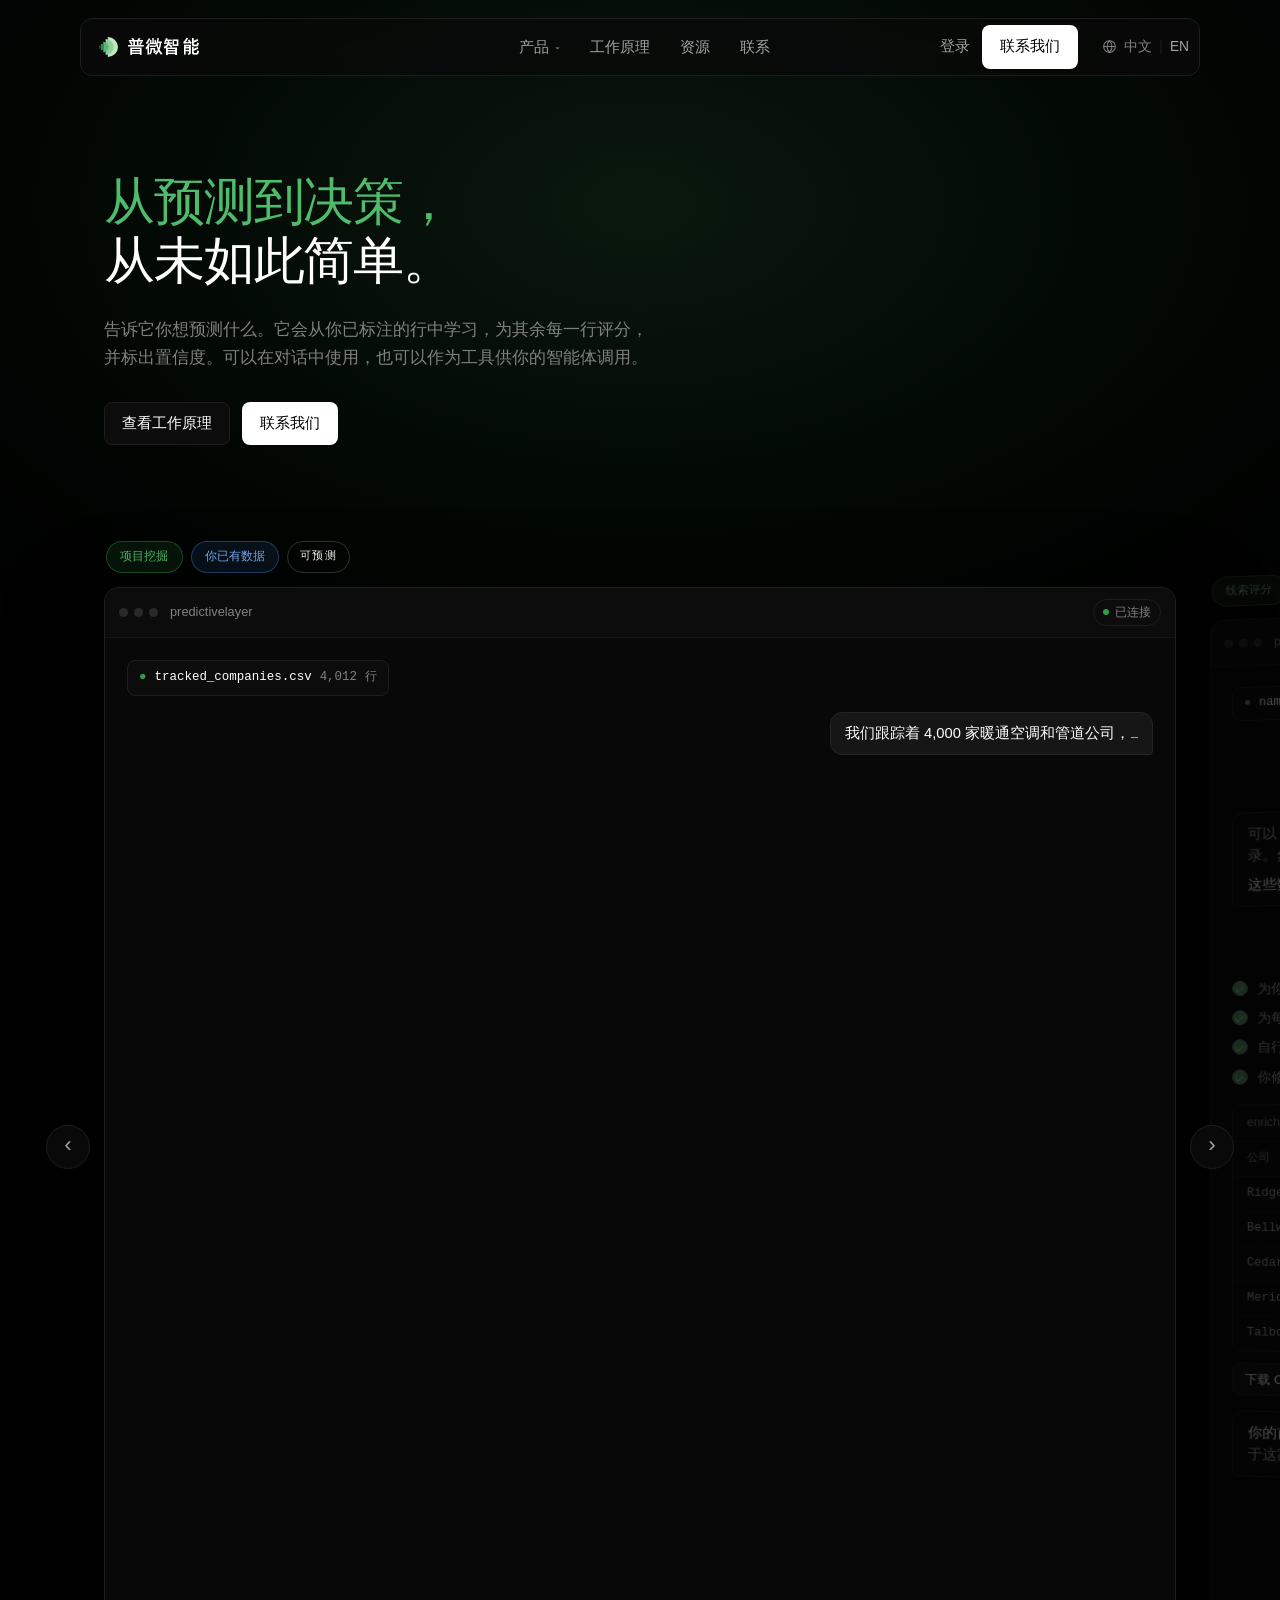
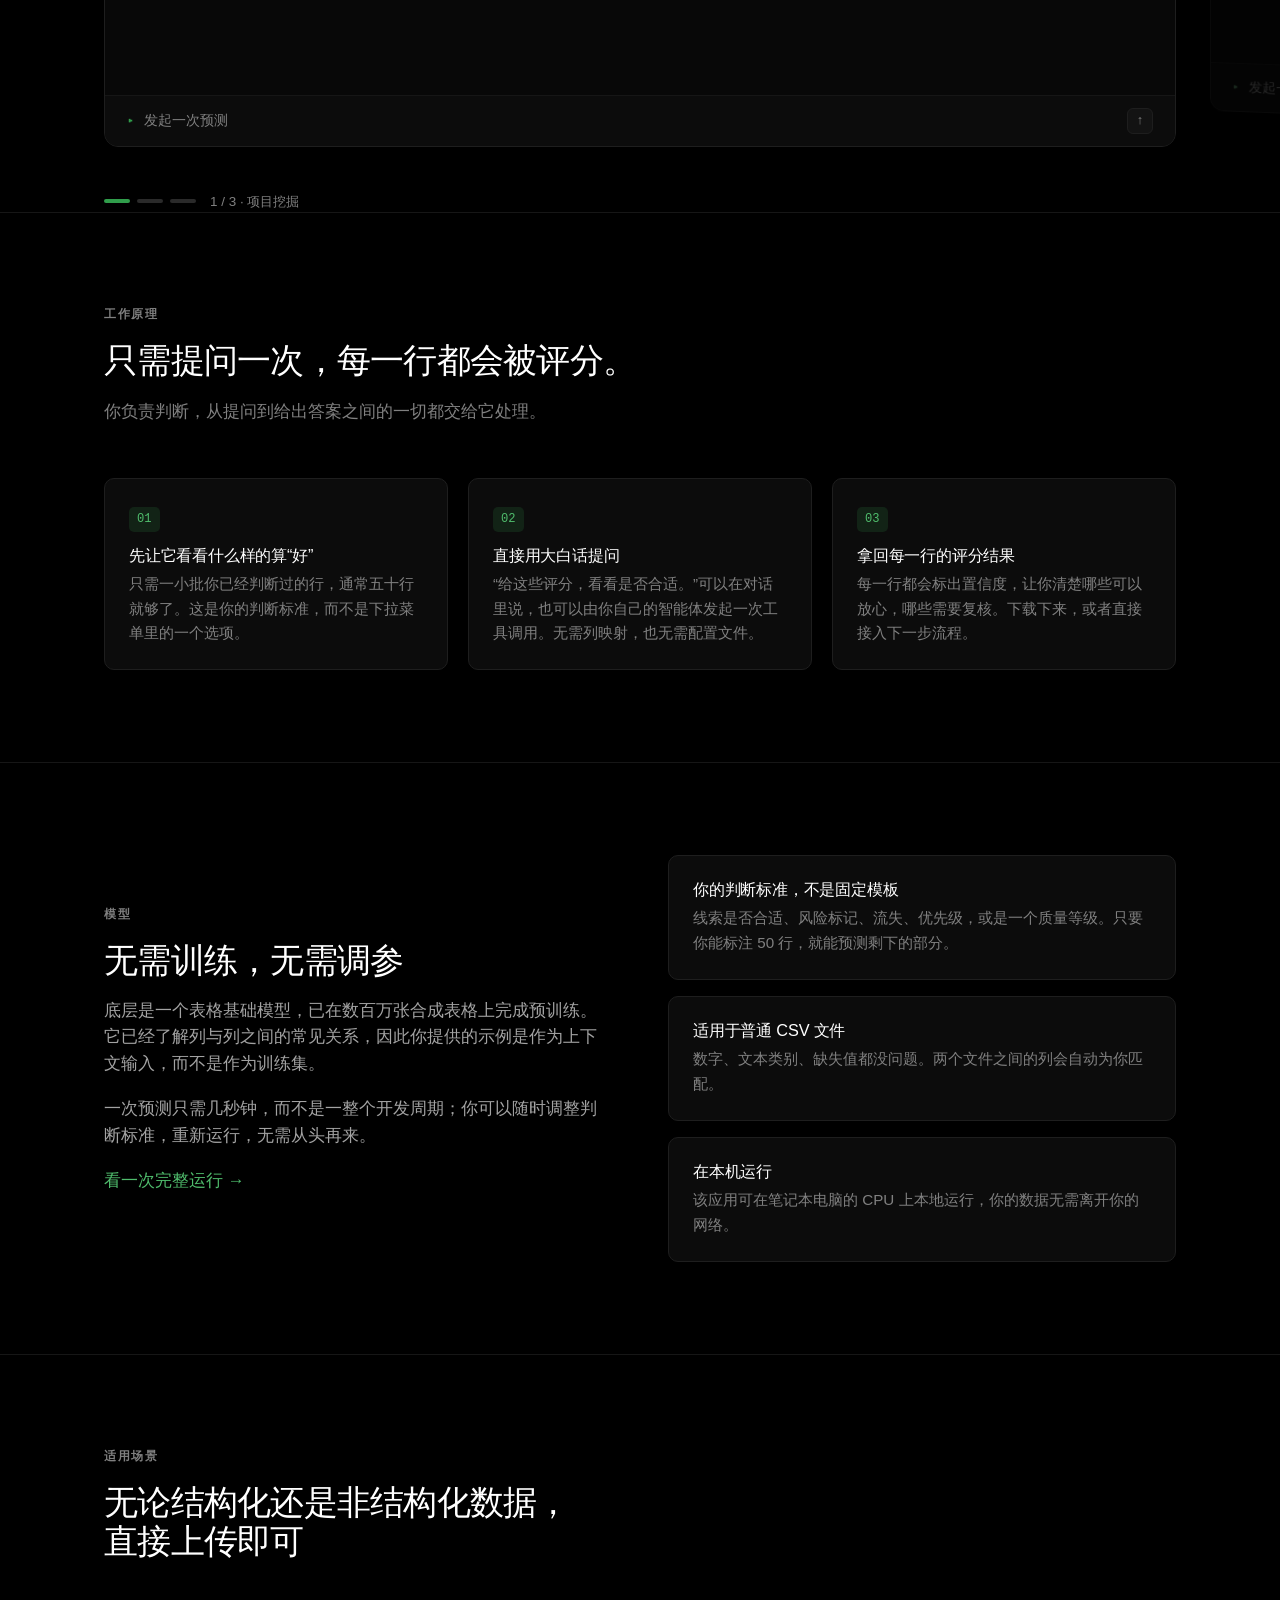
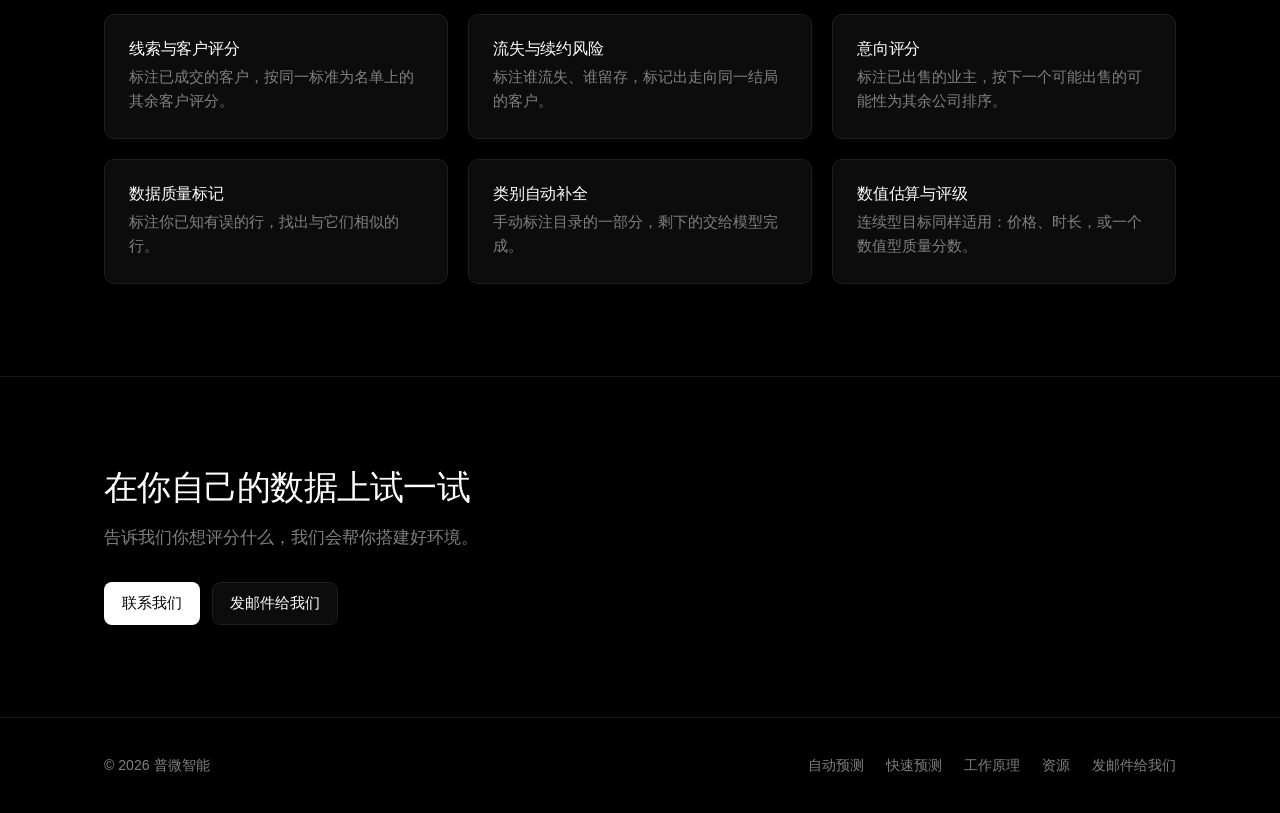
==== zh/index.html @ 9418188b "Fix the blank results table, the dead contact button, and add Try it now Three things, all on the ma" ====
<!DOCTYPE html>
<html lang="zh-CN">
<head>
<meta charset="utf-8">
<meta name="viewport" content="width=device-width, initial-scale=1">
<title>predictivelayer.io — 从预测到决策，从未如此简单</title>
<meta name="description" content="说出你想预测什么。它会从你的已标注样本中学习，为剩余的每一行评分，并标出置信度。可以在对话中使用，也可以作为工具供你的智能体调用。">
<meta name="theme-color" content="#000000">
<link rel="stylesheet" href="../styles.css?v=33">
<link rel="icon" href="/logo.svg" type="image/svg+xml">
</head>
<body>

<header class="site-header">
  <div class="wrap nav">
    <a class="wordmark" href="index.html"><img class="wordmark-mark" src="../logo.svg" alt="" width="19" height="20" aria-hidden="true">普微智能</a>
    <nav class="nav-links">
      <div class="nav-item">
        <button class="nav-trigger" aria-expanded="false" aria-haspopup="true">产品 <span class="chev">&#9662;</span></button>
        <div class="menu">
          <a class="menu-item" href="auto.html">
            <span class="menu-title">自动预测 <span class="menu-tag">旗舰</span></span>
            <span class="menu-desc">带着一个问题和一份数据列表来。它会查找数据、与你一起标注样本，并为剩余部分评分。</span>
          </a>
          <a class="menu-item" href="product.html">
            <span class="menu-title">快速预测 <span class="menu-tag soft">现已上线</span></span>
            <span class="menu-desc">已有数据和标签？上传两个 CSV 文件，即可拿到一个预测列。</span>
          </a>
        </div>
      </div>
      <a href="index.html#how">工作原理</a>
      <a href="resources.html">资源</a>
      <a href="contact.html">联系</a>
    </nav>
    <div class="nav-right">
      <a class="nav-signin" href="https://app.predictivelayer.io">登录</a>
      <a class="btn btn-primary" href="contact.html">联系我们</a>
      <div class="lang-switch" role="group" aria-label="Language / 语言">
        <svg class="lang-globe" width="15" height="15" viewBox="0 0 16 16" fill="none" aria-hidden="true" focusable="false"><circle cx="8" cy="8" r="6.25" stroke="currentColor" stroke-width="1.1"/><path d="M1.75 8h12.5M8 1.75c1.7 1.85 2.65 3.95 2.65 6.25S9.7 12.4 8 14.25C6.3 12.4 5.35 10.3 5.35 8S6.3 3.6 8 1.75z" stroke="currentColor" stroke-width="1.1"/></svg>
        <span class="lang-current" aria-current="true">中文</span>
        <span class="lang-sep">|</span>
        <a class="lang-link" href="../index.html">EN</a>
      </div>
    </div>
    <button class="nav-toggle" aria-expanded="false" aria-label="菜单">菜单</button>
  </div>
</header>

<main>

  <section class="hero">
    <div class="wrap">
      <h1><span class="hl">从预测到决策，</span><br class="brk">从未如此简单。</h1>
      <p class="sub">告诉它你想预测什么。它会从你已标注的行中学习，为其余每一行评分，并标出置信度。可以在对话中使用，也可以作为工具供你的智能体调用。</p>
      <div class="btn-row center">
        <a class="btn btn-secondary" href="auto.html">查看工作原理</a>
        <a class="btn btn-primary" href="contact.html">联系我们</a>
      </div>

      <div class="hero-visual">
        <div class="carousel-wrap">
          <div class="carousel" id="carousel">
          <div class="demo-card" data-scene
               data-label="项目挖掘">
            <span class="scene-tags"><span class="tag-use">项目挖掘</span><span class="tag-data">你已有数据</span><span class="tag-verdict">可预测</span></span>
            <div class="demo">
            <div class="demo-bar">
              <span class="dots"><i></i><i></i><i></i></span>
              <span>predictivelayer</span>
              <span class="spacer"></span>
              <span class="pill"><span class="live"></span> 已连接</span>
            </div>
            <div class="demo-body">

              <div class="chips">
                <span class="chip"><span class="ic">&#9679;</span> tracked_companies.csv <span class="sz">4,012 行</span></span>
              </div>

              <div class="msg msg-user" data-q="我们跟踪着 4,000 家暖通空调和管道公司，其中 84 家在过去两年里被出售了。剩下的公司里，哪些最有可能是下一个要出售的？"><span data-typed></span><span class="cursor"></span></div>

              <div class="msg msg-bot">
                我会把这 84 位业主当作“已出售”的示例，并据此为其余所有公司评分。
                <span class="q">开始之前有两个问题：卖给战略买家和卖给基金算不算同一回事？另外，规模小到什么程度你就不再关心了？</span>
              </div>

              <div class="msg msg-user" data-q="两种都算。20 人以下的都不用管。"><span data-typed></span><span class="cursor"></span></div>

              <div class="steps">
                <div class="step"><span class="tick">&#10003;</span>读取你的名单 <span class="val">4,012 家公司，其中 84 家已标记为已出售</span></div>
                <div class="step"><span class="tick">&#10003;</span>保留符合范围的公司 <span class="val">员工数 20 人及以上，共 3,180 家</span></div>
                <div class="step"><span class="tick">&#10003;</span>找出这 84 家的共同点 <span class="val">业主年龄、持有年限、员工数量稳定</span></div>
                <div class="step"><span class="tick">&#10003;</span>为其余公司评分 <span class="val">3,096 家公司，用时 7.4 秒</span></div>
              </div>

              <div class="result">
                <div class="tbl-wrap">
                  <div class="tbl-head"><span>tracked_companies_scored.csv</span><span class="dl">按出售意向排序</span></div>
                  <div class="tbl-scroll">
                    <table class="data">
                      <thead>
                        <tr>
                          <th>公司</th><th>业主年龄</th><th>持有年限</th><th>员工数</th><th>州</th>
                          <th class="col-new">出售意向</th><th class="col-new">置信度</th>
                        </tr>
                      </thead>
                      <tbody>
                        <tr><td>Northwind Mechanical</td><td>63</td><td>27</td><td>41</td><td>OH</td>
                            <td class="col-new">高</td><td class="col-new">0.92</td></tr>
                        <tr><td>Kestrel Heating</td><td>67</td><td>31</td><td>24</td><td>PA</td>
                            <td class="col-new">高</td><td class="col-new">0.81</td></tr>
                        <tr><td>Orchard Climate</td><td>59</td><td>22</td><td>63</td><td>NC</td>
                            <td class="col-new">高</td><td class="col-new">0.64</td></tr>
                        <tr><td>Vantage Air</td><td>45</td><td>12</td><td>130</td><td>FL</td>
                            <td class="col-new">低</td><td class="col-new">0.90</td></tr>
                        <tr><td>Aster Plumbing Co</td><td>38</td><td>6</td><td>88</td><td>TX</td>
                            <td class="col-new">低</td><td class="col-new">0.87</td></tr>
                      </tbody>
                    </table>
                  </div>
                </div>
                <div class="demo-cta"><span class="dl">下载 CSV</span><span>你的原始行保持不变，新增两列。</span></div>
              </div>

              <div class="msg msg-bot">
                <b>214 家公司的评分超过 0.80。</b> 这就是你这个季度的联系名单。你可以问我任意一家为什么得到这个分数，如果我判断错了，告诉我，我会把它纳入考量。
              </div>

            </div>
            <div class="demo-foot">
              <span class="caret">&#9656;</span>
              <span>发起一次预测</span>
              <span class="spacer"></span>
              <span class="send">&#8593;</span>
            </div>
            </div>
          </div>
          <div class="demo-card" data-scene
               data-label="线索评分">
            <span class="scene-tags"><span class="tag-use">线索评分</span><span class="tag-data missing">你没有数据</span><span class="tag-verdict">可预测</span></span>
            <div class="demo">
            <div class="demo-bar">
              <span class="dots"><i></i><i></i><i></i></span>
              <span>predictivelayer</span>
              <span class="spacer"></span>
              <span class="pill"><span class="live"></span> 已连接</span>
            </div>
            <div class="demo-body">

              <div class="chips">
                <span class="chip"><span class="ic">&#9679;</span> names_only.csv <span class="sz">1,120 行 &middot; 2 列</span></span>
              </div>

              <div class="msg msg-user" data-q="我手上只有 1,120 个公司名称和它们各自所在的城镇，没有员工数、没有业主信息，也没有财务数据。你还能告诉我哪些值得打电话联系吗？"><span data-typed></span><span class="cursor"></span></div>

              <div class="msg msg-bot">
                可以，但我得先去找到这些数据。针对每个公司名称，我会抓取公开信息：员工数、经营年限、招聘活跃度、评价、执照记录。然后我会自己标注一批样本，写明理由，你再帮我纠正标错的部分。
                <span class="q">这些数据是抓取来的，大多数时候是准的，但不是每次都准。你最终想打电话联系多少家公司？</span>
              </div>

              <div class="msg msg-user" data-q="大概五十家。宁可多筛一些，也不想漏掉。"><span data-typed></span><span class="cursor"></span></div>

              <div class="steps">
                <div class="step"><span class="tick">&#10003;</span>为你的公司名称匹配公开记录 <span class="val">1,120 家中的 1,043 家</span></div>
                <div class="step"><span class="tick">&#10003;</span>为每一家补全信息 <span class="val">每家 14 个字段，来自备案文件、招聘信息和评价</span></div>
                <div class="step"><span class="tick">&#10003;</span>自行标注了一批样本 <span class="val">60 行，每行都附有理由说明</span></div>
                <div class="step"><span class="tick">&#10003;</span>你修改了 7 处，随后为其余公司评分 <span class="val">983 家公司，用时 4.1 秒</span></div>
              </div>

              <div class="result">
                <div class="tbl-wrap">
                  <div class="tbl-head"><span>enriched_and_scored.csv</span><span class="dl">五列是它找到的，两列是它预测的</span></div>
                  <div class="tbl-scroll">
                    <table class="data">
                      <thead>
                        <tr>
                          <th>公司</th><th>城镇</th><th>员工数</th><th>经营年限</th><th>招聘活跃度</th>
                          <th class="col-new">值得联系</th><th class="col-new">置信度</th>
                        </tr>
                      </thead>
                      <tbody>
                        <tr><td>Ridgeline Plumbing</td><td>Toledo OH</td><td>31</td><td>24</td><td>无</td>
                            <td class="col-new">是</td><td class="col-new">0.74</td></tr>
                        <tr><td>Bellweather Heating</td><td>Erie PA</td><td>44</td><td>19</td><td>无</td>
                            <td class="col-new">是</td><td class="col-new">0.68</td></tr>
                        <tr><td>Cedar Point Mechanical</td><td>Akron OH</td><td>26</td><td>31</td><td>无</td>
                            <td class="col-new">是</td><td class="col-new">0.61</td></tr>
                        <tr><td>Meridian Air</td><td>Columbus OH</td><td>118</td><td>9</td><td>频繁</td>
                            <td class="col-new">否</td><td class="col-new">0.83</td></tr>
                        <tr><td>Talbot Services</td><td>Dayton OH</td><td>12</td><td>5</td><td>稳定</td>
                            <td class="col-new">否</td><td class="col-new">0.79</td></tr>
                      </tbody>
                    </table>
                  </div>
                </div>
                <div class="demo-cta"><span class="dl">下载 CSV</span><span>你原有的两列，加上它找到的十四列和预测的两列。</span></div>
              </div>

              <div class="msg msg-bot">
                <b>你的前 50 名已经准备好。</b> 十个字段里有三个是推测出来的，不是来自备案文件，所以把它当作打电话的优先顺序，而不是关于这家公司的确凿事实。问我任何一个数字的出处，我都会给你看来源。
              </div>

            </div>
            <div class="demo-foot">
              <span class="caret">&#9656;</span>
              <span>发起一次预测</span>
              <span class="spacer"></span>
              <span class="send">&#8593;</span>
            </div>
            </div>
          </div>
          <div class="demo-card" data-scene
               data-label="模式识别">
            <span class="scene-tags"><span class="tag-use">模式识别</span><span class="tag-data complex">预测复杂数值</span><span class="tag-verdict">可预测</span></span>
            <div class="demo">
            <div class="demo-bar">
              <span class="dots"><i></i><i></i><i></i></span>
              <span>predictivelayer</span>
              <span class="spacer"></span>
              <span class="pill"><span class="live"></span> 已连接</span>
            </div>
            <div class="demo-body">

              <div class="chips">
                <span class="chip"><span class="ic">&#9679;</span> past_deals.csv <span class="sz">210 行 &middot; 9 列</span></span>
                <span class="chip"><span class="ic">&#9679;</span> current_pipeline.csv <span class="sz">12 行</span></span>
              </div>

              <div class="msg msg-user" data-q="这是我们已经成交或密切关注成交的 210 笔交易，包含成交价格和当时的盈利数据。照这个来看，我目前名单上的这 12 家能卖多少？"><span data-typed></span><span class="cursor"></span></div>

              <div class="msg msg-bot">
                你的文件里有成交价格，也有盈利数据，但没有倍数这一列——而倍数正是你想让我预测的东西。
                <span class="q">我可以自己算出来：在价格和盈利都齐全的每一行上，用价格除以盈利。你有两笔交易没有盈利数据，会被排除在外。要我来推算吗？</span>
              </div>

              <div class="msg msg-user" data-q="好，帮我算出来。"><span data-typed></span><span class="cursor"></span></div>

              <div class="msg msg-bot">
                算好了。现在有 208 笔交易带有倍数，范围在 3.1 倍到 8.4 倍之间。
                <span class="q">对于这么宽的数值范围来说，样本还是偏薄。我可以先扣下一部分交易，在不看价格的情况下盲测定价，这样你能先看到我的误差有多大，再决定是否信任这 12 个结果。要扣下多少笔？</span>
              </div>

              <div class="msg msg-user" data-q="扣 40 笔。"><span data-typed></span><span class="cursor"></span></div>

              <div class="steps">
                <div class="step"><span class="tick">&#10003;</span>推算出倍数 <span class="val">价格 &divide; 盈利，覆盖 210 笔中的 208 笔</span></div>
                <div class="step"><span class="tick">&#10003;</span>扣下 40 笔进行盲测定价 <span class="val">全程未看过实际成交价</span></div>
                <div class="step"><span class="tick">&#10003;</span>与真实价格核对 <span class="val">平均误差 0.4 倍</span></div>
                <div class="step"><span class="tick">&#10003;</span>为你当前的名单定价 <span class="val">12 家公司，用时 1.2 秒</span></div>
              </div>

              <div class="result">
                <div class="tbl-wrap">
                  <div class="tbl-head"><span>current_pipeline_priced.csv</span><span class="dl">按倍数排序</span></div>
                  <div class="tbl-scroll">
                    <table class="data">
                      <thead>
                        <tr>
                          <th>公司</th><th>营收</th><th>息税折旧摊销前利润</th><th>员工数</th><th>经营年限</th>
                          <th class="col-new">倍数</th><th class="col-new">可能区间</th>
                        </tr>
                      </thead>
                      <tbody>
                        <tr><td>Orchard Climate</td><td>$14.2m</td><td>$2.7m</td><td>63</td><td>22</td>
                            <td class="col-new">6.1</td><td class="col-new">5.2 至 7.3</td></tr>
                        <tr><td>Vantage Air</td><td>$26.8m</td><td>$4.1m</td><td>130</td><td>12</td>
                            <td class="col-new">5.9</td><td class="col-new">5.1 至 6.8</td></tr>
                        <tr><td>Northwind Mechanical</td><td>$9.4m</td><td>$1.6m</td><td>41</td><td>27</td>
                            <td class="col-new">5.4</td><td class="col-new">4.8 至 6.2</td></tr>
                        <tr><td>Aster Plumbing Co</td><td>$17.3m</td><td>$2.2m</td><td>88</td><td>6</td>
                            <td class="col-new">4.9</td><td class="col-new">4.0 至 6.0</td></tr>
                        <tr><td>Kestrel Heating</td><td>$5.1m</td><td>$0.8m</td><td>24</td><td>31</td>
                            <td class="col-new">4.6</td><td class="col-new">3.9 至 5.4</td></tr>
                      </tbody>
                    </table>
                  </div>
                </div>
                <div class="demo-cta"><span class="dl">下载 CSV</span><span>为你名单上的每一行都给出倍数和区间。</span></div>
              </div>

              <div class="msg msg-bot">
                <b>这 12 家的倍数中位数是 5.1 倍。</b> 其中两家高于你以往支付过的任何价格，这通常说明我缺少接近的可比案例，而不是这家公司真的特殊。在我完全没看过的那 40 笔交易上，我的误差是 0.4 倍。
              </div>

            </div>
            <div class="demo-foot">
              <span class="caret">&#9656;</span>
              <span>发起一次预测</span>
              <span class="spacer"></span>
              <span class="send">&#8593;</span>
            </div>
            </div>
          </div>
          </div>
          <button class="demo-arrow prev" data-demo-prev aria-label="上一个示例">&#8249;</button>
          <button class="demo-arrow next" data-demo-next aria-label="下一个示例">&#8250;</button>
        </div>

        <div class="demo-nav">
          <span class="demo-pips" id="demo-pips"></span>
          <span class="demo-label" id="demo-label"></span>
        </div>
      </div>
      </div>
    </div>
  </section>

  <section class="rule" id="how">
    <div class="wrap">
      <p class="eyebrow center">工作原理</p>
      <h2 class="center">只需提问一次，每一行都会被评分。</h2>
      <p class="sub center">你负责判断，从提问到给出答案之间的一切都交给它处理。</p>
      <div class="grid grid-3" style="margin-top:52px">
        <div class="card">
          <span class="step-num">01</span>
          <h3>先让它看看什么样的算“好”</h3>
          <p>只需一小批你已经判断过的行，通常五十行就够了。这是你的判断标准，而不是下拉菜单里的一个选项。</p>
        </div>
        <div class="card">
          <span class="step-num">02</span>
          <h3>直接用大白话提问</h3>
          <p>“给这些评分，看看是否合适。”可以在对话里说，也可以由你自己的智能体发起一次工具调用。无需列映射，也无需配置文件。</p>
        </div>
        <div class="card">
          <span class="step-num">03</span>
          <h3>拿回每一行的评分结果</h3>
          <p>每一行都会标出置信度，让你清楚哪些可以放心，哪些需要复核。下载下来，或者直接接入下一步流程。</p>
        </div>
      </div>
    </div>
  </section>

  <section class="rule">
    <div class="wrap">
      <div class="grid split">
        <div>
          <p class="eyebrow">模型</p>
          <h2>无需训练，无需调参</h2>
          <p class="lead">底层是一个表格基础模型，已在数百万张合成表格上完成预训练。它已经了解列与列之间的常见关系，因此你提供的示例是作为上下文输入，而不是作为训练集。</p>
          <p class="lead">一次预测只需几秒钟，而不是一整个开发周期；你可以随时调整判断标准，重新运行，无需从头再来。</p>
          <p><a href="auto.html">看一次完整运行 &rarr;</a></p>
        </div>
        <div class="grid" style="gap:16px">
          <div class="card">
            <h3>你的判断标准，不是固定模板</h3>
            <p>线索是否合适、风险标记、流失、优先级，或是一个质量等级。只要你能标注 50 行，就能预测剩下的部分。</p>
          </div>
          <div class="card">
            <h3>适用于普通 CSV 文件</h3>
            <p>数字、文本类别、缺失值都没问题。两个文件之间的列会自动为你匹配。</p>
          </div>
          <div class="card">
            <h3>在本机运行</h3>
            <p>该应用可在笔记本电脑的 CPU 上本地运行，你的数据无需离开你的网络。</p>
          </div>
        </div>
      </div>
    </div>
  </section>

  <section class="rule">
    <div class="wrap">
      <p class="eyebrow center">适用场景</p>
      <h2 class="center">无论结构化还是非结构化数据，<br class="brk">直接上传即可</h2>
      <div class="grid grid-3" style="margin-top:52px">
        <div class="card"><h3>线索与客户评分</h3><p>标注已成交的客户，按同一标准为名单上的其余客户评分。</p></div>
        <div class="card"><h3>流失与续约风险</h3><p>标注谁流失、谁留存，标记出走向同一结局的客户。</p></div>
        <div class="card"><h3>意向评分</h3><p>标注已出售的业主，按下一个可能出售的可能性为其余公司排序。</p></div>
        <div class="card"><h3>数据质量标记</h3><p>标注你已知有误的行，找出与它们相似的行。</p></div>
        <div class="card"><h3>类别自动补全</h3><p>手动标注目录的一部分，剩下的交给模型完成。</p></div>
        <div class="card"><h3>数值估算与评级</h3><p>连续型目标同样适用：价格、时长，或一个数值型质量分数。</p></div>
      </div>
    </div>
  </section>

  <section class="rule">
    <div class="wrap narrow center">
      <h2>在你自己的数据上试一试</h2>
      <p class="sub center" style="margin-bottom:0">告诉我们你想评分什么，我们会帮你搭建好环境。</p>
      <div class="btn-row center">
        <a class="btn btn-primary" href="contact.html">联系我们</a>
        <button class="btn btn-secondary" data-mail-open>发邮件给我们</button>
      </div>
    </div>
  </section>

</main>

<footer class="site-footer">
  <div class="wrap footer-row">
    <div>&copy; 2026 普微智能</div>
    <div class="footer-links">
      <a href="auto.html">自动预测</a>
      <a href="product.html">快速预测</a>
      <a href="index.html#how">工作原理</a>
      <a href="resources.html">资源</a>
      <a href="#" data-mail-open>发邮件给我们</a>
    </div>
  </div>
</footer>

<script src="../main.js?v=16"></script>
</body>
</html>
---- styles.css ----
/* predictivelayer.io — marketing site
   Plain CSS. No frameworks, no external fonts, no trackers. */

:root {
  /* True black, greys stepped so panels separate without a visible border. */
  --bg:         #000;
  --bg-2:       #080808;
  --panel:      #0c0c0c;
  --panel-2:    #131313;
  --line:       #1e1e1e;
  --line-soft:  #161616;

  --ink:        #fff;
  --ink-2:      #a3a3a3;
  --muted:      #808080;

  /* Brand green. --sand is the fill, --sand-text the lifted version for
     small text and links. The names are historical; the hue is green. */
  --sand-deep:  #1f4d2d;
  --sand:       #309d4b;
  --sand-2:     #277f3d;
  --sand-text:  #4fbc6c;
  --sand-soft:  #c1e6c6;

  /* Supporting spectrum. Blue is the second state and the second data
     series. Amber is caution. Red is errors only, never a data category.
     Red and green are never the only thing telling two states apart. */
  --blue:       #4a86e8;
  --blue-text:  #7ba8f0;
  --blue-dim:   rgba(74,134,232,.15);
  --amber:      #d9962b;
  --amber-text: #e9b84a;
  --amber-dim:  rgba(217,150,43,.13);
  --red:        #e5484d;
  --red-text:   #f08d90;
  --violet:     #8b7bea;

  --accent:     var(--sand);
  --accent-2:   var(--sand-2);
  --accent-dim: rgba(48,157,75,.16);
  --accent-ink: var(--sand-text);

  --radius:     10px;
  --radius-lg:  14px;
  --maxw:       1120px;

  --font: -apple-system, BlinkMacSystemFont, "Segoe UI", Roboto, Helvetica,
          Arial, sans-serif;
  --mono: ui-monospace, SFMono-Regular, "SF Mono", Menlo, Consolas,
          "Liberation Mono", monospace;
}

/* Space Grotesk, SIL Open Font License. Self-hosted and subset to the
   sixteen characters of the wordmark, so it costs 1.4KB and no third party
   ever sees a request. */
@font-face {
  font-family: "Wordmark";
  src: url("wordmark.woff2") format("woff2");
  font-weight: 600;
  font-style: normal;
  font-display: swap;
}

/* The Chinese wordmark, same trick: Alibaba PuHuiTi 3.0 SemiBold subset to
   the four characters of 普微智能. 1.4KB, so it costs the same as the Latin
   one and looks identical on every machine instead of falling back to
   whatever CJK font the visitor happens to have. Free for commercial use. */
@font-face {
  font-family: "WordmarkZH";
  src: url("wordmark-zh.woff2") format("woff2");
  font-weight: 600;
  font-style: normal;
  font-display: swap;
}

*, *::before, *::after { box-sizing: border-box; }

html {
  -webkit-text-size-adjust: 100%;
  scroll-behavior: smooth;
  background: var(--bg);
  /* The hero carousel is deliberately wider than the viewport. Clip rather
     than hide: clip does not turn the root into a scroll container, so it
     cannot be dragged sideways and sticky positioning still works. */
  overflow-x: clip;
}

body {
  margin: 0;
  /* Positioned so the oversized glow below is clipped by body's own box.
     Without this its containing block is the page, and it escapes the clip
     and drags a horizontal scrollbar along with it. */
  position: relative;
  font-family: var(--font);
  font-size: 17px;
  line-height: 1.6;
  color: var(--ink-2);
  background: var(--bg);
  -webkit-font-smoothing: antialiased;
  overflow-x: clip;
}

/* Green glow behind the top of the page. Kept low: on true black a wash
   this size reads as haze long before it reads as colour. */
body::before {
  content: "";
  position: absolute;
  top: -420px;
  left: 50%;
  transform: translateX(-50%);
  width: 2100px;
  height: 1250px;
  background: radial-gradient(ellipse at center,
              rgba(79,188,108,.13) 0%,
              rgba(48,157,75,.06) 32%,
              rgba(31,77,45,.025) 56%,
              rgba(0,0,0,0) 74%);
  pointer-events: none;
  z-index: 0;
}

h1, h2, h3, h4 {
  color: var(--ink);
  line-height: 1.16;
  letter-spacing: -0.022em;
  margin: 0 0 .5em;
  font-weight: 500;
}

h1 { font-size: 3.2rem; }
h2 { font-size: 2.1rem; }
h3 { font-size: 1.02rem; font-weight: 500; letter-spacing: -0.012em; }

p { margin: 0 0 1.05em; }

a { color: var(--accent-ink); text-decoration: none; }
a:hover { color: var(--sand-soft); }

code {
  font-family: var(--mono);
  font-size: .875em;
  background: var(--panel-2);
  border: 1px solid var(--line);
  border-radius: 4px;
  padding: .1em .38em;
  color: var(--ink);
}

.wrap { max-width: var(--maxw); margin: 0 auto; padding: 0 24px; position: relative; z-index: 1; }
/* keep narrow blocks on the same left edge as the rest of the page */
.narrow { max-width: var(--maxw); }
.narrow > * { max-width: 720px; }
.center { text-align: left; }

/* ---------- header ---------- */

.site-header { position: relative; z-index: 40; padding-top: 18px; }

.nav {
  display: grid;
  grid-template-columns: 1fr auto 1fr;
  align-items: center;
  height: 58px;
  padding: 0 10px 0 18px;
  border: 1px solid var(--line);
  border-radius: 12px;
  background: rgba(10,10,10,.76);
  backdrop-filter: saturate(160%) blur(12px);
}

/* The mark sits left of the name. Fixed height so it lines up with the
   cap height of the wordmark rather than the full line box. */
.wordmark-mark {
  height: 20px;
  width: auto;
  margin-right: 9px;
  display: block;
  flex: none;
}

.wordmark {
  font-family: "Wordmark", var(--font);
  font-size: 1.13rem;
  font-weight: 600;
  color: var(--ink);
  letter-spacing: -0.005em;
  display: inline-flex;
  align-items: center;
  justify-self: start;
}
.wordmark:hover { color: var(--ink); }

/* The self-hosted Wordmark font is a Latin-only subset (see @font-face
   above) and has no CJK glyphs, so on zh/ pages it silently falls through
   to the tail of --font instead of getting deliberate treatment. Give the
   Chinese wordmark its own system CJK stack, and drop the Latin tracking,
   which reads as mis-kerned on Chinese characters. */
:lang(zh) .wordmark {
  font-family: "WordmarkZH", "PingFang SC", "Microsoft YaHei", "Heiti SC", var(--font);
  letter-spacing: .02em;
}

.nav-links { display: flex; align-items: center; gap: 30px; justify-self: center; }
.nav-links a { color: var(--ink-2); font-size: .94rem; font-weight: 450; }
.nav-links a:hover { color: var(--ink); }
.nav-links a.active { color: var(--ink); }

.nav-right { justify-self: end; display: flex; align-items: center; gap: 12px; }

/* Sign in. Sends people to the app on app.predictivelayer.io, which is a
   different host from this static site. Kept as a plain text link so the
   one primary button in the header stays "Get in touch". */
.nav-signin { color: var(--ink-2); font-size: .92rem; font-weight: 450; white-space: nowrap; }
.nav-signin:hover { color: var(--ink); }

.nav-toggle {
  display: none;
  background: var(--panel);
  border: 1px solid var(--line);
  border-radius: 7px;
  padding: 7px 11px;
  cursor: pointer;
  color: var(--ink);
  font-size: .88rem;
  font-family: var(--font);
}

/* ---------- buttons ---------- */

.btn {
  display: inline-block;
  padding: 9px 17px;
  border-radius: 8px;
  font-size: .92rem;
  font-weight: 500;
  border: 1px solid transparent;
  cursor: pointer;
  font-family: var(--font);
  transition: background .15s ease, border-color .15s ease, color .15s ease;
  white-space: nowrap;
}

/* Quartr-style primary: white fill, black label. The green stays for
   accents and data, so the one button on a page is the loudest thing. */
.btn-primary { background: #fff; color: #000; }
.btn-primary:hover { background: #d9d9d9; color: #000; }

.btn-secondary {
  background: var(--panel);
  color: var(--ink);
  border-color: var(--line);
}
.btn-secondary:hover { background: var(--panel-2); border-color: #2e2e2e; color: var(--ink); }

.btn-ghost { background: none; color: var(--ink-2); padding: 9px 4px; }
.btn-ghost:hover { color: var(--ink); }

.btn-row { display: flex; flex-wrap: wrap; gap: 12px; margin-top: 30px; }
.btn-row.center { justify-content: flex-start; }

/* ---------- sections ---------- */

section { padding: 92px 0; position: relative; }
section.tight { padding: 66px 0; }
.rule { border-top: 1px solid var(--line-soft); }

.eyebrow {
  font-size: .74rem;
  font-weight: 600;
  letter-spacing: .13em;
  text-transform: uppercase;
  color: var(--muted);
  margin-bottom: 18px;
}

.lead { font-size: 1.05rem; color: var(--ink-2); }
.sub  { font-size: 1.08rem; color: var(--muted); max-width: 52ch; }

/* ---------- hero ---------- */

.hero { padding: 96px 0 0; text-align: left; }
.hero h1 { max-width: 22ch; margin-left: 0; }
.hl { color: var(--sand-text); }
.hl-alt { color: var(--sand-text); }

/* line break that only applies on wide screens */
br.brk { display: none; }
@media (min-width: 981px) { br.brk { display: inline; } }
.hero .sub { margin: 0; max-width: 58ch; }

.hero-visual { margin-left: calc(50% - 50vw); margin-right: calc(50% - 50vw); }

/* ---------- animated chat demo ---------- */

.demo {
  position: relative;
  border: 1px solid var(--line);
  border-radius: var(--radius-lg);
  background: var(--bg-2);
  overflow: hidden;
  text-align: left;
  box-shadow: 0 -1px 0 rgba(255,255,255,.03) inset,
              0 30px 90px rgba(0,0,0,.55);
}

/* Three examples share the panel. Only one is in the document at a time, so
   the animation never runs against something nobody can see. */
.scene[hidden] { display: none; }

/* ---------- carousel ----------
   Three complete panels sit side by side. The centred one is live; the two
   either side lurk at the edges, faded and turned away, so it is obvious
   there is more without them competing for attention. Native horizontal
   scrolling does the moving, so trackpads, touch and the arrows all work
   without a line of scroll maths. */

.hero-visual { margin-top: 62px; }

.carousel-wrap { position: relative; }

.carousel {
  display: flex;
  gap: 34px;
  overflow-x: auto;
  overscroll-behavior-x: contain;
  scroll-snap-type: x mandatory;
  perspective: 2200px;
  padding: 34px 0 40px;
  /* Gutters centre the first and last card instead of pinning them to the
     edge, so every card can reach the middle. */
  padding-left:  max(24px, calc(50vw - var(--card-w) / 2));
  padding-right: max(24px, calc(50vw - var(--card-w) / 2));
  scrollbar-width: none;
  -ms-overflow-style: none;
}
.carousel::-webkit-scrollbar { display: none; }

.demo-card {
  --card-w: min(1072px, 88vw);
  flex: 0 0 var(--card-w);
  /* A flex item will not shrink below its content by default, and the table
     inside has nowrap cells. Without this the card grows past the viewport
     on a phone instead of letting the table scroll inside itself. */
  min-width: 0;
  scroll-snap-align: center;
  /* Cards stretch to the tallest one. Pass that height down so the panel
     fills the card instead of leaving a gap under the shorter examples. */
  display: flex;
  flex-direction: column;
  transition: opacity .45s ease, transform .45s ease, filter .45s ease;
  transform-style: preserve-3d;
}
.demo-card > .demo { flex: 1; display: flex; flex-direction: column; }
.demo-card > .demo > .demo-body { flex: 1; }
.carousel { --card-w: min(1072px, 88vw); }

/* The two that are not centred. */
.demo-card.aside { opacity: .3; filter: saturate(.5); }
.demo-card.aside.left  { transform: rotateY(9deg)  scale(.94); transform-origin: right center; }
.demo-card.aside.right { transform: rotateY(-9deg) scale(.94); transform-origin: left center; }
.demo-card.aside .demo { box-shadow: none; }

.scene-tags {
  display: flex;
  flex-wrap: wrap;
  gap: 8px;
  margin: 0 0 14px 2px;
}
.tag-use, .tag-data, .tag-verdict {
  font-size: .78rem;
  letter-spacing: .01em;
  border-radius: 20px;
  padding: 5px 13px;
  white-space: nowrap;
}
/* What the run is for. */
.tag-use {
  color: var(--accent-ink);
  background: rgba(48,157,75,.12);
  border: 1px solid rgba(48,157,75,.4);
}
/* Where the data stands. Blue when they already hold it, red when they do
   not, violet when the thing being predicted has to be worked out first. */
.tag-data {
  color: var(--blue-text);
  background: rgba(74,134,232,.1);
  border: 1px solid rgba(74,134,232,.38);
}
.tag-data.missing {
  color: var(--red-text);
  background: rgba(229,72,77,.1);
  border: 1px solid rgba(229,72,77,.4);
}
.tag-data.complex {
  color: #a89bf2;
  background: rgba(139,123,234,.1);
  border: 1px solid rgba(139,123,234,.4);
}
/* The verdict, same on every card: whatever the starting point, it can be
   predicted. Stamped rather than tinted, so it does not read as a category. */
.tag-verdict {
  color: var(--ink);
  background: none;
  border: 1px solid #333;
  font-family: var(--mono);
  font-size: .68rem;
  letter-spacing: .11em;
  text-transform: uppercase;
  padding: 6px 12px;
}

.demo-arrow {
  position: absolute;
  top: 50%;
  transform: translateY(-50%);
  z-index: 6;
  width: 44px;
  height: 44px;
  border-radius: 50%;
  border: 1px solid var(--line);
  background: rgba(10,10,10,.9);
  backdrop-filter: blur(6px);
  color: var(--ink-2);
  font-size: 1.4rem;
  line-height: 1;
  cursor: pointer;
  display: grid;
  place-items: center;
  padding: 0 0 3px;
  font-family: var(--font);
  transition: background .15s ease, color .15s ease, border-color .15s ease, opacity .2s ease;
}
.demo-arrow:hover { background: var(--panel-2); color: var(--ink); border-color: #3a3a3a; }
.demo-arrow:focus-visible { outline: 2px solid var(--accent); outline-offset: 2px; }
.demo-arrow[disabled] { opacity: .25; cursor: default; }
.demo-arrow.prev { left: max(10px, calc(50vw - var(--card-w) / 2 - 58px)); }
.demo-arrow.next { right: max(10px, calc(50vw - var(--card-w) / 2 - 58px)); }
.carousel-wrap { --card-w: min(1072px, 88vw); }

.demo-nav {
  display: flex;
  align-items: center;
  gap: 14px;
  max-width: var(--maxw);
  margin: 4px auto 0;
  padding: 0 24px;
}
.demo-pips { display: flex; gap: 7px; }
.pip {
  width: 26px;
  height: 4px;
  border-radius: 3px;
  border: 0;
  padding: 0;
  cursor: pointer;
  background: #2a2a2a;
  transition: background .15s ease;
}
.pip:hover { background: #3d3d3d; }
.pip.on { background: var(--accent); }
.pip:focus-visible { outline: 2px solid var(--accent); outline-offset: 3px; }
.demo-label { font-size: .84rem; color: var(--muted); }

.demo-bar {
  display: flex;
  align-items: center;
  gap: 12px;
  padding: 11px 14px;
  border-bottom: 1px solid var(--line-soft);
  background: var(--panel);
  font-size: .8rem;
  color: var(--muted);
}
.dots { display: flex; gap: 6px; }
.dots i { width: 9px; height: 9px; border-radius: 50%; background: #2a2a2a; display: block; }
.demo-bar .spacer { flex: 1; }
.pill {
  font-size: .72rem;
  padding: 3px 9px;
  border-radius: 20px;
  border: 1px solid var(--line);
  color: var(--muted);
  display: inline-flex;
  align-items: center;
  gap: 6px;
}
.pill .live {
  width: 6px; height: 6px; border-radius: 50%;
  background: var(--sand); display: block;
}

.demo-body {
  padding: 22px;
  min-height: 890px;
  display: flex;
  flex-direction: column;
  gap: 16px;
}

.demo-foot {
  border-top: 1px solid var(--line-soft);
  padding: 12px 22px;
  display: flex;
  align-items: center;
  gap: 10px;
  background: var(--panel);
  font-size: .88rem;
  color: var(--muted);
}
.demo-foot .caret { color: var(--accent); }
.demo-foot .spacer { flex: 1; }
.demo-foot .send {
  width: 26px; height: 26px; border-radius: 6px;
  background: var(--panel-2); border: 1px solid var(--line);
  display: grid; place-items: center; color: var(--muted); font-size: .8rem;
}

/* messages */
.step, .msg, .chips, .result { opacity: 0; transform: translateY(6px); }
.step.show, .msg.show, .chips.show, .result.show {
  opacity: 1; transform: none;
  transition: opacity .35s ease, transform .35s ease;
}

.chips { display: flex; gap: 8px; flex-wrap: wrap; }
.chip {
  display: inline-flex;
  align-items: center;
  gap: 8px;
  border: 1px solid var(--line);
  background: var(--panel);
  border-radius: 8px;
  padding: 7px 11px;
  font-family: var(--mono);
  font-size: .78rem;
  color: var(--ink);
}
.chip .sz { color: var(--muted); }
.chip .ic { color: var(--accent); }

.msg-user {
  align-self: flex-end;
  max-width: 78%;
  background: #161616;
  border: 1px solid #242424;
  color: var(--ink);
  border-radius: 12px 12px 4px 12px;
  padding: 10px 14px;
  font-size: .92rem;
  line-height: 1.45;
}
.msg-user .cursor {
  display: inline-block;
  width: 7px;
  margin-left: 1px;
  border-bottom: 1.5px solid var(--ink-2);
  animation: blink 1s steps(1) infinite;
}
@keyframes blink { 50% { opacity: 0; } }

.steps { display: flex; flex-direction: column; gap: 9px; }
.step {
  display: flex;
  align-items: center;
  gap: 10px;
  font-size: .87rem;
  color: var(--ink-2);
}
.step .tick {
  width: 16px; height: 16px; border-radius: 50%;
  border: 1px solid var(--line);
  flex: none;
  display: grid; place-items: center;
  font-size: .6rem;
  color: transparent;
}
.step.done .tick { background: var(--accent); border-color: var(--accent); color: #fff; }
.step .val { color: var(--muted); }

.result { margin-top: 2px; }
.result .tbl-wrap { background: var(--panel); }
/* Rows fade in one by one, but only inside a demo card that has a script
   driving it. A table sitting in the page with no animation behind it must
   never start invisible: a missing "in" class then hides the whole table,
   which is what happened to the results table on the product page. A <tr>
   with no <tbody> around it is still in an implicit tbody, so the header
   row was disappearing too. */
[data-scene] table.data tbody tr { opacity: 0; }
[data-scene] table.data tbody tr.in { opacity: 1; transition: opacity .3s ease; }

.demo-cta {
  display: flex;
  align-items: center;
  gap: 12px;
  font-size: .84rem;
  color: var(--muted);
  margin-top: 12px;
}
.demo-cta .dl {
  border: 1px solid var(--line);
  background: var(--panel-2);
  border-radius: 7px;
  padding: 6px 12px;
  color: var(--ink);
}

@media (prefers-reduced-motion: reduce) {
  .step, .msg, .chips, .result, [data-scene] table.data tbody tr { opacity: 1 !important; transform: none !important; }
  .msg-user .cursor { display: none; }
}

/* ---------- data table ---------- */

.tbl-wrap {
  border: 1px solid var(--line);
  border-radius: var(--radius);
  overflow: hidden;
  background: var(--panel);
}
.tbl-head {
  padding: 9px 14px;
  border-bottom: 1px solid var(--line-soft);
  font-size: .78rem;
  color: var(--muted);
  display: flex;
  justify-content: space-between;
  gap: 10px;
}
.tbl-head .dl { color: var(--accent-ink); }
.tbl-scroll { overflow-x: auto; }
table.data { width: 100%; border-collapse: collapse; font-family: var(--mono); font-size: .78rem; }
table.data th, table.data td {
  padding: 8px 14px;
  text-align: left;
  border-bottom: 1px solid var(--line-soft);
  white-space: nowrap;
  color: var(--ink-2);
}
table.data th { color: var(--muted); font-weight: 400; }
table.data tr:last-child td { border-bottom: 0; }
/* The two appended columns glow. Everything to their left is data the
   person already had; these two are the thing they came for. */
.col-new {
  background: rgba(48,157,75,.13);
  color: #8fe0a4 !important;
  text-shadow: 0 0 6px rgba(120,240,155,.85),
               0 0 16px rgba(79,188,108,.6),
               0 0 34px rgba(48,157,75,.45);
}
table.data th.col-new {
  color: #a6ecb7 !important;
  background: rgba(48,157,75,.2);
}

/* Light the edges of the block, so the two columns read as one lit panel
   rather than two tinted cells. The first new column is picked out without
   a class on it: the cell that follows a cell that is not new. */
table.data td:not(.col-new) + td.col-new,
table.data th:not(.col-new) + th.col-new {
  box-shadow: inset 2px 0 0 rgba(120,240,155,.75),
              inset 22px 0 30px -20px rgba(120,240,155,.8);
}
table.data td.col-new:last-child,
table.data th.col-new:last-child {
  box-shadow: inset -2px 0 0 rgba(120,240,155,.75),
              inset -22px 0 30px -20px rgba(120,240,155,.8);
}
/* The block is capped top and bottom by the header and the last row. */
table.data thead th.col-new { box-shadow: inset 0 2px 0 rgba(120,240,155,.6); }
table.data thead th:not(.col-new) + th.col-new {
  box-shadow: inset 2px 0 0 rgba(120,240,155,.75),
              inset 22px 0 30px -20px rgba(120,240,155,.8),
              inset 0 2px 0 rgba(120,240,155,.6);
}
table.data thead th.col-new:last-child {
  box-shadow: inset -2px 0 0 rgba(120,240,155,.75),
              inset -22px 0 30px -20px rgba(120,240,155,.8),
              inset 0 2px 0 rgba(120,240,155,.6);
}
table.data tr:last-child td:not(.col-new) + td.col-new {
  box-shadow: inset 2px 0 0 rgba(120,240,155,.75),
              inset 22px 0 30px -20px rgba(120,240,155,.8),
              inset 0 -2px 0 rgba(120,240,155,.6);
}
table.data tr:last-child td.col-new:last-child {
  box-shadow: inset -2px 0 0 rgba(120,240,155,.75),
              inset -22px 0 30px -20px rgba(120,240,155,.8),
              inset 0 -2px 0 rgba(120,240,155,.6);
}

/* While a cell is still settling it is dimmer and blurrier, so the moment
   it locks onto its answer is visible rather than merely inferred. */
.col-new.rolling {
  color: var(--sand-2) !important;
  text-shadow: 0 0 12px rgba(48,157,75,.55);
  opacity: .8;
}

/* ---------- cards / grids ---------- */

.grid { display: grid; gap: 20px; }
.grid-3 { grid-template-columns: repeat(3, 1fr); }
.grid-2 { grid-template-columns: repeat(2, 1fr); }
.split { grid-template-columns: 1fr 1fr; gap: 56px; align-items: center; }

.card {
  border: 1px solid var(--line);
  border-radius: var(--radius);
  padding: 24px;
  background: var(--panel);
}
.card h3 { margin-bottom: .45em; }
.card p { margin-bottom: 0; font-size: .95rem; color: var(--muted); }
.card-link { display: block; color: inherit; }
.card-link:hover { border-color: #2e2e2e; background: var(--panel-2); color: inherit; }
.card-tag {
  font-size: .7rem;
  font-weight: 600;
  letter-spacing: .1em;
  text-transform: uppercase;
  color: var(--muted);
  margin-bottom: 12px;
}

.step-num {
  font-family: var(--mono);
  font-size: .76rem;
  color: var(--accent-ink);
  background: var(--accent-dim);
  border-radius: 5px;
  padding: 3px 8px;
  display: inline-block;
  margin-bottom: 14px;
}

/* ---------- contact ---------- */

.email-box {
  border: 1px solid var(--line);
  border-radius: var(--radius);
  padding: 24px;
  background: var(--panel);
  display: flex;
  align-items: center;
  justify-content: space-between;
  gap: 18px;
  flex-wrap: wrap;
  text-align: left;
}
.email-address { font-family: var(--mono); font-size: 1.1rem; color: var(--ink); word-break: break-all; }
.email-address:hover { color: #fff; }
.copy-btn {
  background: var(--panel-2);
  border: 1px solid var(--line);
  border-radius: 7px;
  padding: 8px 14px;
  font-size: .86rem;
  font-family: var(--font);
  color: var(--ink);
  cursor: pointer;
}
.copy-btn:hover { border-color: #2e2e2e; }

.field { margin-bottom: 15px; text-align: left; }
.field label { display: block; font-size: .85rem; font-weight: 500; color: var(--ink-2); margin-bottom: 6px; }
.field input, .field textarea {
  width: 100%;
  padding: 10px 12px;
  border: 1px solid var(--line);
  border-radius: 7px;
  font-family: var(--font);
  font-size: .94rem;
  color: var(--ink);
  background: var(--panel);
}
.field input::placeholder, .field textarea::placeholder { color: var(--muted); }
.field input:focus, .field textarea:focus { outline: none; border-color: var(--accent); }
.field textarea { min-height: 128px; resize: vertical; }
.form-note { font-size: .84rem; color: var(--muted); margin-top: 12px; }

/* Shown after the form is submitted. A mailto: link only opens something if
   this machine has a mail app registered for it, and plenty do not: on those
   the button looked broken because nothing at all happened. This panel gives
   the same message a webmail link and a copy button instead. */
.form-fallback[hidden] { display: none; }
.form-fallback {
  margin-top: 22px;
  padding: 16px 18px;
  border: 1px solid var(--line);
  border-radius: var(--radius);
  background: var(--panel);
}
.form-fallback p { font-size: .9rem; color: var(--ink-2); margin: 0 0 12px; }
.form-fallback .addr { font-family: var(--mono); color: var(--ink); }
.form-fallback .btn-row { margin-top: 0; }

/* ---------- footer ---------- */

.site-footer {
  border-top: 1px solid var(--line-soft);
  padding: 36px 0;
  font-size: .88rem;
  color: var(--muted);
}
.footer-row { display: flex; justify-content: space-between; align-items: center; gap: 16px; flex-wrap: wrap; }
.footer-links { display: flex; gap: 22px; }
.site-footer a { color: var(--muted); }
.site-footer a:hover { color: var(--ink); }

/* ---------- responsive ---------- */

@media (max-width: 980px) {
  h1 { font-size: 2.6rem; }
  h2 { font-size: 1.8rem; }
  .split { grid-template-columns: 1fr; gap: 34px; }
  .app-body { grid-template-columns: 1fr; }
  .app-rail { display: none; }
  .controls { grid-template-columns: 1fr; align-items: stretch; }
  .run { text-align: center; }
}

@media (max-width: 860px) {
  .grid-3, .grid-2 { grid-template-columns: 1fr; }
}

@media (max-width: 720px) {
  body { font-size: 16px; }
  h1 { font-size: 2.1rem; }
  h2 { font-size: 1.6rem; }
  .hero { padding-top: 44px; }
  .hero .sub { font-size: 1.04rem; }
  .hero-visual { margin-top: 42px; }
  section { padding: 64px 0; }
  .drops { grid-template-columns: 1fr; }

  /* Sign in and the language switch stay reachable on a phone. Only the
     "Get in touch" button drops out, and Contact is already in the menu. */
  .nav { grid-template-columns: 1fr auto auto; height: 64px; }
  .nav-right { gap: 10px; }
  .nav-right .btn { display: none; }
  .lang-switch { margin-left: 0; }
  .nav-toggle { display: block; justify-self: end; }
  .nav-links {
    display: none;
    position: absolute;
    top: 64px;
    left: 0;
    right: 0;
    background: var(--bg-2);
    border-top: 1px solid var(--line-soft);
    border-bottom: 1px solid var(--line-soft);
    flex-direction: column;
    align-items: stretch;
    gap: 0;
    padding: 8px 24px 16px;
    z-index: 60;
  }
  .nav-links.open { display: flex; }
  .nav-links a { padding: 11px 0; border-bottom: 1px solid var(--line-soft); }
  .nav-links a:last-child { border-bottom: 0; }

  .btn-row .btn { width: 100%; text-align: center; }
  .email-box { flex-direction: column; align-items: flex-start; }

  .demo-body { padding: 18px 16px; min-height: 0; }
  .demo-arrow { display: none; }   /* swipe does the job on a touch screen */
  .demo-card { --card-w: 90vw; }
  .carousel, .carousel-wrap { --card-w: 90vw; }
  .demo-nav { flex-wrap: wrap; gap: 10px; }
  .demo-label { flex-basis: 100%; }
}

/* ---------- run panel (auto prediction) ---------- */

.run-stage { border-top: 1px solid var(--line-soft); padding: 20px 0; }
.run-stage:first-child { border-top: 0; padding-top: 4px; }
.run-stage:last-child { padding-bottom: 4px; }

.run-head {
  display: flex;
  align-items: center;
  gap: 11px;
  font-size: .95rem;
  color: var(--ink);
  font-weight: 500;
  margin-bottom: 14px;
}
.run-num {
  font-family: var(--mono);
  font-size: .72rem;
  color: var(--accent-ink);
  background: var(--accent-dim);
  border-radius: 5px;
  padding: 3px 7px;
  font-weight: 400;
}
.run-head .tick {
  margin-left: auto;
  font-size: .78rem;
  color: var(--muted);
  font-weight: 400;
}
.run-meta { font-size: .82rem; color: var(--muted); margin-top: 11px; }
.run-meta b { color: var(--ink-2); font-weight: 500; }

table.data td.why { color: var(--muted); white-space: normal; }
.tag-good, .tag-bad {
  font-family: var(--mono);
  font-size: .72rem;
  border-radius: 4px;
  padding: 2px 7px;
}
.tag-good { background: rgba(48,157,75,.18); color: var(--sand-text); }
.tag-bad  { background: var(--blue-dim); color: var(--blue-text); }

.fix {
  display: inline-flex;
  align-items: center;
  gap: 7px;
  border: 1px solid var(--line);
  background: var(--panel-2);
  border-radius: 7px;
  padding: 6px 11px;
  font-size: .8rem;
  color: var(--ink-2);
  margin-top: 12px;
}
.fix .n { color: var(--accent-ink); font-family: var(--mono); }

.plain { list-style: none; padding: 0; margin: 0; }
.plain li {
  padding: 14px 0;
  border-top: 1px solid var(--line-soft);
  font-size: 1rem;
  color: var(--ink-2);
}
.plain li:first-child { border-top: 0; }
.plain li b { color: var(--ink); font-weight: 600; display: block; margin-bottom: 3px; }

/* ---------- product dropdown ---------- */

.nav-item { position: relative; }

.nav-trigger {
  background: none;
  border: 0;
  padding: 0;
  font-family: var(--font);
  font-size: .94rem;
  font-weight: 450;
  color: var(--ink-2);
  cursor: pointer;
  display: inline-flex;
  align-items: center;
  gap: 6px;
}
.nav-trigger:hover, .nav-trigger[aria-expanded="true"], .nav-trigger.active { color: var(--ink); }
.nav-trigger .chev { font-size: .62rem; opacity: .7; transition: transform .15s ease; }
.nav-trigger[aria-expanded="true"] .chev { transform: rotate(180deg); }

.menu {
  position: absolute;
  top: calc(100% + 18px);
  left: 50%;
  transform: translateX(-50%) translateY(-4px);
  width: 380px;
  background: rgba(10,10,10,.96);
  backdrop-filter: saturate(160%) blur(12px);
  border: 1px solid var(--line);
  border-radius: 12px;
  padding: 8px;
  box-shadow: 0 20px 50px rgba(0,0,0,.6);
  opacity: 0;
  visibility: hidden;
  transition: opacity .15s ease, transform .15s ease, visibility .15s;
}
.nav-item:hover .menu,
.nav-item:focus-within .menu,
.nav-item.open .menu {
  opacity: 1;
  visibility: visible;
  transform: translateX(-50%) translateY(0);
}
/* keeps the pointer from falling through the gap under the nav pill */
.nav-item::after {
  content: "";
  position: absolute;
  top: 100%; left: 0; right: 0;
  height: 20px;
}

.menu-item {
  display: block;
  padding: 12px 14px;
  border-radius: 8px;
  color: inherit;
}
.menu-item:hover { background: var(--panel-2); color: inherit; }
.menu-title {
  display: flex;
  align-items: center;
  gap: 9px;
  font-size: .95rem;
  font-weight: 600;
  color: var(--ink);
  margin-bottom: 3px;
}
.menu-desc { display: block; font-size: .84rem; color: var(--muted); line-height: 1.45; }
.menu-tag {
  font-size: .64rem;
  letter-spacing: .08em;
  text-transform: uppercase;
  font-weight: 600;
  color: var(--accent-ink);
  background: var(--accent-dim);
  border-radius: 4px;
  padding: 2px 6px;
}
.menu-tag.soft { color: var(--muted); background: var(--panel-2); border: 1px solid var(--line); }

@media (max-width: 720px) {
  .nav-item { position: static; }
  .nav-item::after { display: none; }
  .nav-trigger { display: none; }
  .menu {
    position: static;
    transform: none;
    width: auto;
    opacity: 1;
    visibility: visible;
    background: none;
    backdrop-filter: none;
    border: 0;
    box-shadow: none;
    padding: 0;
  }
  .menu-item { padding: 11px 0; border-bottom: 1px solid var(--line-soft); border-radius: 0; }
}

/* ---------- assistant messages ---------- */

.msg-bot {
  align-self: flex-start;
  max-width: 84%;
  background: var(--panel);
  border: 1px solid var(--line);
  color: var(--ink-2);
  border-radius: 12px 12px 12px 4px;
  padding: 11px 15px;
  font-size: .92rem;
  line-height: 1.55;
}
.msg-bot b { color: var(--ink); font-weight: 500; }
.msg-bot .q { display: block; margin-top: 8px; color: var(--ink); }

/* ---------- labeling feature block ---------- */

.label-demo {
  border: 1px solid var(--line);
  border-radius: var(--radius-lg);
  background: var(--bg-2);
  overflow: hidden;
}
.label-demo .cap {
  padding: 11px 16px;
  border-bottom: 1px solid var(--line-soft);
  background: var(--panel);
  font-size: .8rem;
  color: var(--muted);
  display: flex;
  gap: 10px;
  align-items: center;
}
.label-demo .cap .spacer { flex: 1; }

.lrow {
  display: grid;
  grid-template-columns: 190px 130px 1fr 92px;
  gap: 14px;
  align-items: center;
  padding: 13px 16px;
  border-bottom: 1px solid var(--line-soft);
  font-size: .84rem;
}
.lrow:last-child { border-bottom: 0; }
.lrow .co { color: var(--ink); font-family: var(--mono); font-size: .8rem; }
.lrow .why { color: var(--muted); }
.lrow .act {
  font-size: .74rem;
  color: var(--muted);
  border: 1px solid var(--line);
  border-radius: 6px;
  padding: 4px 9px;
  text-align: center;
}
.lrow.fixed { background: rgba(48,157,75,.07); }
.lrow.fixed .act { border-color: rgba(48,157,75,.5); color: var(--sand-text); }
.lrow .was {
  font-size: .72rem;
  color: var(--muted);
  text-decoration: line-through;
  margin-left: 7px;
}

.stat-row { display: grid; grid-template-columns: repeat(3, 1fr); gap: 20px; margin-top: 40px; }
.stat { border-top: 1px solid var(--line); padding-top: 18px; }
.stat .n {
  font-size: 2rem;
  color: var(--sand-text);
  font-weight: 500;
  letter-spacing: -0.02em;
  line-height: 1;
  margin-bottom: 9px;
}
.stat .l { font-size: .9rem; color: var(--muted); }

@media (max-width: 860px) {
  .lrow { grid-template-columns: 1fr; gap: 6px; }
  .lrow .act { text-align: left; width: fit-content; }
  .stat-row { grid-template-columns: 1fr; gap: 14px; }
}

/* ---------- language switcher (EN / 中文) ----------
   Added for the zh/ Chinese pages, starting with zh/index.html, and
   mirrored on the English index.html so both sides link to each other.
   Lives inside .nav-right, after the existing primary CTA. Plain <a href>,
   works with JavaScript disabled. New class names only, none reused from
   above: .lang-switch, .lang-globe, .lang-link, .lang-current, .lang-sep.
   Only existing tokens are used here — no new colour is introduced. */

.lang-switch {
  display: inline-flex;
  align-items: center;
  gap: 7px;
  margin-left: 12px;
  font-size: .86rem;
  font-family: var(--font);
}
.lang-globe { display: block; flex: none; color: var(--muted); }
.lang-link { color: var(--ink-2); font-weight: 450; }
.lang-link:hover { color: var(--ink); }
.lang-current { color: var(--muted); font-weight: 450; cursor: default; }
.lang-sep { color: var(--line); }
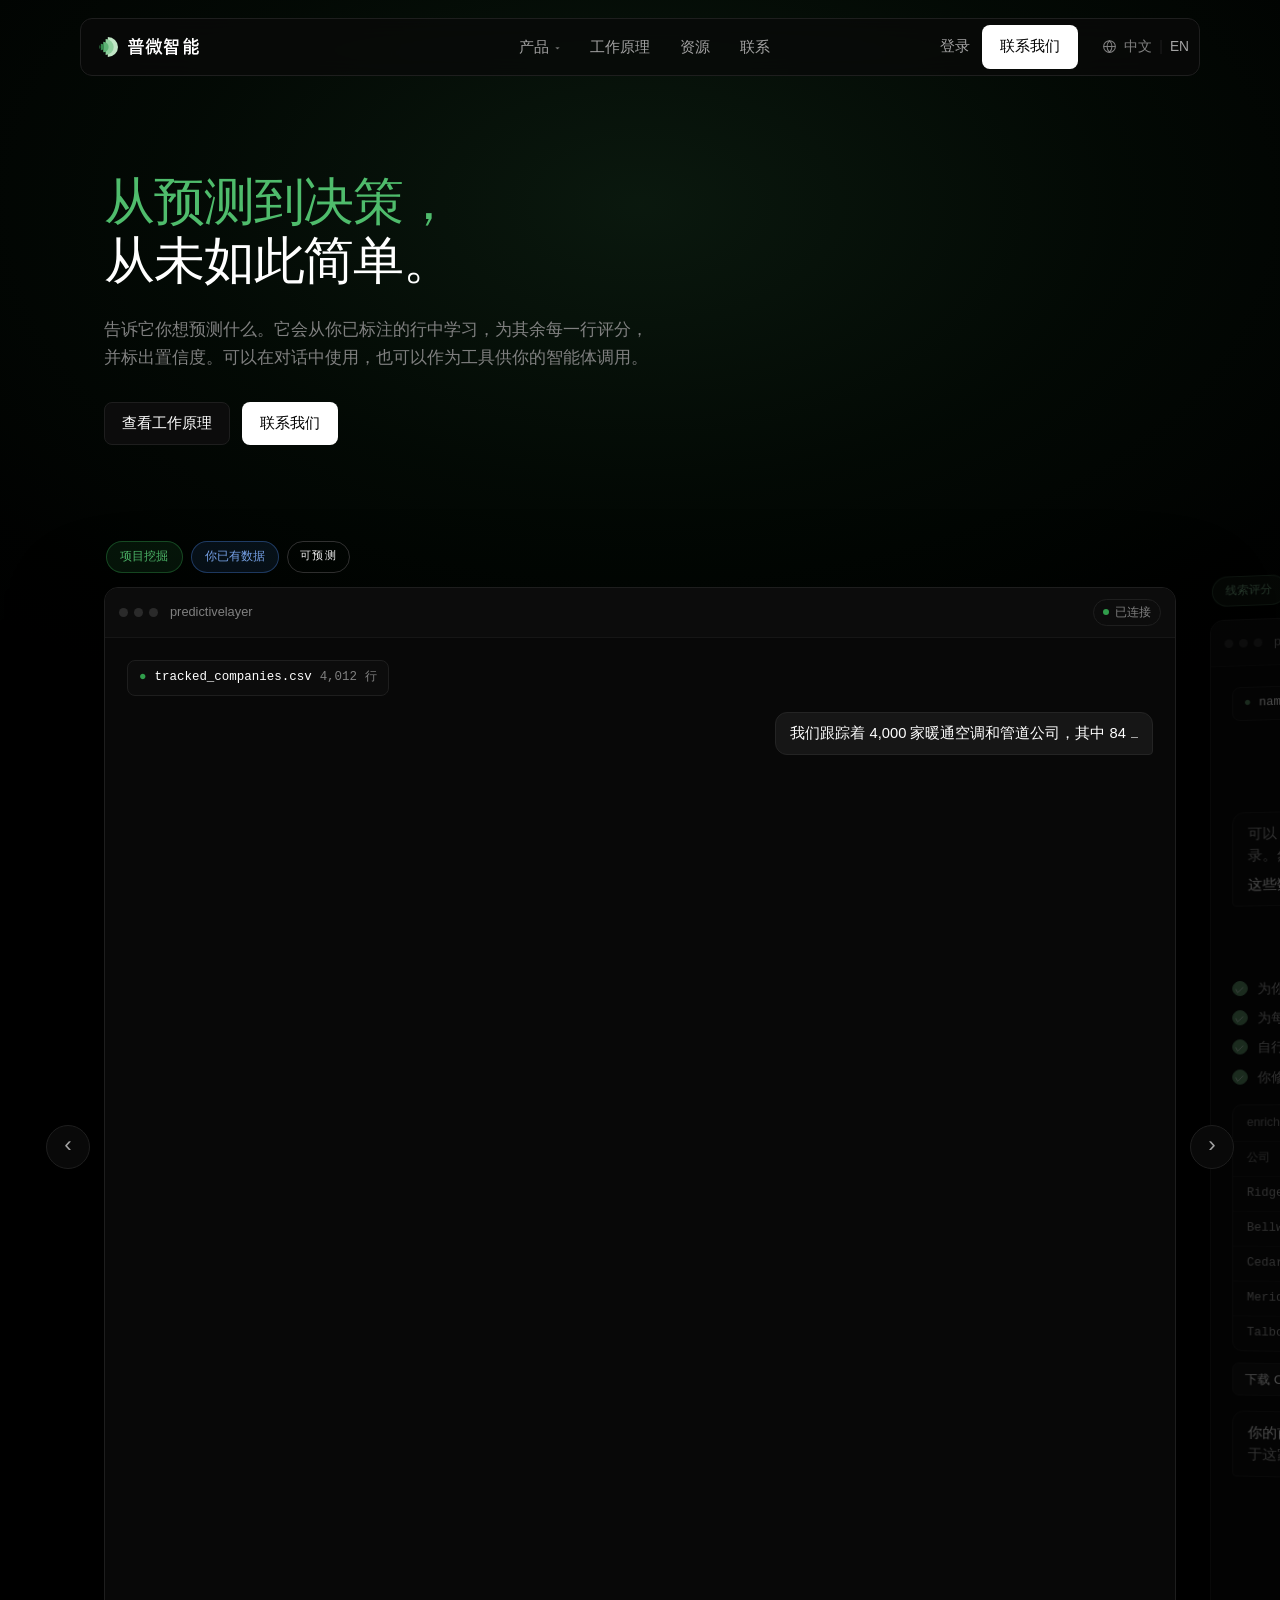
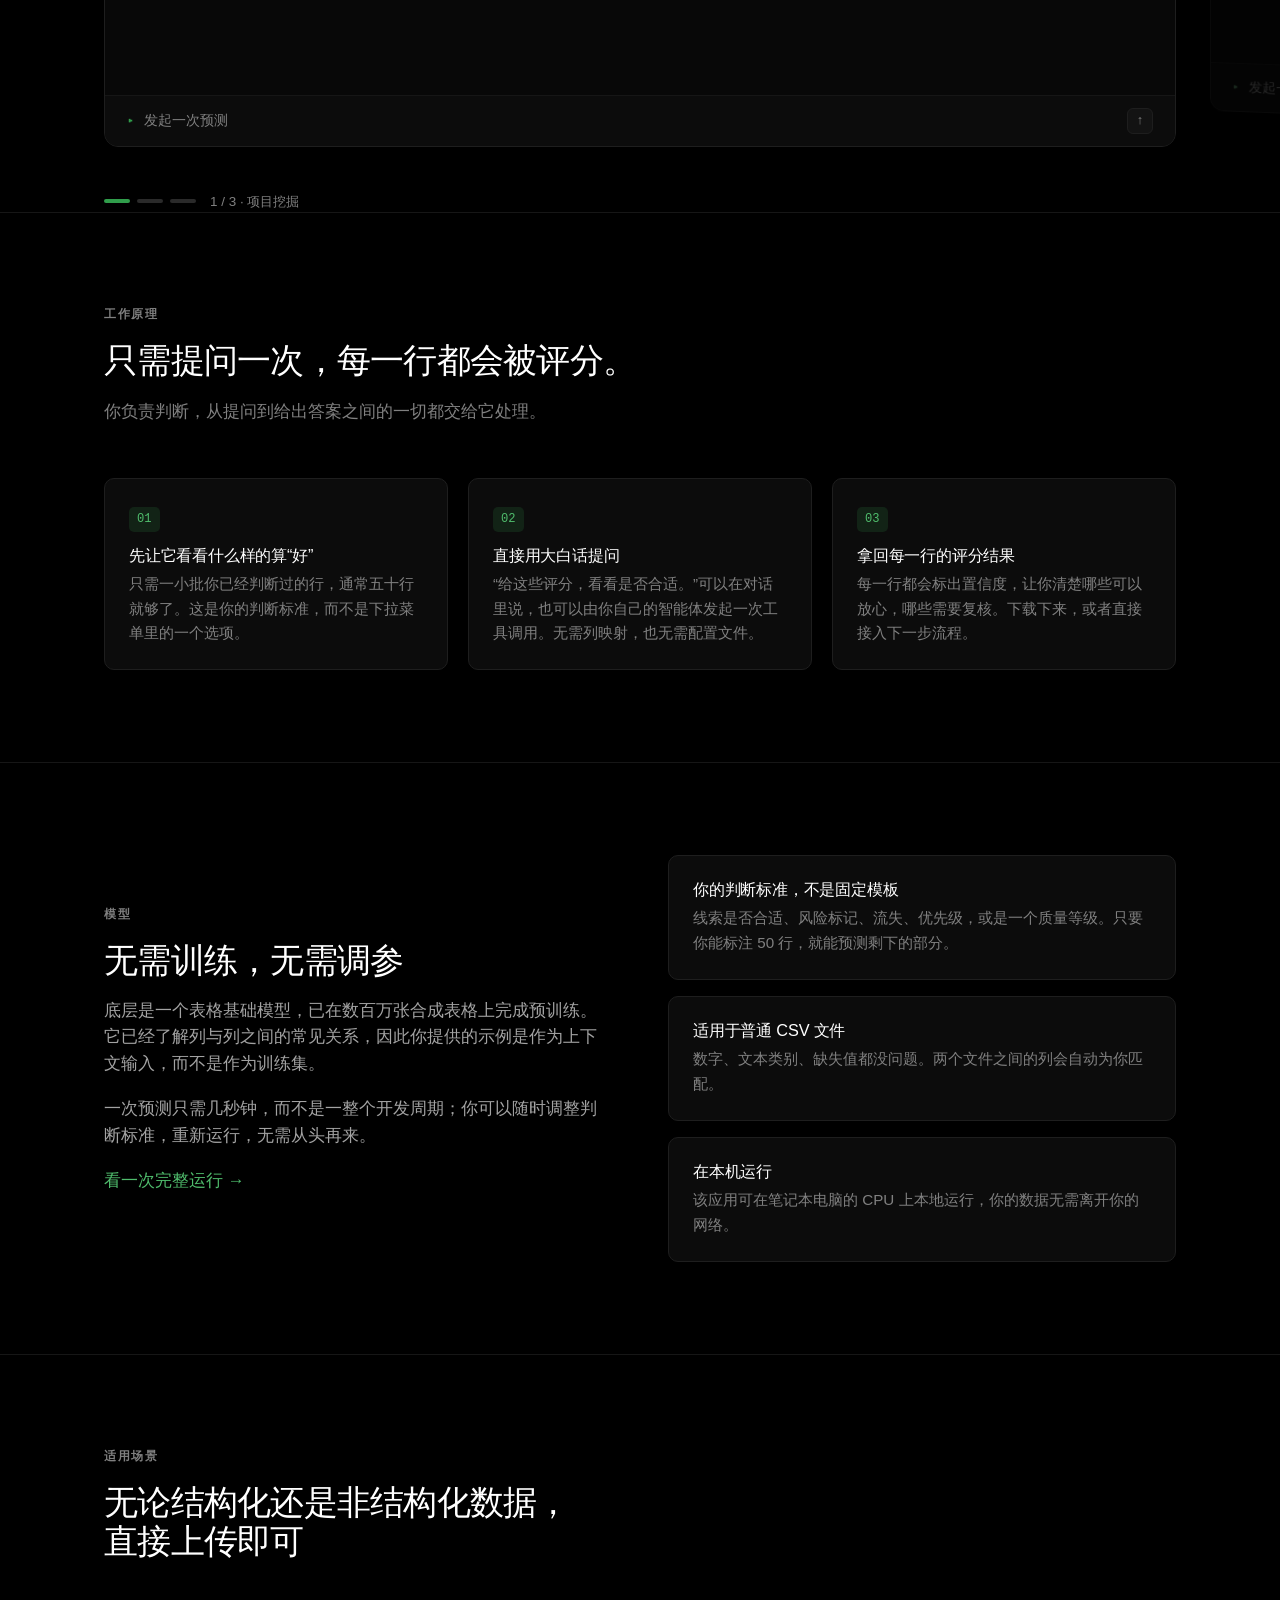
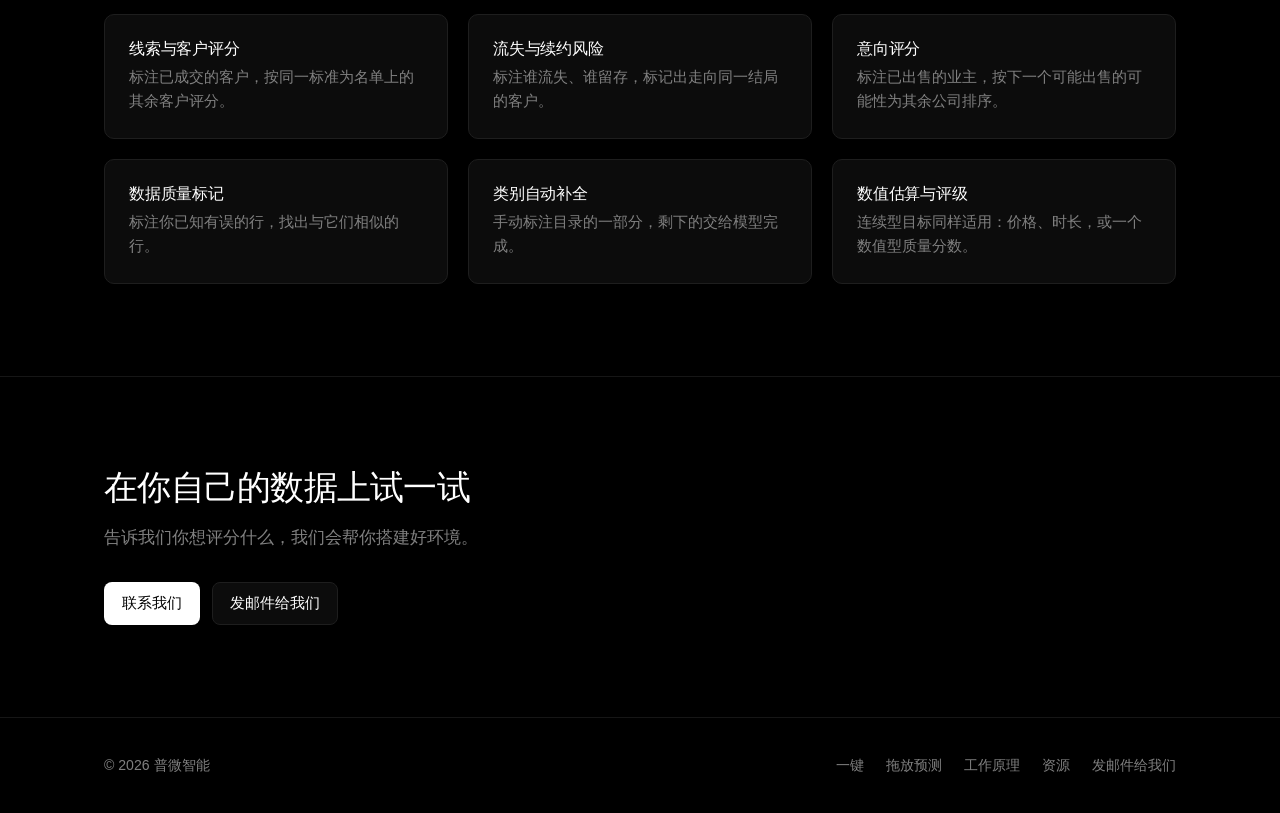
==== commit de75e373: "Rename the two products so the site matches One-click and Drop and Predict. Co-authored-by: Cursor <" ====
--- a/zh/index.html
+++ b/zh/index.html
@@ -19,11 +19,11 @@
         <button class="nav-trigger" aria-expanded="false" aria-haspopup="true">产品 <span class="chev">&#9662;</span></button>
         <div class="menu">
           <a class="menu-item" href="auto.html">
-            <span class="menu-title">自动预测 <span class="menu-tag">旗舰</span></span>
+            <span class="menu-title">一键 <span class="menu-tag">规划中</span></span>
             <span class="menu-desc">带着一个问题和一份数据列表来。它会查找数据、与你一起标注样本，并为剩余部分评分。</span>
           </a>
           <a class="menu-item" href="product.html">
-            <span class="menu-title">快速预测 <span class="menu-tag soft">现已上线</span></span>
+            <span class="menu-title">拖放预测 <span class="menu-tag soft">快速</span></span>
             <span class="menu-desc">已有数据和标签？上传两个 CSV 文件，即可拿到一个预测列。</span>
           </a>
         </div>
@@ -389,8 +389,8 @@
   <div class="wrap footer-row">
     <div>&copy; 2026 普微智能</div>
     <div class="footer-links">
-      <a href="auto.html">自动预测</a>
-      <a href="product.html">快速预测</a>
+      <a href="auto.html">一键</a>
+      <a href="product.html">拖放预测</a>
       <a href="index.html#how">工作原理</a>
       <a href="resources.html">资源</a>
       <a href="#" data-mail-open>发邮件给我们</a>
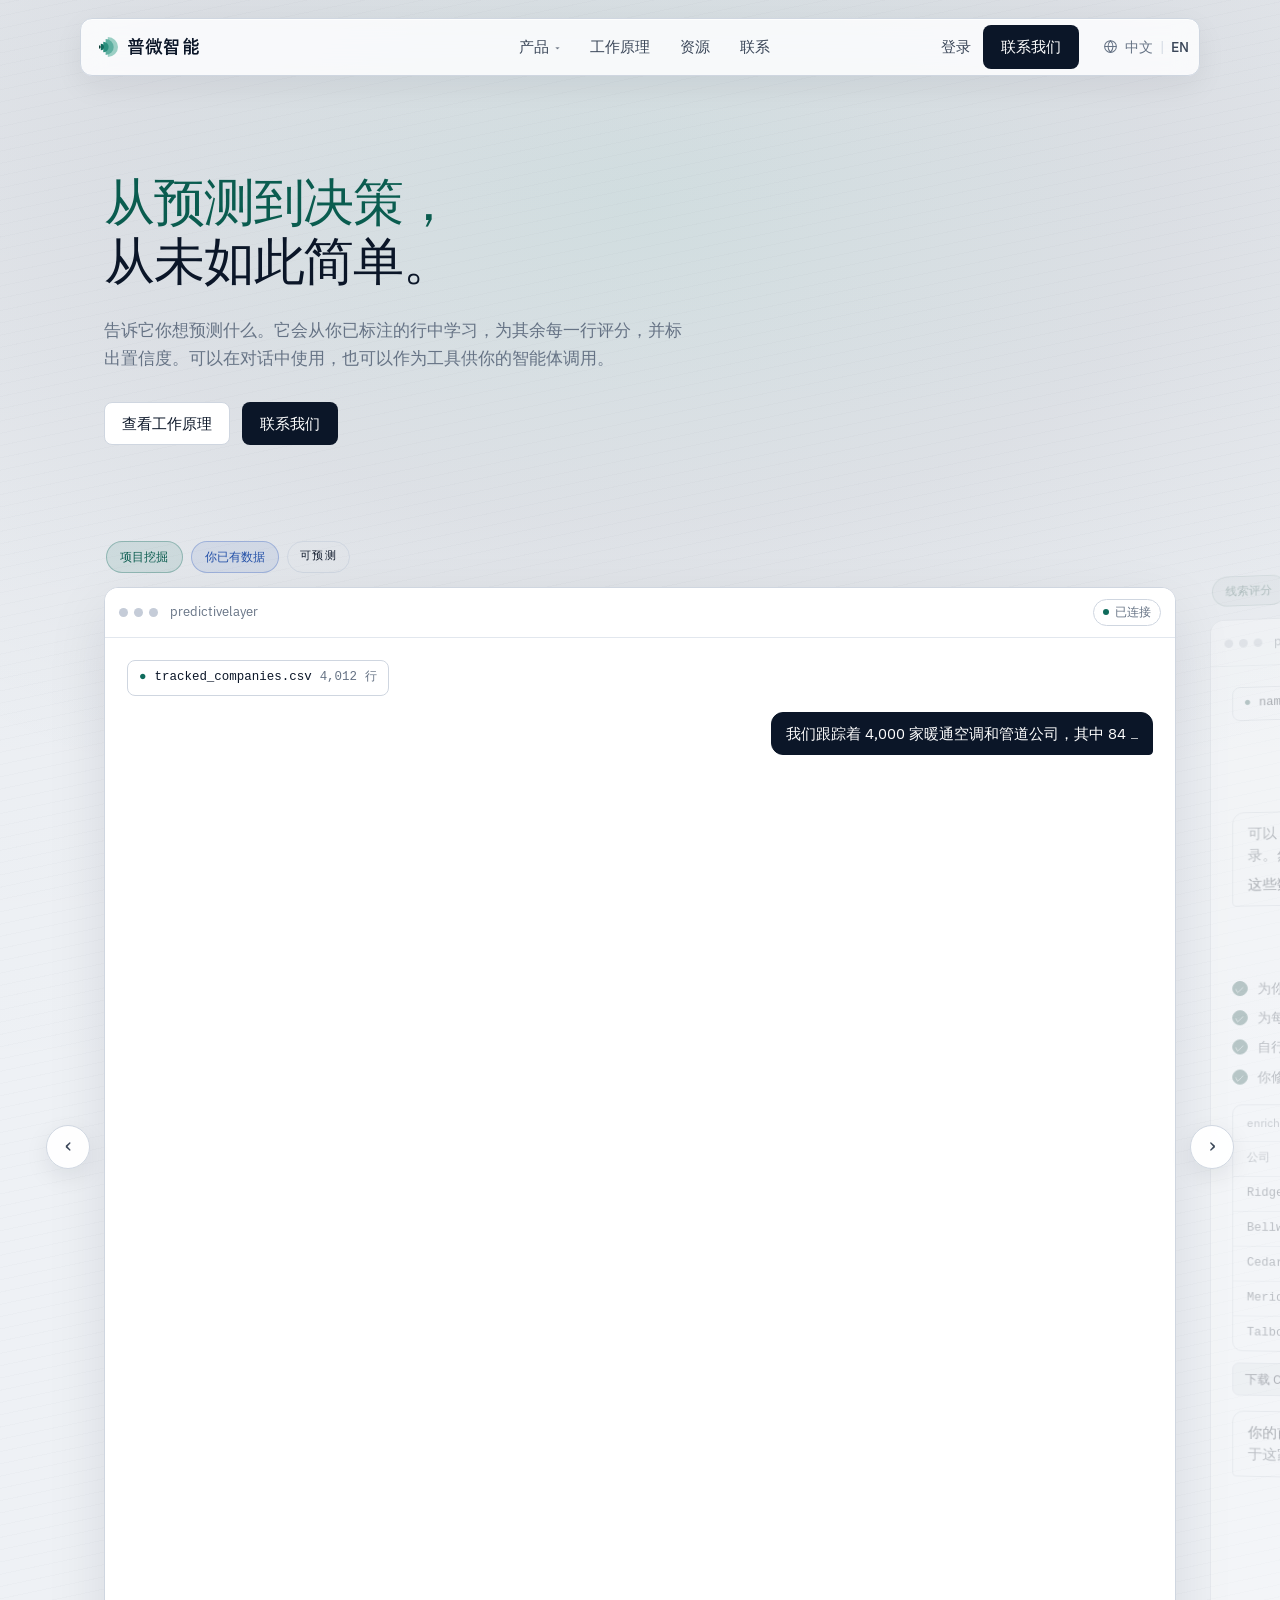
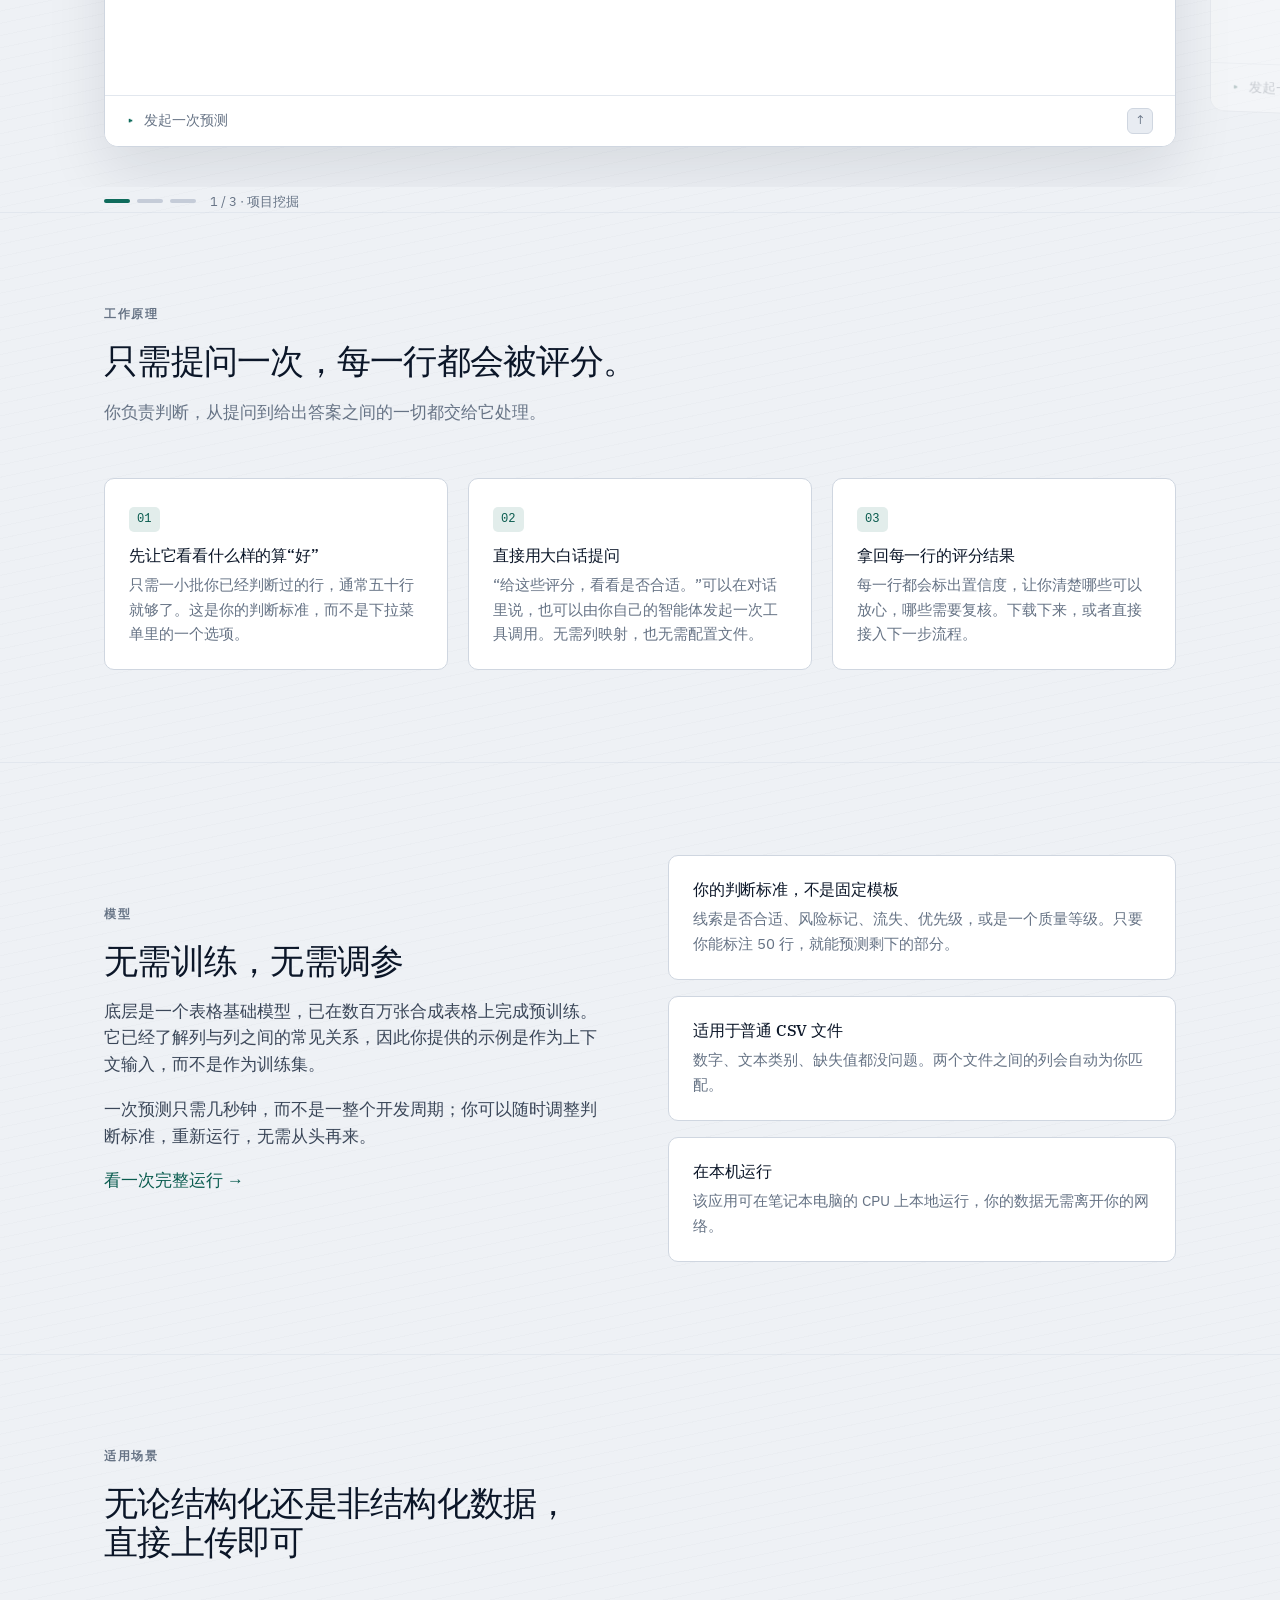
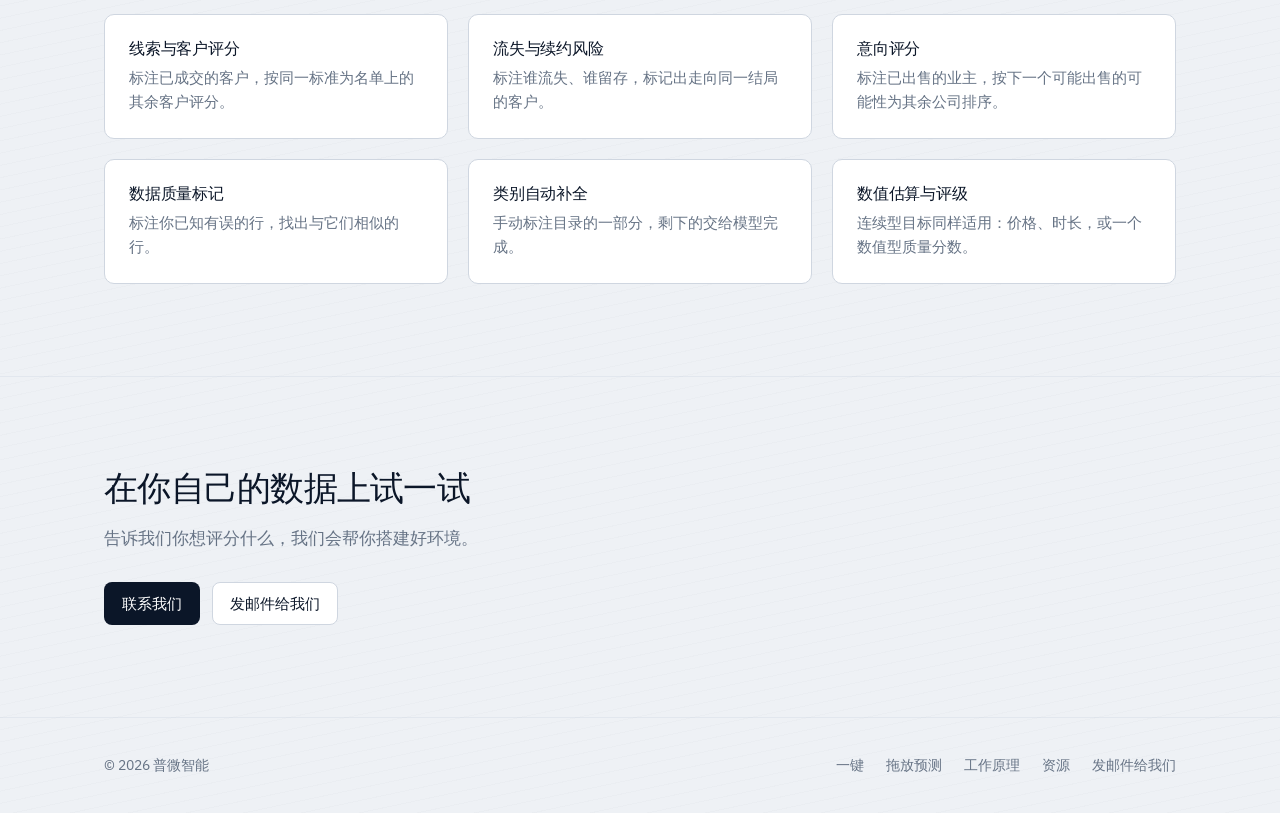
==== commit 5d145086: "Invert the site to a classy light finance theme. Cool slate page, navy ink, deep teal accents, IBM P" ====
--- a/zh/index.html
+++ b/zh/index.html
@@ -5,8 +5,8 @@
 <meta name="viewport" content="width=device-width, initial-scale=1">
 <title>predictivelayer.io — 从预测到决策，从未如此简单</title>
 <meta name="description" content="说出你想预测什么。它会从你的已标注样本中学习，为剩余的每一行评分，并标出置信度。可以在对话中使用，也可以作为工具供你的智能体调用。">
-<meta name="theme-color" content="#000000">
-<link rel="stylesheet" href="../styles.css?v=33">
+<meta name="theme-color" content="#eef1f5">
+<link rel="stylesheet" href="../styles.css?v=34">
 <link rel="icon" href="/logo.svg" type="image/svg+xml">
 </head>
 <body>
--- a/styles.css
+++ b/styles.css
@@ -1,51 +1,54 @@
 /* predictivelayer.io — marketing site
-   Plain CSS. No frameworks, no external fonts, no trackers. */
+   Plain CSS. No frameworks, no third-party font requests, no trackers. */
 
 :root {
-  /* True black, greys stepped so panels separate without a visible border. */
-  --bg:         #000;
-  --bg-2:       #080808;
-  --panel:      #0c0c0c;
-  --panel-2:    #131313;
-  --line:       #1e1e1e;
-  --line-soft:  #161616;
-
-  --ink:        #fff;
-  --ink-2:      #a3a3a3;
-  --muted:      #808080;
-
-  /* Brand green. --sand is the fill, --sand-text the lifted version for
-     small text and links. The names are historical; the hue is green. */
-  --sand-deep:  #1f4d2d;
-  --sand:       #309d4b;
-  --sand-2:     #277f3d;
-  --sand-text:  #4fbc6c;
-  --sand-soft:  #c1e6c6;
+  /* Light cool slate — classy finance / tech. Panels are white so they
+     separate from the page without needing a heavy border. */
+  --bg:         #eef1f5;
+  --bg-2:       #f7f8fb;
+  --panel:      #ffffff;
+  --panel-2:    #e8ecf2;
+  --line:       #cfd6e0;
+  --line-soft:  #e2e7ee;
+
+  --ink:        #0b1628;
+  --ink-2:      #3a4658;
+  --muted:      #667385;
+
+  /* Brand teal-green, deepened for light surfaces. --sand is the fill;
+     --sand-text is dark enough for AA on white. Names are historical. */
+  --sand-deep:  #0a3d34;
+  --sand:       #0f6b5c;
+  --sand-2:     #0c574b;
+  --sand-text:  #0a5c4f;
+  --sand-soft:  #1a8a78;
 
   /* Supporting spectrum. Blue is the second state and the second data
      series. Amber is caution. Red is errors only, never a data category.
      Red and green are never the only thing telling two states apart. */
-  --blue:       #4a86e8;
-  --blue-text:  #7ba8f0;
-  --blue-dim:   rgba(74,134,232,.15);
-  --amber:      #d9962b;
-  --amber-text: #e9b84a;
-  --amber-dim:  rgba(217,150,43,.13);
-  --red:        #e5484d;
-  --red-text:   #f08d90;
-  --violet:     #8b7bea;
+  --blue:       #2f5fbf;
+  --blue-text:  #2451a8;
+  --blue-dim:   rgba(47,95,191,.12);
+  --amber:      #b7791f;
+  --amber-text: #9a6512;
+  --amber-dim:  rgba(183,121,31,.12);
+  --red:        #c43c42;
+  --red-text:   #a83238;
+  --violet:     #6b5bb8;
 
   --accent:     var(--sand);
   --accent-2:   var(--sand-2);
-  --accent-dim: rgba(48,157,75,.16);
+  --accent-dim: rgba(15,107,92,.12);
   --accent-ink: var(--sand-text);
 
   --radius:     10px;
   --radius-lg:  14px;
   --maxw:       1120px;
 
-  --font: -apple-system, BlinkMacSystemFont, "Segoe UI", Roboto, Helvetica,
-          Arial, sans-serif;
+  /* IBM Plex — designed for clarity in product and finance UIs.
+     Self-hosted under OFL; no third-party request at runtime. */
+  --font: "IBM Plex Sans", "Helvetica Neue", Helvetica, Arial, sans-serif;
+  --font-display: "IBM Plex Serif", "Georgia", "Times New Roman", serif;
   --mono: ui-monospace, SFMono-Regular, "SF Mono", Menlo, Consolas,
           "Liberation Mono", monospace;
 }
@@ -68,6 +71,42 @@
 @font-face {
   font-family: "WordmarkZH";
   src: url("wordmark-zh.woff2") format("woff2");
+  font-weight: 600;
+  font-style: normal;
+  font-display: swap;
+}
+
+@font-face {
+  font-family: "IBM Plex Sans";
+  src: url("fonts/ibm-plex-sans-400.woff2") format("woff2");
+  font-weight: 400;
+  font-style: normal;
+  font-display: swap;
+}
+@font-face {
+  font-family: "IBM Plex Sans";
+  src: url("fonts/ibm-plex-sans-500.woff2") format("woff2");
+  font-weight: 500;
+  font-style: normal;
+  font-display: swap;
+}
+@font-face {
+  font-family: "IBM Plex Sans";
+  src: url("fonts/ibm-plex-sans-600.woff2") format("woff2");
+  font-weight: 600;
+  font-style: normal;
+  font-display: swap;
+}
+@font-face {
+  font-family: "IBM Plex Serif";
+  src: url("fonts/ibm-plex-serif-500.woff2") format("woff2");
+  font-weight: 500;
+  font-style: normal;
+  font-display: swap;
+}
+@font-face {
+  font-family: "IBM Plex Serif";
+  src: url("fonts/ibm-plex-serif-600.woff2") format("woff2");
   font-weight: 600;
   font-style: normal;
   font-display: swap;
@@ -100,8 +139,8 @@
   overflow-x: clip;
 }
 
-/* Green glow behind the top of the page. Kept low: on true black a wash
-   this size reads as haze long before it reads as colour. */
+/* Soft navy–teal wash behind the top of the page. Kept low so it reads as
+   atmosphere on the cool slate, not a coloured blob. */
 body::before {
   content: "";
   position: absolute;
@@ -111,15 +150,34 @@
   width: 2100px;
   height: 1250px;
   background: radial-gradient(ellipse at center,
-              rgba(79,188,108,.13) 0%,
-              rgba(48,157,75,.06) 32%,
-              rgba(31,77,45,.025) 56%,
-              rgba(0,0,0,0) 74%);
+              rgba(15,107,92,.11) 0%,
+              rgba(11,22,40,.06) 36%,
+              rgba(11,22,40,.02) 58%,
+              rgba(238,241,245,0) 74%);
   pointer-events: none;
   z-index: 0;
 }
 
+/* Fine horizontal grain — a quiet tech texture without competing with type. */
+body::after {
+  content: "";
+  position: absolute;
+  inset: 0;
+  background-image:
+    linear-gradient(180deg, rgba(11,22,40,.03) 0%, transparent 28%),
+    repeating-linear-gradient(
+      -12deg,
+      transparent 0,
+      transparent 11px,
+      rgba(11,22,40,.015) 11px,
+      rgba(11,22,40,.015) 12px
+    );
+  pointer-events: none;
+  z-index: 0;
+}
+
 h1, h2, h3, h4 {
+  font-family: var(--font-display);
   color: var(--ink);
   line-height: 1.16;
   letter-spacing: -0.022em;
@@ -134,7 +192,7 @@
 p { margin: 0 0 1.05em; }
 
 a { color: var(--accent-ink); text-decoration: none; }
-a:hover { color: var(--sand-soft); }
+a:hover { color: var(--sand-2); }
 
 code {
   font-family: var(--mono);
@@ -164,8 +222,10 @@
   padding: 0 10px 0 18px;
   border: 1px solid var(--line);
   border-radius: 12px;
-  background: rgba(10,10,10,.76);
+  background: rgba(255,255,255,.82);
   backdrop-filter: saturate(160%) blur(12px);
+  box-shadow: 0 1px 0 rgba(255,255,255,.7) inset,
+              0 10px 30px rgba(11,22,40,.06);
 }
 
 /* The mark sits left of the name. Fixed height so it lines up with the
@@ -240,17 +300,17 @@
   white-space: nowrap;
 }
 
-/* Quartr-style primary: white fill, black label. The green stays for
-   accents and data, so the one button on a page is the loudest thing. */
-.btn-primary { background: #fff; color: #000; }
-.btn-primary:hover { background: #d9d9d9; color: #000; }
+/* Primary: deep navy fill, white label — the reverse of the old black-page
+   white button. Teal stays for accents and data. */
+.btn-primary { background: var(--ink); color: #fff; }
+.btn-primary:hover { background: #1a2a42; color: #fff; }
 
 .btn-secondary {
   background: var(--panel);
   color: var(--ink);
   border-color: var(--line);
 }
-.btn-secondary:hover { background: var(--panel-2); border-color: #2e2e2e; color: var(--ink); }
+.btn-secondary:hover { background: var(--panel-2); border-color: #b0bac8; color: var(--ink); }
 
 .btn-ghost { background: none; color: var(--ink-2); padding: 9px 4px; }
 .btn-ghost:hover { color: var(--ink); }
@@ -296,11 +356,11 @@
   position: relative;
   border: 1px solid var(--line);
   border-radius: var(--radius-lg);
-  background: var(--bg-2);
+  background: var(--panel);
   overflow: hidden;
   text-align: left;
-  box-shadow: 0 -1px 0 rgba(255,255,255,.03) inset,
-              0 30px 90px rgba(0,0,0,.55);
+  box-shadow: 0 1px 0 rgba(255,255,255,.9) inset,
+              0 24px 60px rgba(11,22,40,.10);
 }
 
 /* Three examples share the panel. Only one is in the document at a time, so
@@ -376,32 +436,32 @@
 /* What the run is for. */
 .tag-use {
   color: var(--accent-ink);
-  background: rgba(48,157,75,.12);
-  border: 1px solid rgba(48,157,75,.4);
+  background: rgba(15,107,92,.10);
+  border: 1px solid rgba(15,107,92,.32);
 }
 /* Where the data stands. Blue when they already hold it, red when they do
    not, violet when the thing being predicted has to be worked out first. */
 .tag-data {
   color: var(--blue-text);
-  background: rgba(74,134,232,.1);
-  border: 1px solid rgba(74,134,232,.38);
+  background: rgba(47,95,191,.09);
+  border: 1px solid rgba(47,95,191,.32);
 }
 .tag-data.missing {
   color: var(--red-text);
-  background: rgba(229,72,77,.1);
-  border: 1px solid rgba(229,72,77,.4);
+  background: rgba(196,60,66,.09);
+  border: 1px solid rgba(196,60,66,.32);
 }
 .tag-data.complex {
-  color: #a89bf2;
-  background: rgba(139,123,234,.1);
-  border: 1px solid rgba(139,123,234,.4);
+  color: #5a4da0;
+  background: rgba(107,91,184,.09);
+  border: 1px solid rgba(107,91,184,.32);
 }
 /* The verdict, same on every card: whatever the starting point, it can be
    predicted. Stamped rather than tinted, so it does not read as a category. */
 .tag-verdict {
   color: var(--ink);
   background: none;
-  border: 1px solid #333;
+  border: 1px solid var(--line);
   font-family: var(--mono);
   font-size: .68rem;
   letter-spacing: .11em;
@@ -418,7 +478,7 @@
   height: 44px;
   border-radius: 50%;
   border: 1px solid var(--line);
-  background: rgba(10,10,10,.9);
+  background: rgba(255,255,255,.92);
   backdrop-filter: blur(6px);
   color: var(--ink-2);
   font-size: 1.4rem;
@@ -429,8 +489,9 @@
   padding: 0 0 3px;
   font-family: var(--font);
   transition: background .15s ease, color .15s ease, border-color .15s ease, opacity .2s ease;
-}
-.demo-arrow:hover { background: var(--panel-2); color: var(--ink); border-color: #3a3a3a; }
+  box-shadow: 0 8px 24px rgba(11,22,40,.08);
+}
+.demo-arrow:hover { background: var(--panel-2); color: var(--ink); border-color: #b0bac8; }
 .demo-arrow:focus-visible { outline: 2px solid var(--accent); outline-offset: 2px; }
 .demo-arrow[disabled] { opacity: .25; cursor: default; }
 .demo-arrow.prev { left: max(10px, calc(50vw - var(--card-w) / 2 - 58px)); }
@@ -453,10 +514,10 @@
   border: 0;
   padding: 0;
   cursor: pointer;
-  background: #2a2a2a;
+  background: #c5ccd8;
   transition: background .15s ease;
 }
-.pip:hover { background: #3d3d3d; }
+.pip:hover { background: #a8b2c2; }
 .pip.on { background: var(--accent); }
 .pip:focus-visible { outline: 2px solid var(--accent); outline-offset: 3px; }
 .demo-label { font-size: .84rem; color: var(--muted); }
@@ -472,7 +533,7 @@
   color: var(--muted);
 }
 .dots { display: flex; gap: 6px; }
-.dots i { width: 9px; height: 9px; border-radius: 50%; background: #2a2a2a; display: block; }
+.dots i { width: 9px; height: 9px; border-radius: 50%; background: #c5ccd8; display: block; }
 .demo-bar .spacer { flex: 1; }
 .pill {
   font-size: .72rem;
@@ -541,9 +602,9 @@
 .msg-user {
   align-self: flex-end;
   max-width: 78%;
-  background: #161616;
-  border: 1px solid #242424;
-  color: var(--ink);
+  background: var(--ink);
+  border: 1px solid var(--ink);
+  color: #fff;
   border-radius: 12px 12px 4px 12px;
   padding: 10px 14px;
   font-size: .92rem;
@@ -553,7 +614,7 @@
   display: inline-block;
   width: 7px;
   margin-left: 1px;
-  border-bottom: 1.5px solid var(--ink-2);
+  border-bottom: 1.5px solid rgba(255,255,255,.7);
   animation: blink 1s steps(1) infinite;
 }
 @keyframes blink { 50% { opacity: 0; } }
@@ -638,18 +699,18 @@
 }
 table.data th { color: var(--muted); font-weight: 400; }
 table.data tr:last-child td { border-bottom: 0; }
-/* The two appended columns glow. Everything to their left is data the
-   person already had; these two are the thing they came for. */
+/* The two appended columns are tinted. Everything to their left is data the
+   person already had; these two are the thing they came for. Soft wash —
+   no neon glow on a light page. */
 .col-new {
-  background: rgba(48,157,75,.13);
-  color: #8fe0a4 !important;
-  text-shadow: 0 0 6px rgba(120,240,155,.85),
-               0 0 16px rgba(79,188,108,.6),
-               0 0 34px rgba(48,157,75,.45);
+  background: rgba(15,107,92,.10);
+  color: var(--sand-text) !important;
+  text-shadow: none;
+  font-weight: 500;
 }
 table.data th.col-new {
-  color: #a6ecb7 !important;
-  background: rgba(48,157,75,.2);
+  color: var(--sand-2) !important;
+  background: rgba(15,107,92,.14);
 }
 
 /* Light the edges of the block, so the two columns read as one lit panel
@@ -657,43 +718,43 @@
    a class on it: the cell that follows a cell that is not new. */
 table.data td:not(.col-new) + td.col-new,
 table.data th:not(.col-new) + th.col-new {
-  box-shadow: inset 2px 0 0 rgba(120,240,155,.75),
-              inset 22px 0 30px -20px rgba(120,240,155,.8);
+  box-shadow: inset 2px 0 0 rgba(15,107,92,.45),
+              inset 18px 0 24px -18px rgba(15,107,92,.18);
 }
 table.data td.col-new:last-child,
 table.data th.col-new:last-child {
-  box-shadow: inset -2px 0 0 rgba(120,240,155,.75),
-              inset -22px 0 30px -20px rgba(120,240,155,.8);
+  box-shadow: inset -2px 0 0 rgba(15,107,92,.45),
+              inset -18px 0 24px -18px rgba(15,107,92,.18);
 }
 /* The block is capped top and bottom by the header and the last row. */
-table.data thead th.col-new { box-shadow: inset 0 2px 0 rgba(120,240,155,.6); }
+table.data thead th.col-new { box-shadow: inset 0 2px 0 rgba(15,107,92,.4); }
 table.data thead th:not(.col-new) + th.col-new {
-  box-shadow: inset 2px 0 0 rgba(120,240,155,.75),
-              inset 22px 0 30px -20px rgba(120,240,155,.8),
-              inset 0 2px 0 rgba(120,240,155,.6);
+  box-shadow: inset 2px 0 0 rgba(15,107,92,.45),
+              inset 18px 0 24px -18px rgba(15,107,92,.18),
+              inset 0 2px 0 rgba(15,107,92,.4);
 }
 table.data thead th.col-new:last-child {
-  box-shadow: inset -2px 0 0 rgba(120,240,155,.75),
-              inset -22px 0 30px -20px rgba(120,240,155,.8),
-              inset 0 2px 0 rgba(120,240,155,.6);
+  box-shadow: inset -2px 0 0 rgba(15,107,92,.45),
+              inset -18px 0 24px -18px rgba(15,107,92,.18),
+              inset 0 2px 0 rgba(15,107,92,.4);
 }
 table.data tr:last-child td:not(.col-new) + td.col-new {
-  box-shadow: inset 2px 0 0 rgba(120,240,155,.75),
-              inset 22px 0 30px -20px rgba(120,240,155,.8),
-              inset 0 -2px 0 rgba(120,240,155,.6);
+  box-shadow: inset 2px 0 0 rgba(15,107,92,.45),
+              inset 18px 0 24px -18px rgba(15,107,92,.18),
+              inset 0 -2px 0 rgba(15,107,92,.4);
 }
 table.data tr:last-child td.col-new:last-child {
-  box-shadow: inset -2px 0 0 rgba(120,240,155,.75),
-              inset -22px 0 30px -20px rgba(120,240,155,.8),
-              inset 0 -2px 0 rgba(120,240,155,.6);
-}
-
-/* While a cell is still settling it is dimmer and blurrier, so the moment
-   it locks onto its answer is visible rather than merely inferred. */
+  box-shadow: inset -2px 0 0 rgba(15,107,92,.45),
+              inset -18px 0 24px -18px rgba(15,107,92,.18),
+              inset 0 -2px 0 rgba(15,107,92,.4);
+}
+
+/* While a cell is still settling it is dimmer, so the moment it locks onto
+   its answer is visible rather than merely inferred. */
 .col-new.rolling {
-  color: var(--sand-2) !important;
-  text-shadow: 0 0 12px rgba(48,157,75,.55);
-  opacity: .8;
+  color: var(--sand-soft) !important;
+  text-shadow: none;
+  opacity: .75;
 }
 
 /* ---------- cards / grids ---------- */
@@ -712,7 +773,7 @@
 .card h3 { margin-bottom: .45em; }
 .card p { margin-bottom: 0; font-size: .95rem; color: var(--muted); }
 .card-link { display: block; color: inherit; }
-.card-link:hover { border-color: #2e2e2e; background: var(--panel-2); color: inherit; }
+.card-link:hover { border-color: #b0bac8; background: var(--panel-2); color: inherit; }
 .card-tag {
   font-size: .7rem;
   font-weight: 600;
@@ -748,7 +809,7 @@
   text-align: left;
 }
 .email-address { font-family: var(--mono); font-size: 1.1rem; color: var(--ink); word-break: break-all; }
-.email-address:hover { color: #fff; }
+.email-address:hover { color: var(--sand-2); }
 .copy-btn {
   background: var(--panel-2);
   border: 1px solid var(--line);
@@ -759,7 +820,7 @@
   color: var(--ink);
   cursor: pointer;
 }
-.copy-btn:hover { border-color: #2e2e2e; }
+.copy-btn:hover { border-color: #b0bac8; }
 
 .field { margin-bottom: 15px; text-align: left; }
 .field label { display: block; font-size: .85rem; font-weight: 500; color: var(--ink-2); margin-bottom: 6px; }
@@ -910,7 +971,7 @@
   border-radius: 4px;
   padding: 2px 7px;
 }
-.tag-good { background: rgba(48,157,75,.18); color: var(--sand-text); }
+.tag-good { background: rgba(15,107,92,.14); color: var(--sand-text); }
 .tag-bad  { background: var(--blue-dim); color: var(--blue-text); }
 
 .fix {
@@ -964,12 +1025,12 @@
   left: 50%;
   transform: translateX(-50%) translateY(-4px);
   width: 380px;
-  background: rgba(10,10,10,.96);
+  background: rgba(255,255,255,.97);
   backdrop-filter: saturate(160%) blur(12px);
   border: 1px solid var(--line);
   border-radius: 12px;
   padding: 8px;
-  box-shadow: 0 20px 50px rgba(0,0,0,.6);
+  box-shadow: 0 20px 50px rgba(11,22,40,.12);
   opacity: 0;
   visibility: hidden;
   transition: opacity .15s ease, transform .15s ease, visibility .15s;
@@ -1093,8 +1154,8 @@
   padding: 4px 9px;
   text-align: center;
 }
-.lrow.fixed { background: rgba(48,157,75,.07); }
-.lrow.fixed .act { border-color: rgba(48,157,75,.5); color: var(--sand-text); }
+.lrow.fixed { background: rgba(15,107,92,.07); }
+.lrow.fixed .act { border-color: rgba(15,107,92,.45); color: var(--sand-text); }
 .lrow .was {
   font-size: .72rem;
   color: var(--muted);
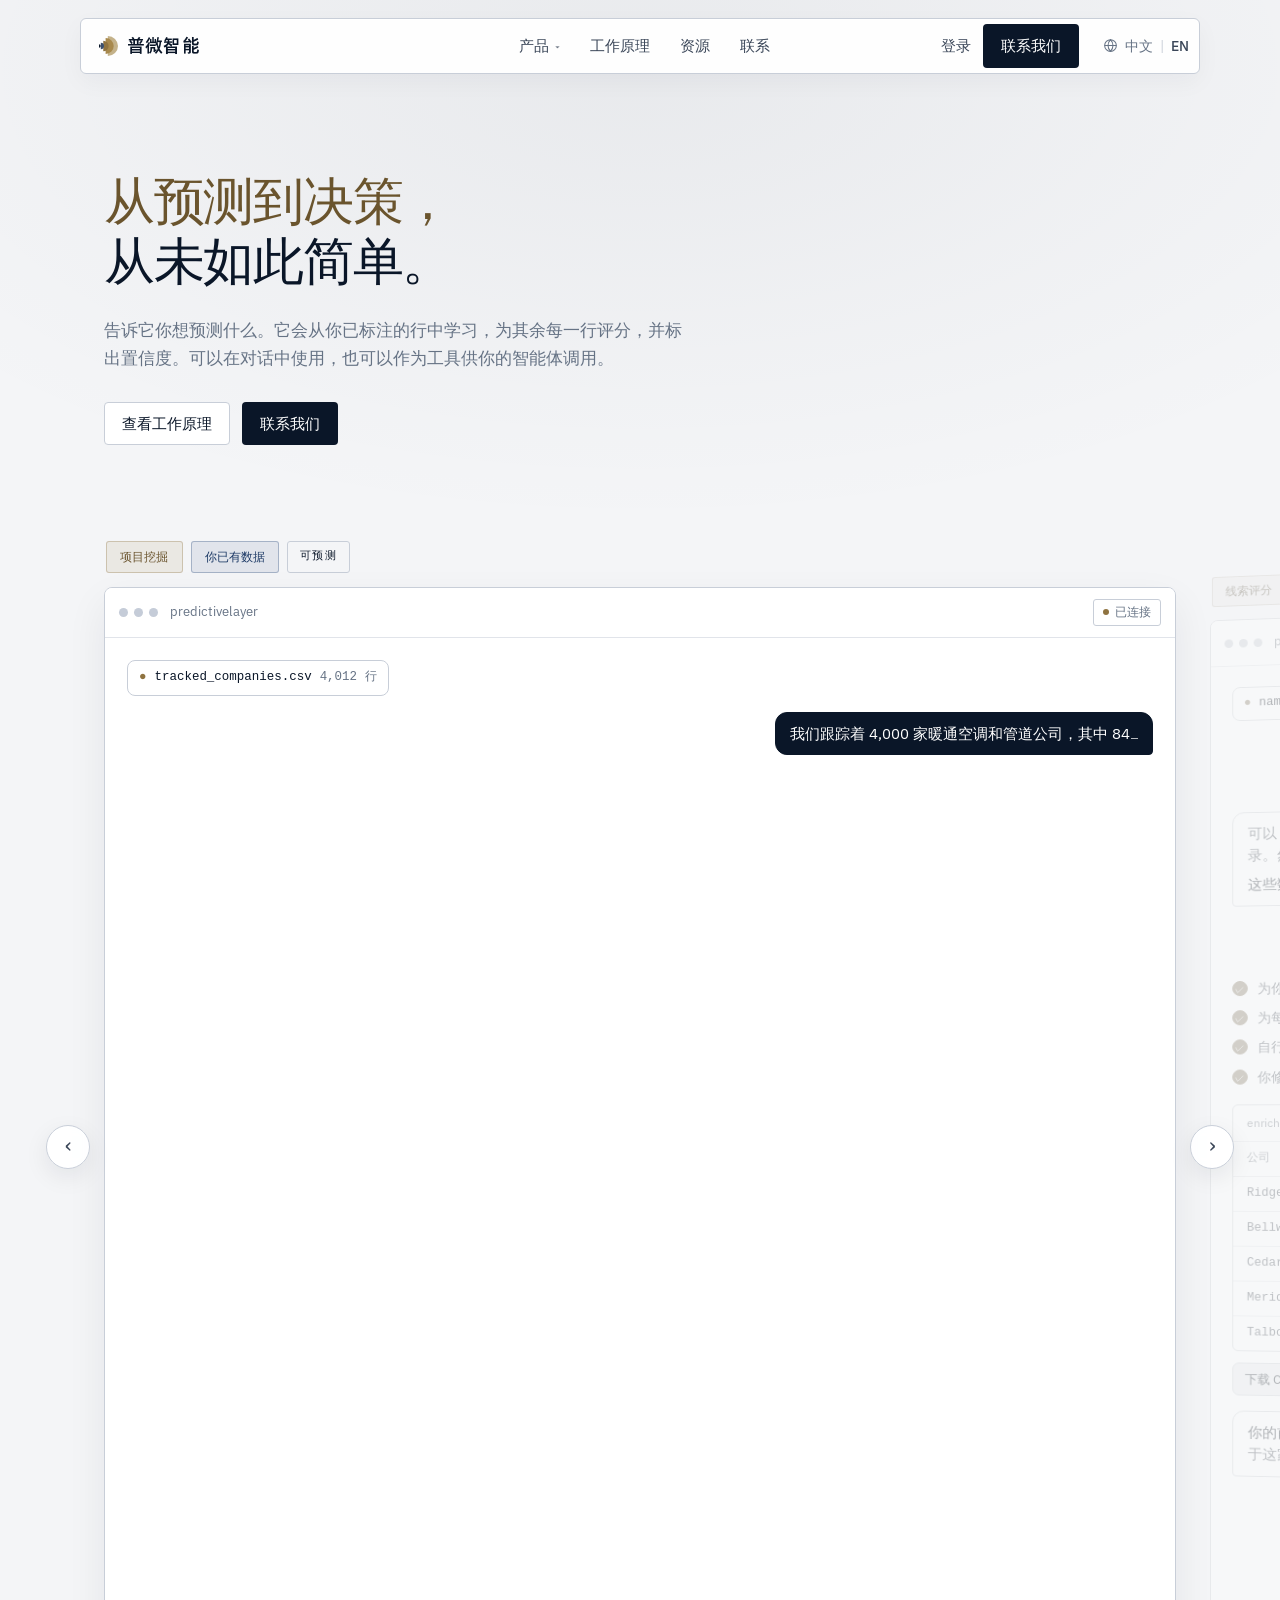
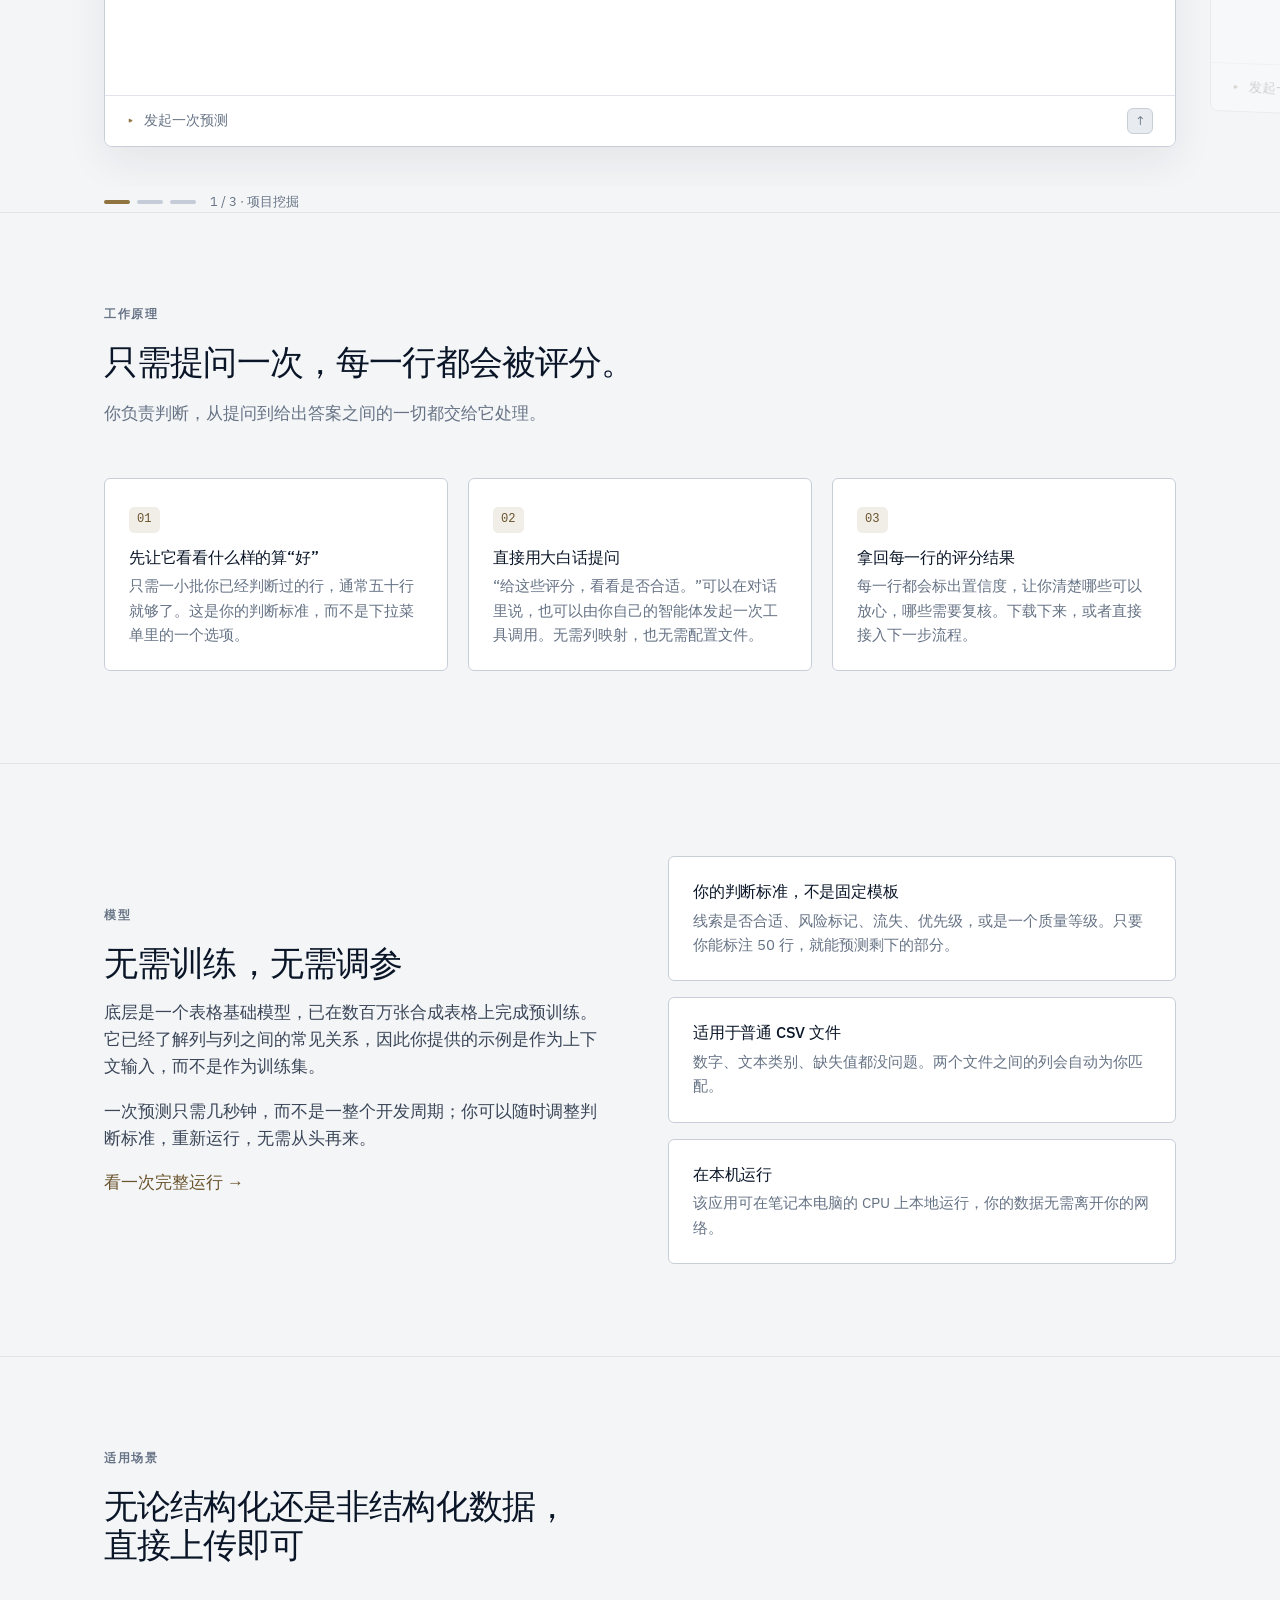
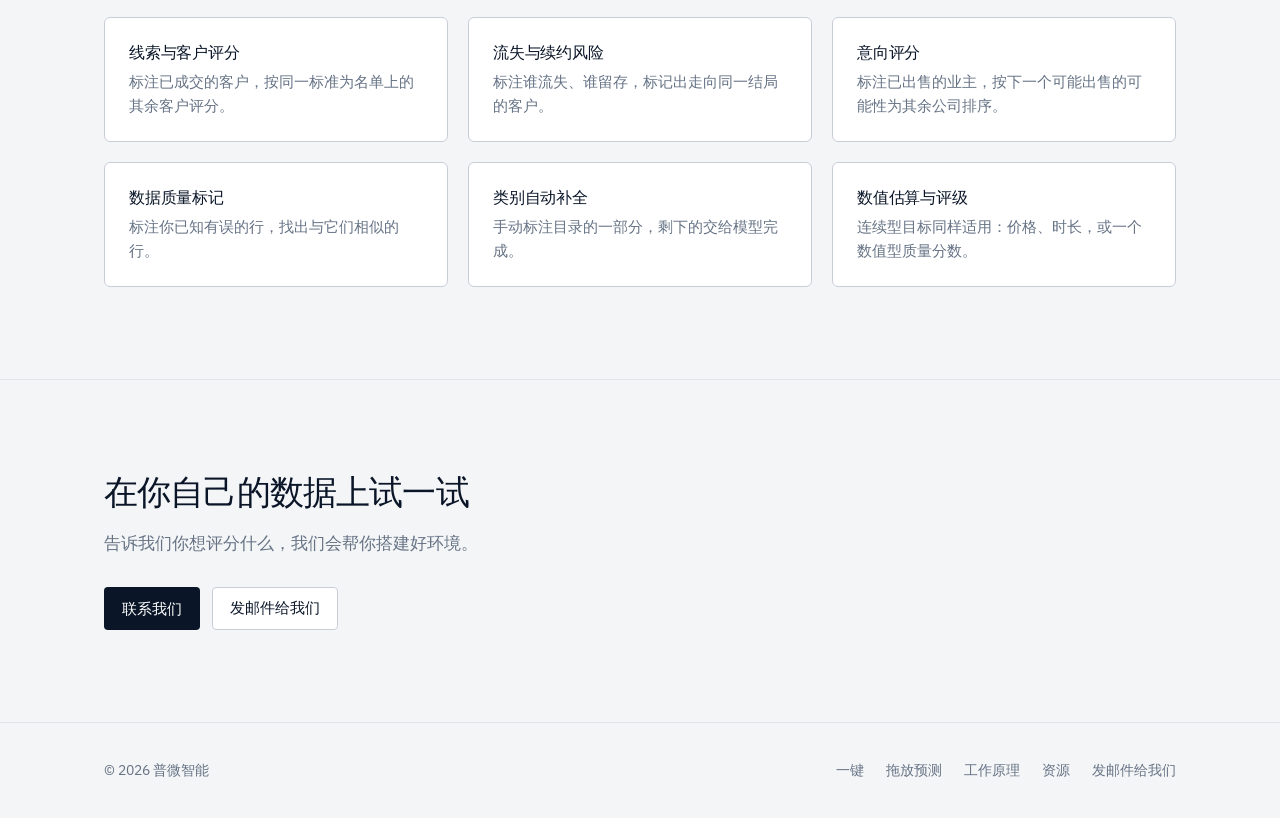
==== commit 3ee26a7c: "Shift the theme to institutional PE: navy, muted gold, sans only. Drop teal and serif for a deal-mem" ====
--- a/zh/index.html
+++ b/zh/index.html
@@ -5,8 +5,8 @@
 <meta name="viewport" content="width=device-width, initial-scale=1">
 <title>predictivelayer.io — 从预测到决策，从未如此简单</title>
 <meta name="description" content="说出你想预测什么。它会从你的已标注样本中学习，为剩余的每一行评分，并标出置信度。可以在对话中使用，也可以作为工具供你的智能体调用。">
-<meta name="theme-color" content="#eef1f5">
-<link rel="stylesheet" href="../styles.css?v=34">
+<meta name="theme-color" content="#f4f5f7">
+<link rel="stylesheet" href="../styles.css?v=35">
 <link rel="icon" href="/logo.svg" type="image/svg+xml">
 </head>
 <body>
--- a/styles.css
+++ b/styles.css
@@ -2,53 +2,52 @@
    Plain CSS. No frameworks, no third-party font requests, no trackers. */
 
 :root {
-  /* Light cool slate — classy finance / tech. Panels are white so they
-     separate from the page without needing a heavy border. */
-  --bg:         #eef1f5;
-  --bg-2:       #f7f8fb;
+  /* Institutional paper — PE / diligence tone. Cool white, not cream.
+     Panels stay white so structure comes from hairlines, not colour blocks. */
+  --bg:         #f4f5f7;
+  --bg-2:       #eef0f3;
   --panel:      #ffffff;
-  --panel-2:    #e8ecf2;
-  --line:       #cfd6e0;
-  --line-soft:  #e2e7ee;
-
-  --ink:        #0b1628;
+  --panel-2:    #e8ebf0;
+  --line:       #c8ced8;
+  --line-soft:  #e1e4ea;
+
+  --ink:        #0a1628;
   --ink-2:      #3a4658;
   --muted:      #667385;
 
-  /* Brand teal-green, deepened for light surfaces. --sand is the fill;
-     --sand-text is dark enough for AA on white. Names are historical. */
-  --sand-deep:  #0a3d34;
-  --sand:       #0f6b5c;
-  --sand-2:     #0c574b;
-  --sand-text:  #0a5c4f;
-  --sand-soft:  #1a8a78;
-
-  /* Supporting spectrum. Blue is the second state and the second data
-     series. Amber is caution. Red is errors only, never a data category.
-     Red and green are never the only thing telling two states apart. */
-  --blue:       #2f5fbf;
-  --blue-text:  #2451a8;
-  --blue-dim:   rgba(47,95,191,.12);
-  --amber:      #b7791f;
-  --amber-text: #9a6512;
-  --amber-dim:  rgba(183,121,31,.12);
-  --red:        #c43c42;
-  --red-text:   #a83238;
-  --violet:     #6b5bb8;
+  /* Brand accent is muted gold — the PE cue. --sand names are historical;
+     values are gold. Dark enough for AA body links on white. */
+  --sand-deep:  #3f3118;
+  --sand:       #8f7340;
+  --sand-2:     #735c33;
+  --sand-text:  #6a542d;
+  --sand-soft:  #a8894c;
+
+  /* Supporting spectrum. Steel blue is the second state / second series.
+     Amber is caution. Red is errors only, never a data category. */
+  --blue:       #2a4a7a;
+  --blue-text:  #1e3a66;
+  --blue-dim:   rgba(42,74,122,.12);
+  --amber:      #a06b1a;
+  --amber-text: #855714;
+  --amber-dim:  rgba(160,107,26,.12);
+  --red:        #b03a3f;
+  --red-text:   #8f2e32;
+  --violet:     #5c4f8c;
 
   --accent:     var(--sand);
   --accent-2:   var(--sand-2);
-  --accent-dim: rgba(15,107,92,.12);
+  --accent-dim: rgba(143,115,64,.12);
   --accent-ink: var(--sand-text);
 
-  --radius:     10px;
-  --radius-lg:  14px;
+  --radius:     6px;
+  --radius-lg:  8px;
   --maxw:       1120px;
 
-  /* IBM Plex — designed for clarity in product and finance UIs.
+  /* IBM Plex Sans only — deal-memo clarity, no decorative serif.
      Self-hosted under OFL; no third-party request at runtime. */
   --font: "IBM Plex Sans", "Helvetica Neue", Helvetica, Arial, sans-serif;
-  --font-display: "IBM Plex Serif", "Georgia", "Times New Roman", serif;
+  --font-display: var(--font);
   --mono: ui-monospace, SFMono-Regular, "SF Mono", Menlo, Consolas,
           "Liberation Mono", monospace;
 }
@@ -97,21 +96,6 @@
   font-style: normal;
   font-display: swap;
 }
-@font-face {
-  font-family: "IBM Plex Serif";
-  src: url("fonts/ibm-plex-serif-500.woff2") format("woff2");
-  font-weight: 500;
-  font-style: normal;
-  font-display: swap;
-}
-@font-face {
-  font-family: "IBM Plex Serif";
-  src: url("fonts/ibm-plex-serif-600.woff2") format("woff2");
-  font-weight: 600;
-  font-style: normal;
-  font-display: swap;
-}
-
 *, *::before, *::after { box-sizing: border-box; }
 
 html {
@@ -139,48 +123,28 @@
   overflow-x: clip;
 }
 
-/* Soft navy–teal wash behind the top of the page. Kept low so it reads as
-   atmosphere on the cool slate, not a coloured blob. */
+/* Quiet navy depth at the top — no tinted glow. PE pages stay calm. */
 body::before {
   content: "";
   position: absolute;
-  top: -420px;
+  top: -380px;
   left: 50%;
   transform: translateX(-50%);
-  width: 2100px;
-  height: 1250px;
+  width: 1800px;
+  height: 900px;
   background: radial-gradient(ellipse at center,
-              rgba(15,107,92,.11) 0%,
-              rgba(11,22,40,.06) 36%,
-              rgba(11,22,40,.02) 58%,
-              rgba(238,241,245,0) 74%);
+              rgba(10,22,40,.05) 0%,
+              rgba(10,22,40,.02) 42%,
+              rgba(244,245,247,0) 72%);
   pointer-events: none;
   z-index: 0;
 }
 
-/* Fine horizontal grain — a quiet tech texture without competing with type. */
-body::after {
-  content: "";
-  position: absolute;
-  inset: 0;
-  background-image:
-    linear-gradient(180deg, rgba(11,22,40,.03) 0%, transparent 28%),
-    repeating-linear-gradient(
-      -12deg,
-      transparent 0,
-      transparent 11px,
-      rgba(11,22,40,.015) 11px,
-      rgba(11,22,40,.015) 12px
-    );
-  pointer-events: none;
-  z-index: 0;
-}
-
 h1, h2, h3, h4 {
-  font-family: var(--font-display);
+  font-family: var(--font);
   color: var(--ink);
-  line-height: 1.16;
-  letter-spacing: -0.022em;
+  line-height: 1.18;
+  letter-spacing: -0.025em;
   margin: 0 0 .5em;
   font-weight: 500;
 }
@@ -218,14 +182,13 @@
   display: grid;
   grid-template-columns: 1fr auto 1fr;
   align-items: center;
-  height: 58px;
+  height: 56px;
   padding: 0 10px 0 18px;
   border: 1px solid var(--line);
-  border-radius: 12px;
-  background: rgba(255,255,255,.82);
-  backdrop-filter: saturate(160%) blur(12px);
-  box-shadow: 0 1px 0 rgba(255,255,255,.7) inset,
-              0 10px 30px rgba(11,22,40,.06);
+  border-radius: 6px;
+  background: rgba(255,255,255,.94);
+  box-shadow: 0 1px 0 rgba(255,255,255,.8) inset,
+              0 8px 24px rgba(10,22,40,.04);
 }
 
 /* The mark sits left of the name. Fixed height so it lines up with the
@@ -290,7 +253,7 @@
 .btn {
   display: inline-block;
   padding: 9px 17px;
-  border-radius: 8px;
+  border-radius: 4px;
   font-size: .92rem;
   font-weight: 500;
   border: 1px solid transparent;
@@ -300,10 +263,9 @@
   white-space: nowrap;
 }
 
-/* Primary: deep navy fill, white label — the reverse of the old black-page
-   white button. Teal stays for accents and data. */
+/* Primary: navy fill, white label. Gold stays for accents and scored data. */
 .btn-primary { background: var(--ink); color: #fff; }
-.btn-primary:hover { background: #1a2a42; color: #fff; }
+.btn-primary:hover { background: #15243a; color: #fff; }
 
 .btn-secondary {
   background: var(--panel);
@@ -360,7 +322,7 @@
   overflow: hidden;
   text-align: left;
   box-shadow: 0 1px 0 rgba(255,255,255,.9) inset,
-              0 24px 60px rgba(11,22,40,.10);
+              0 16px 40px rgba(10,22,40,.07);
 }
 
 /* Three examples share the panel. Only one is in the document at a time, so
@@ -429,32 +391,32 @@
 .tag-use, .tag-data, .tag-verdict {
   font-size: .78rem;
   letter-spacing: .01em;
-  border-radius: 20px;
+  border-radius: 3px;
   padding: 5px 13px;
   white-space: nowrap;
 }
 /* What the run is for. */
 .tag-use {
   color: var(--accent-ink);
-  background: rgba(15,107,92,.10);
-  border: 1px solid rgba(15,107,92,.32);
+  background: rgba(143,115,64,.10);
+  border: 1px solid rgba(143,115,64,.32);
 }
 /* Where the data stands. Blue when they already hold it, red when they do
    not, violet when the thing being predicted has to be worked out first. */
 .tag-data {
   color: var(--blue-text);
-  background: rgba(47,95,191,.09);
-  border: 1px solid rgba(47,95,191,.32);
+  background: rgba(42,74,122,.09);
+  border: 1px solid rgba(42,74,122,.32);
 }
 .tag-data.missing {
   color: var(--red-text);
-  background: rgba(196,60,66,.09);
-  border: 1px solid rgba(196,60,66,.32);
+  background: rgba(176,58,63,.09);
+  border: 1px solid rgba(176,58,63,.32);
 }
 .tag-data.complex {
-  color: #5a4da0;
-  background: rgba(107,91,184,.09);
-  border: 1px solid rgba(107,91,184,.32);
+  color: #4a4080;
+  background: rgba(92,79,140,.09);
+  border: 1px solid rgba(92,79,140,.32);
 }
 /* The verdict, same on every card: whatever the starting point, it can be
    predicted. Stamped rather than tinted, so it does not read as a category. */
@@ -538,7 +500,7 @@
 .pill {
   font-size: .72rem;
   padding: 3px 9px;
-  border-radius: 20px;
+  border-radius: 3px;
   border: 1px solid var(--line);
   color: var(--muted);
   display: inline-flex;
@@ -703,14 +665,14 @@
    person already had; these two are the thing they came for. Soft wash —
    no neon glow on a light page. */
 .col-new {
-  background: rgba(15,107,92,.10);
+  background: rgba(143,115,64,.10);
   color: var(--sand-text) !important;
   text-shadow: none;
   font-weight: 500;
 }
 table.data th.col-new {
   color: var(--sand-2) !important;
-  background: rgba(15,107,92,.14);
+  background: rgba(143,115,64,.14);
 }
 
 /* Light the edges of the block, so the two columns read as one lit panel
@@ -718,35 +680,35 @@
    a class on it: the cell that follows a cell that is not new. */
 table.data td:not(.col-new) + td.col-new,
 table.data th:not(.col-new) + th.col-new {
-  box-shadow: inset 2px 0 0 rgba(15,107,92,.45),
-              inset 18px 0 24px -18px rgba(15,107,92,.18);
+  box-shadow: inset 2px 0 0 rgba(143,115,64,.45),
+              inset 18px 0 24px -18px rgba(143,115,64,.18);
 }
 table.data td.col-new:last-child,
 table.data th.col-new:last-child {
-  box-shadow: inset -2px 0 0 rgba(15,107,92,.45),
-              inset -18px 0 24px -18px rgba(15,107,92,.18);
+  box-shadow: inset -2px 0 0 rgba(143,115,64,.45),
+              inset -18px 0 24px -18px rgba(143,115,64,.18);
 }
 /* The block is capped top and bottom by the header and the last row. */
-table.data thead th.col-new { box-shadow: inset 0 2px 0 rgba(15,107,92,.4); }
+table.data thead th.col-new { box-shadow: inset 0 2px 0 rgba(143,115,64,.4); }
 table.data thead th:not(.col-new) + th.col-new {
-  box-shadow: inset 2px 0 0 rgba(15,107,92,.45),
-              inset 18px 0 24px -18px rgba(15,107,92,.18),
-              inset 0 2px 0 rgba(15,107,92,.4);
+  box-shadow: inset 2px 0 0 rgba(143,115,64,.45),
+              inset 18px 0 24px -18px rgba(143,115,64,.18),
+              inset 0 2px 0 rgba(143,115,64,.4);
 }
 table.data thead th.col-new:last-child {
-  box-shadow: inset -2px 0 0 rgba(15,107,92,.45),
-              inset -18px 0 24px -18px rgba(15,107,92,.18),
-              inset 0 2px 0 rgba(15,107,92,.4);
+  box-shadow: inset -2px 0 0 rgba(143,115,64,.45),
+              inset -18px 0 24px -18px rgba(143,115,64,.18),
+              inset 0 2px 0 rgba(143,115,64,.4);
 }
 table.data tr:last-child td:not(.col-new) + td.col-new {
-  box-shadow: inset 2px 0 0 rgba(15,107,92,.45),
-              inset 18px 0 24px -18px rgba(15,107,92,.18),
-              inset 0 -2px 0 rgba(15,107,92,.4);
+  box-shadow: inset 2px 0 0 rgba(143,115,64,.45),
+              inset 18px 0 24px -18px rgba(143,115,64,.18),
+              inset 0 -2px 0 rgba(143,115,64,.4);
 }
 table.data tr:last-child td.col-new:last-child {
-  box-shadow: inset -2px 0 0 rgba(15,107,92,.45),
-              inset -18px 0 24px -18px rgba(15,107,92,.18),
-              inset 0 -2px 0 rgba(15,107,92,.4);
+  box-shadow: inset -2px 0 0 rgba(143,115,64,.45),
+              inset -18px 0 24px -18px rgba(143,115,64,.18),
+              inset 0 -2px 0 rgba(143,115,64,.4);
 }
 
 /* While a cell is still settling it is dimmer, so the moment it locks onto
@@ -971,7 +933,7 @@
   border-radius: 4px;
   padding: 2px 7px;
 }
-.tag-good { background: rgba(15,107,92,.14); color: var(--sand-text); }
+.tag-good { background: rgba(143,115,64,.14); color: var(--sand-text); }
 .tag-bad  { background: var(--blue-dim); color: var(--blue-text); }
 
 .fix {
@@ -1154,8 +1116,8 @@
   padding: 4px 9px;
   text-align: center;
 }
-.lrow.fixed { background: rgba(15,107,92,.07); }
-.lrow.fixed .act { border-color: rgba(15,107,92,.45); color: var(--sand-text); }
+.lrow.fixed { background: rgba(143,115,64,.07); }
+.lrow.fixed .act { border-color: rgba(143,115,64,.45); color: var(--sand-text); }
 .lrow .was {
   font-size: .72rem;
   color: var(--muted);
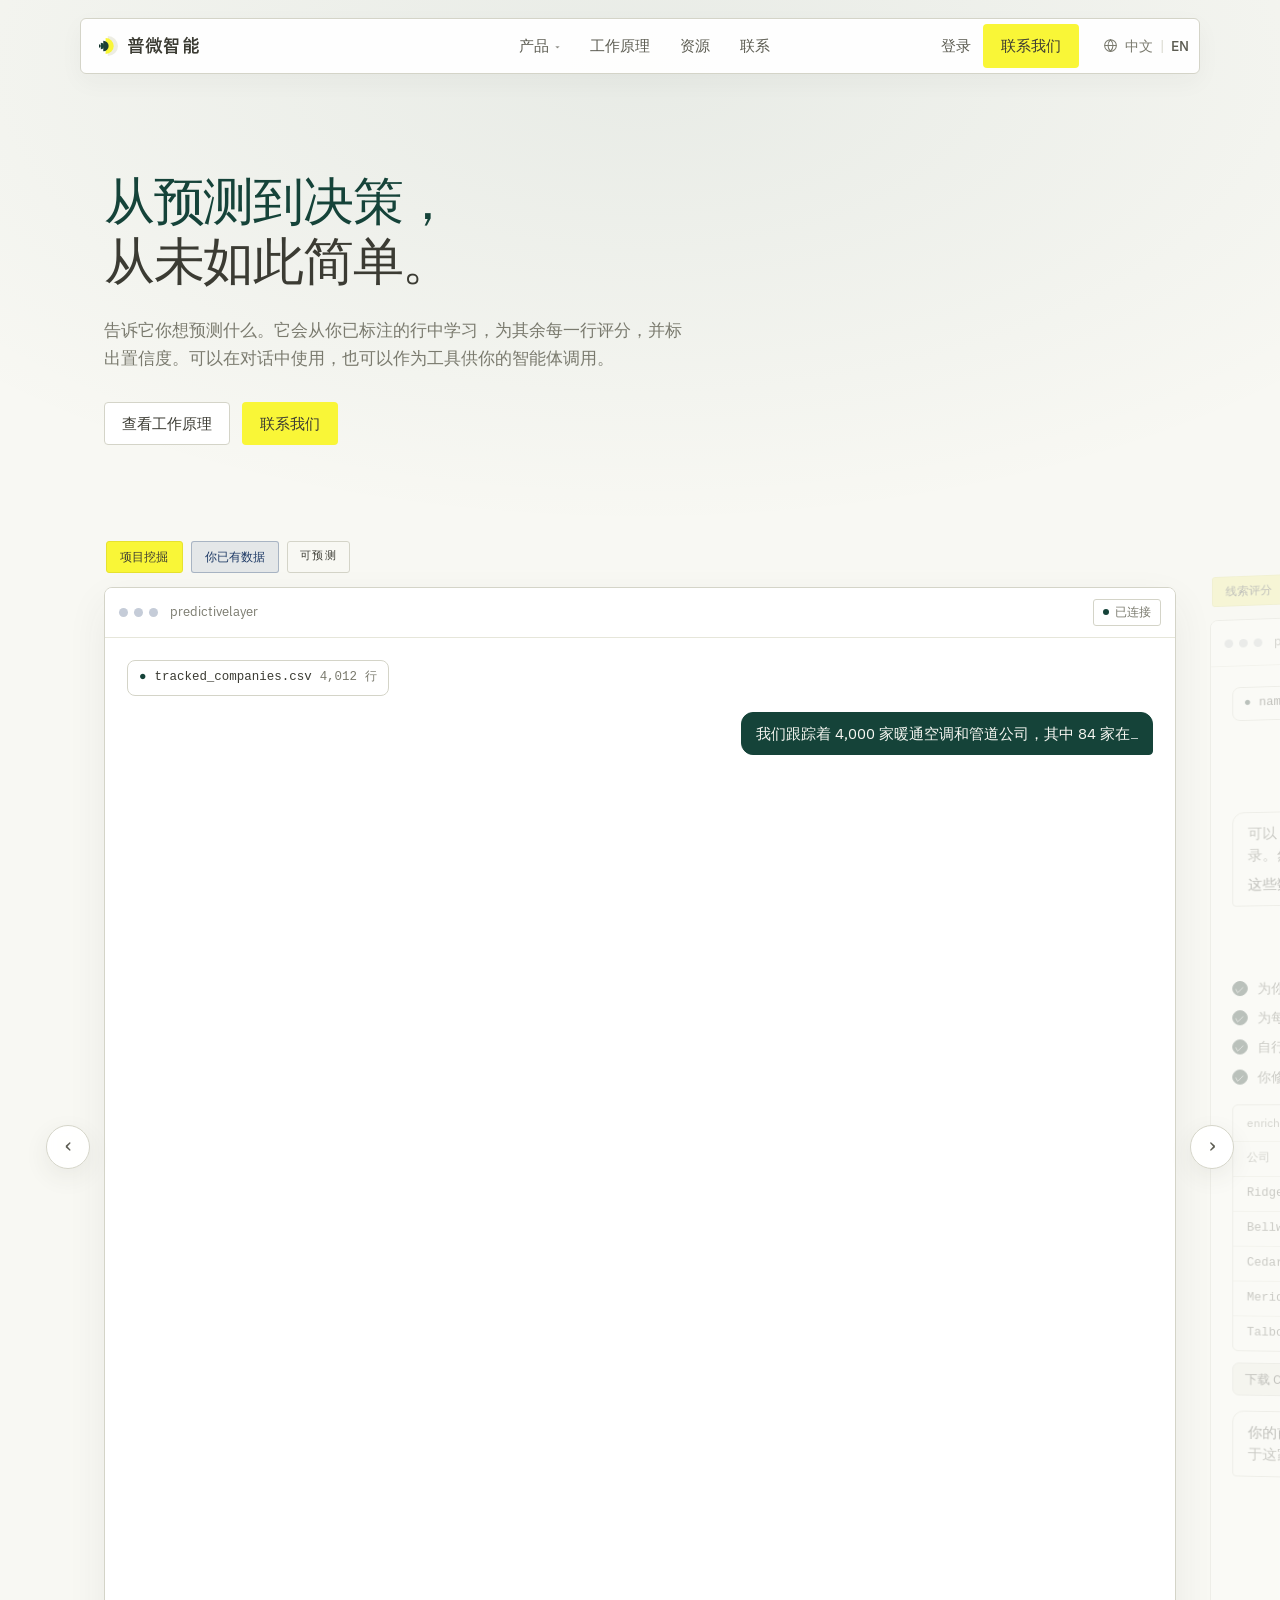
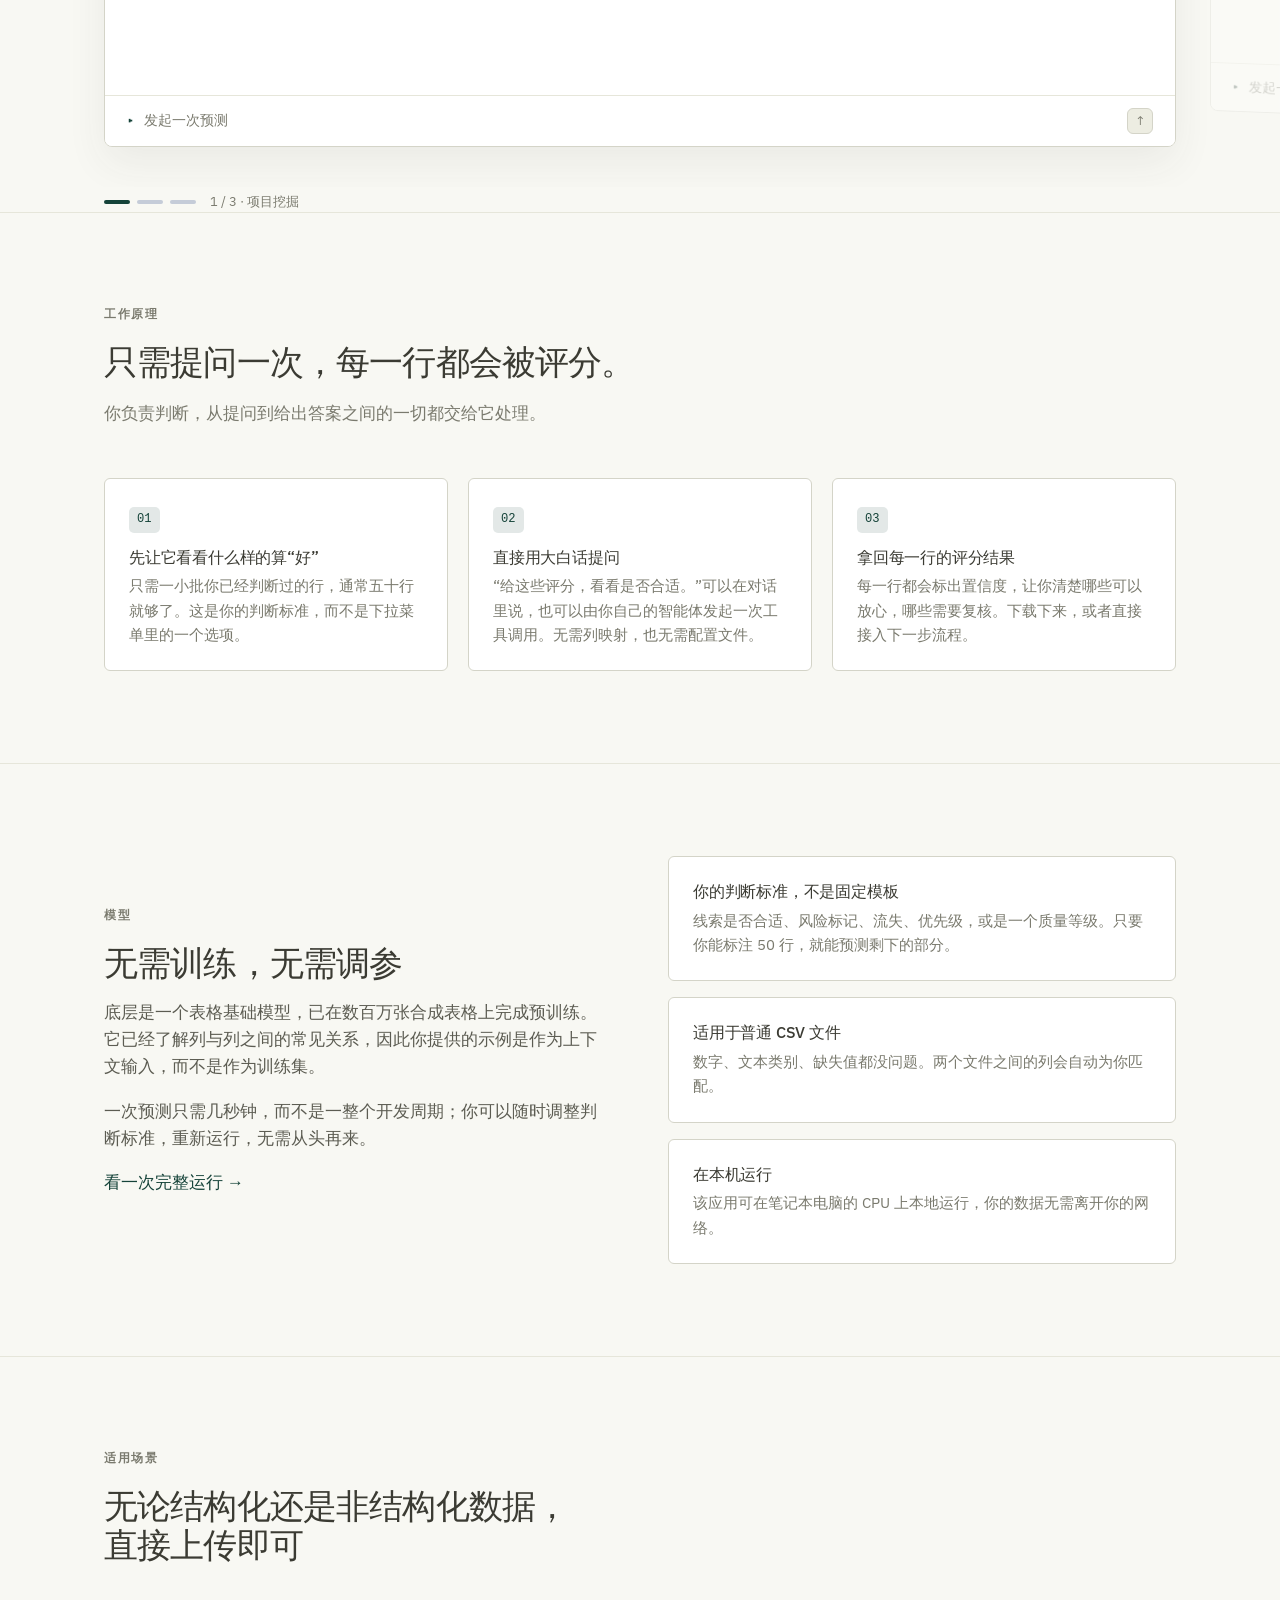
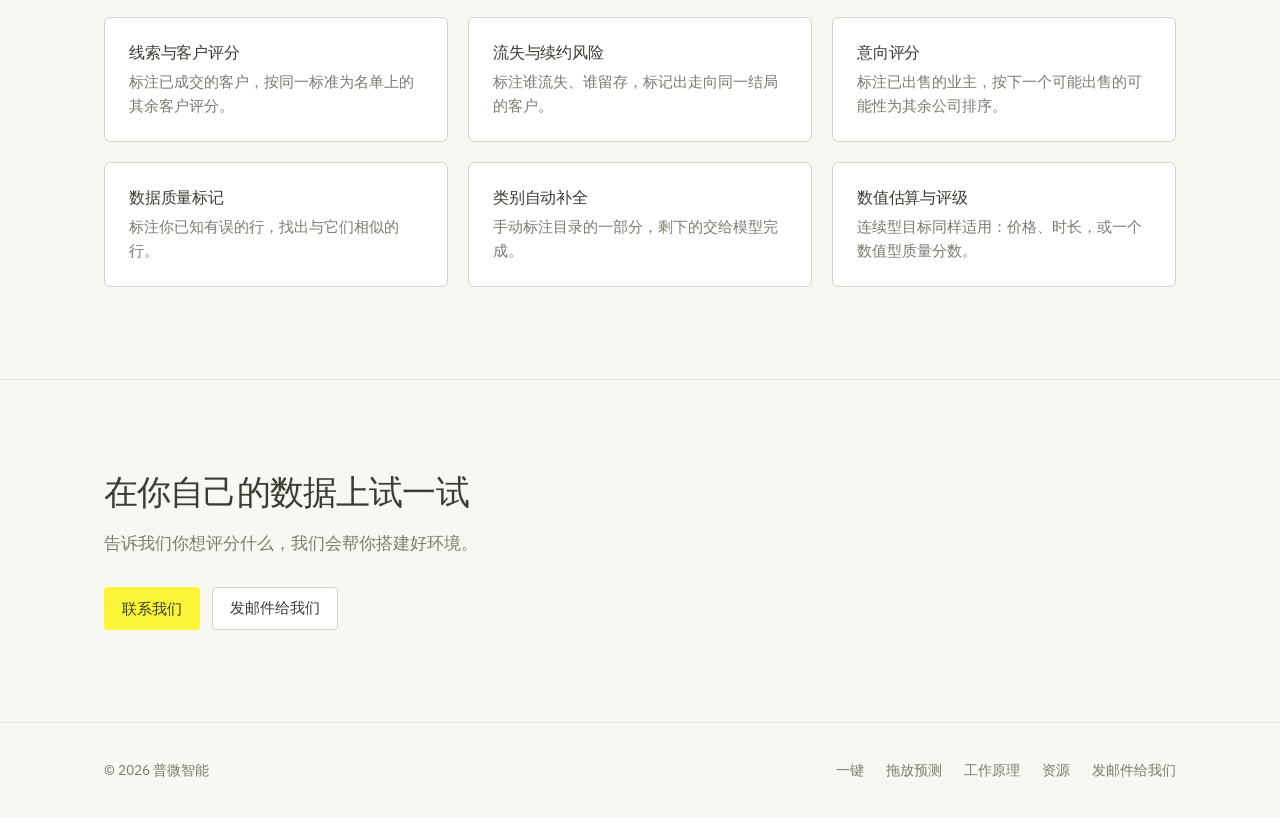
==== commit 1e0a52ec: "Try Forge Origination’s cream, forest green, and yellow palette. Mapped from their Webflow tokens: #" ====
--- a/zh/index.html
+++ b/zh/index.html
@@ -5,8 +5,8 @@
 <meta name="viewport" content="width=device-width, initial-scale=1">
 <title>predictivelayer.io — 从预测到决策，从未如此简单</title>
 <meta name="description" content="说出你想预测什么。它会从你的已标注样本中学习，为剩余的每一行评分，并标出置信度。可以在对话中使用，也可以作为工具供你的智能体调用。">
-<meta name="theme-color" content="#f4f5f7">
-<link rel="stylesheet" href="../styles.css?v=35">
+<meta name="theme-color" content="#f8f8f3">
+<link rel="stylesheet" href="../styles.css?v=36">
 <link rel="icon" href="/logo.svg" type="image/svg+xml">
 </head>
 <body>
--- a/styles.css
+++ b/styles.css
@@ -2,29 +2,29 @@
    Plain CSS. No frameworks, no third-party font requests, no trackers. */
 
 :root {
-  /* Institutional paper — PE / diligence tone. Cool white, not cream.
-     Panels stay white so structure comes from hairlines, not colour blocks. */
-  --bg:         #f4f5f7;
-  --bg-2:       #eef0f3;
+  /* Forge Origination–inspired palette (from their Webflow tokens).
+     Cream paper, charcoal ink, forest brand, bright yellow accent. */
+  --bg:         #f8f8f3;
+  --bg-2:       #f3f3ec;
   --panel:      #ffffff;
-  --panel-2:    #e8ebf0;
-  --line:       #c8ced8;
-  --line-soft:  #e1e4ea;
-
-  --ink:        #0a1628;
-  --ink-2:      #3a4658;
-  --muted:      #667385;
-
-  /* Brand accent is muted gold — the PE cue. --sand names are historical;
-     values are gold. Dark enough for AA body links on white. */
-  --sand-deep:  #3f3118;
-  --sand:       #8f7340;
-  --sand-2:     #735c33;
-  --sand-text:  #6a542d;
-  --sand-soft:  #a8894c;
-
-  /* Supporting spectrum. Steel blue is the second state / second series.
-     Amber is caution. Red is errors only, never a data category. */
+  --panel-2:    #edede2;
+  --line:       #d4d4c8;
+  --line-soft:  #e6e6da;
+
+  --ink:        #3b3b33;
+  --ink-2:      #5c5c52;
+  --muted:      #7a7a6e;
+
+  /* Brand = forest green. Accent cue = Forge yellow on buttons/tags.
+     --sand* names are historical. */
+  --sand-deep:  #0f2f28;
+  --sand:       #154339;
+  --sand-2:     #10362e;
+  --sand-text:  #154339;
+  --sand-soft:  #1c3f36;
+
+  /* Supporting spectrum. Steel blue is second state. Amber/caution stays
+     distinct from the yellow CTA. Red is errors only. */
   --blue:       #2a4a7a;
   --blue-text:  #1e3a66;
   --blue-dim:   rgba(42,74,122,.12);
@@ -37,15 +37,18 @@
 
   --accent:     var(--sand);
   --accent-2:   var(--sand-2);
-  --accent-dim: rgba(143,115,64,.12);
+  --accent-dim: rgba(21,67,57,.12);
   --accent-ink: var(--sand-text);
+
+  /* Forge yellow — CTAs and tag fills, not body links (contrast). */
+  --forge-yellow: #f9f637;
+  --forge-yellow-ink: #3b3b33;
 
   --radius:     6px;
   --radius-lg:  8px;
   --maxw:       1120px;
 
-  /* IBM Plex Sans only — deal-memo clarity, no decorative serif.
-     Self-hosted under OFL; no third-party request at runtime. */
+  /* IBM Plex Sans — deal-memo clarity. Self-hosted OFL. */
   --font: "IBM Plex Sans", "Helvetica Neue", Helvetica, Arial, sans-serif;
   --font-display: var(--font);
   --mono: ui-monospace, SFMono-Regular, "SF Mono", Menlo, Consolas,
@@ -123,7 +126,7 @@
   overflow-x: clip;
 }
 
-/* Quiet navy depth at the top — no tinted glow. PE pages stay calm. */
+/* Soft forest wash — Forge green, very low opacity on cream. */
 body::before {
   content: "";
   position: absolute;
@@ -133,9 +136,9 @@
   width: 1800px;
   height: 900px;
   background: radial-gradient(ellipse at center,
-              rgba(10,22,40,.05) 0%,
-              rgba(10,22,40,.02) 42%,
-              rgba(244,245,247,0) 72%);
+              rgba(21,67,57,.07) 0%,
+              rgba(21,67,57,.03) 42%,
+              rgba(248,248,243,0) 72%);
   pointer-events: none;
   z-index: 0;
 }
@@ -188,7 +191,7 @@
   border-radius: 6px;
   background: rgba(255,255,255,.94);
   box-shadow: 0 1px 0 rgba(255,255,255,.8) inset,
-              0 8px 24px rgba(10,22,40,.04);
+              0 8px 24px rgba(59,59,51,.04);
 }
 
 /* The mark sits left of the name. Fixed height so it lines up with the
@@ -263,16 +266,16 @@
   white-space: nowrap;
 }
 
-/* Primary: navy fill, white label. Gold stays for accents and scored data. */
-.btn-primary { background: var(--ink); color: #fff; }
-.btn-primary:hover { background: #15243a; color: #fff; }
+/* Primary: Forge yellow fill, charcoal label — matches their CTA cue. */
+.btn-primary { background: var(--forge-yellow); color: var(--forge-yellow-ink); }
+.btn-primary:hover { background: #ece52a; color: var(--forge-yellow-ink); }
 
 .btn-secondary {
   background: var(--panel);
   color: var(--ink);
   border-color: var(--line);
 }
-.btn-secondary:hover { background: var(--panel-2); border-color: #b0bac8; color: var(--ink); }
+.btn-secondary:hover { background: var(--panel-2); border-color: #c0c0b4; color: var(--ink); }
 
 .btn-ghost { background: none; color: var(--ink-2); padding: 9px 4px; }
 .btn-ghost:hover { color: var(--ink); }
@@ -322,7 +325,7 @@
   overflow: hidden;
   text-align: left;
   box-shadow: 0 1px 0 rgba(255,255,255,.9) inset,
-              0 16px 40px rgba(10,22,40,.07);
+              0 16px 40px rgba(59,59,51,.07);
 }
 
 /* Three examples share the panel. Only one is in the document at a time, so
@@ -397,9 +400,9 @@
 }
 /* What the run is for. */
 .tag-use {
-  color: var(--accent-ink);
-  background: rgba(143,115,64,.10);
-  border: 1px solid rgba(143,115,64,.32);
+  color: var(--forge-yellow-ink);
+  background: var(--forge-yellow);
+  border: 1px solid #e6e22e;
 }
 /* Where the data stands. Blue when they already hold it, red when they do
    not, violet when the thing being predicted has to be worked out first. */
@@ -451,9 +454,9 @@
   padding: 0 0 3px;
   font-family: var(--font);
   transition: background .15s ease, color .15s ease, border-color .15s ease, opacity .2s ease;
-  box-shadow: 0 8px 24px rgba(11,22,40,.08);
-}
-.demo-arrow:hover { background: var(--panel-2); color: var(--ink); border-color: #b0bac8; }
+  box-shadow: 0 8px 24px rgba(59,59,51,.08);
+}
+.demo-arrow:hover { background: var(--panel-2); color: var(--ink); border-color: #c0c0b4; }
 .demo-arrow:focus-visible { outline: 2px solid var(--accent); outline-offset: 2px; }
 .demo-arrow[disabled] { opacity: .25; cursor: default; }
 .demo-arrow.prev { left: max(10px, calc(50vw - var(--card-w) / 2 - 58px)); }
@@ -564,9 +567,9 @@
 .msg-user {
   align-self: flex-end;
   max-width: 78%;
-  background: var(--ink);
-  border: 1px solid var(--ink);
-  color: #fff;
+  background: var(--sand);
+  border: 1px solid var(--sand);
+  color: #f8f8f3;
   border-radius: 12px 12px 4px 12px;
   padding: 10px 14px;
   font-size: .92rem;
@@ -665,14 +668,14 @@
    person already had; these two are the thing they came for. Soft wash —
    no neon glow on a light page. */
 .col-new {
-  background: rgba(143,115,64,.10);
+  background: rgba(21,67,57,.10);
   color: var(--sand-text) !important;
   text-shadow: none;
   font-weight: 500;
 }
 table.data th.col-new {
   color: var(--sand-2) !important;
-  background: rgba(143,115,64,.14);
+  background: rgba(21,67,57,.14);
 }
 
 /* Light the edges of the block, so the two columns read as one lit panel
@@ -680,35 +683,35 @@
    a class on it: the cell that follows a cell that is not new. */
 table.data td:not(.col-new) + td.col-new,
 table.data th:not(.col-new) + th.col-new {
-  box-shadow: inset 2px 0 0 rgba(143,115,64,.45),
-              inset 18px 0 24px -18px rgba(143,115,64,.18);
+  box-shadow: inset 2px 0 0 rgba(21,67,57,.45),
+              inset 18px 0 24px -18px rgba(21,67,57,.18);
 }
 table.data td.col-new:last-child,
 table.data th.col-new:last-child {
-  box-shadow: inset -2px 0 0 rgba(143,115,64,.45),
-              inset -18px 0 24px -18px rgba(143,115,64,.18);
+  box-shadow: inset -2px 0 0 rgba(21,67,57,.45),
+              inset -18px 0 24px -18px rgba(21,67,57,.18);
 }
 /* The block is capped top and bottom by the header and the last row. */
-table.data thead th.col-new { box-shadow: inset 0 2px 0 rgba(143,115,64,.4); }
+table.data thead th.col-new { box-shadow: inset 0 2px 0 rgba(21,67,57,.4); }
 table.data thead th:not(.col-new) + th.col-new {
-  box-shadow: inset 2px 0 0 rgba(143,115,64,.45),
-              inset 18px 0 24px -18px rgba(143,115,64,.18),
-              inset 0 2px 0 rgba(143,115,64,.4);
+  box-shadow: inset 2px 0 0 rgba(21,67,57,.45),
+              inset 18px 0 24px -18px rgba(21,67,57,.18),
+              inset 0 2px 0 rgba(21,67,57,.4);
 }
 table.data thead th.col-new:last-child {
-  box-shadow: inset -2px 0 0 rgba(143,115,64,.45),
-              inset -18px 0 24px -18px rgba(143,115,64,.18),
-              inset 0 2px 0 rgba(143,115,64,.4);
+  box-shadow: inset -2px 0 0 rgba(21,67,57,.45),
+              inset -18px 0 24px -18px rgba(21,67,57,.18),
+              inset 0 2px 0 rgba(21,67,57,.4);
 }
 table.data tr:last-child td:not(.col-new) + td.col-new {
-  box-shadow: inset 2px 0 0 rgba(143,115,64,.45),
-              inset 18px 0 24px -18px rgba(143,115,64,.18),
-              inset 0 -2px 0 rgba(143,115,64,.4);
+  box-shadow: inset 2px 0 0 rgba(21,67,57,.45),
+              inset 18px 0 24px -18px rgba(21,67,57,.18),
+              inset 0 -2px 0 rgba(21,67,57,.4);
 }
 table.data tr:last-child td.col-new:last-child {
-  box-shadow: inset -2px 0 0 rgba(143,115,64,.45),
-              inset -18px 0 24px -18px rgba(143,115,64,.18),
-              inset 0 -2px 0 rgba(143,115,64,.4);
+  box-shadow: inset -2px 0 0 rgba(21,67,57,.45),
+              inset -18px 0 24px -18px rgba(21,67,57,.18),
+              inset 0 -2px 0 rgba(21,67,57,.4);
 }
 
 /* While a cell is still settling it is dimmer, so the moment it locks onto
@@ -735,7 +738,7 @@
 .card h3 { margin-bottom: .45em; }
 .card p { margin-bottom: 0; font-size: .95rem; color: var(--muted); }
 .card-link { display: block; color: inherit; }
-.card-link:hover { border-color: #b0bac8; background: var(--panel-2); color: inherit; }
+.card-link:hover { border-color: #c0c0b4; background: var(--panel-2); color: inherit; }
 .card-tag {
   font-size: .7rem;
   font-weight: 600;
@@ -782,7 +785,7 @@
   color: var(--ink);
   cursor: pointer;
 }
-.copy-btn:hover { border-color: #b0bac8; }
+.copy-btn:hover { border-color: #c0c0b4; }
 
 .field { margin-bottom: 15px; text-align: left; }
 .field label { display: block; font-size: .85rem; font-weight: 500; color: var(--ink-2); margin-bottom: 6px; }
@@ -933,7 +936,7 @@
   border-radius: 4px;
   padding: 2px 7px;
 }
-.tag-good { background: rgba(143,115,64,.14); color: var(--sand-text); }
+.tag-good { background: rgba(21,67,57,.14); color: var(--sand-text); }
 .tag-bad  { background: var(--blue-dim); color: var(--blue-text); }
 
 .fix {
@@ -992,7 +995,7 @@
   border: 1px solid var(--line);
   border-radius: 12px;
   padding: 8px;
-  box-shadow: 0 20px 50px rgba(11,22,40,.12);
+  box-shadow: 0 20px 50px rgba(59,59,51,.12);
   opacity: 0;
   visibility: hidden;
   transition: opacity .15s ease, transform .15s ease, visibility .15s;
@@ -1116,8 +1119,8 @@
   padding: 4px 9px;
   text-align: center;
 }
-.lrow.fixed { background: rgba(143,115,64,.07); }
-.lrow.fixed .act { border-color: rgba(143,115,64,.45); color: var(--sand-text); }
+.lrow.fixed { background: rgba(21,67,57,.07); }
+.lrow.fixed .act { border-color: rgba(21,67,57,.45); color: var(--sand-text); }
 .lrow .was {
   font-size: .72rem;
   color: var(--muted);
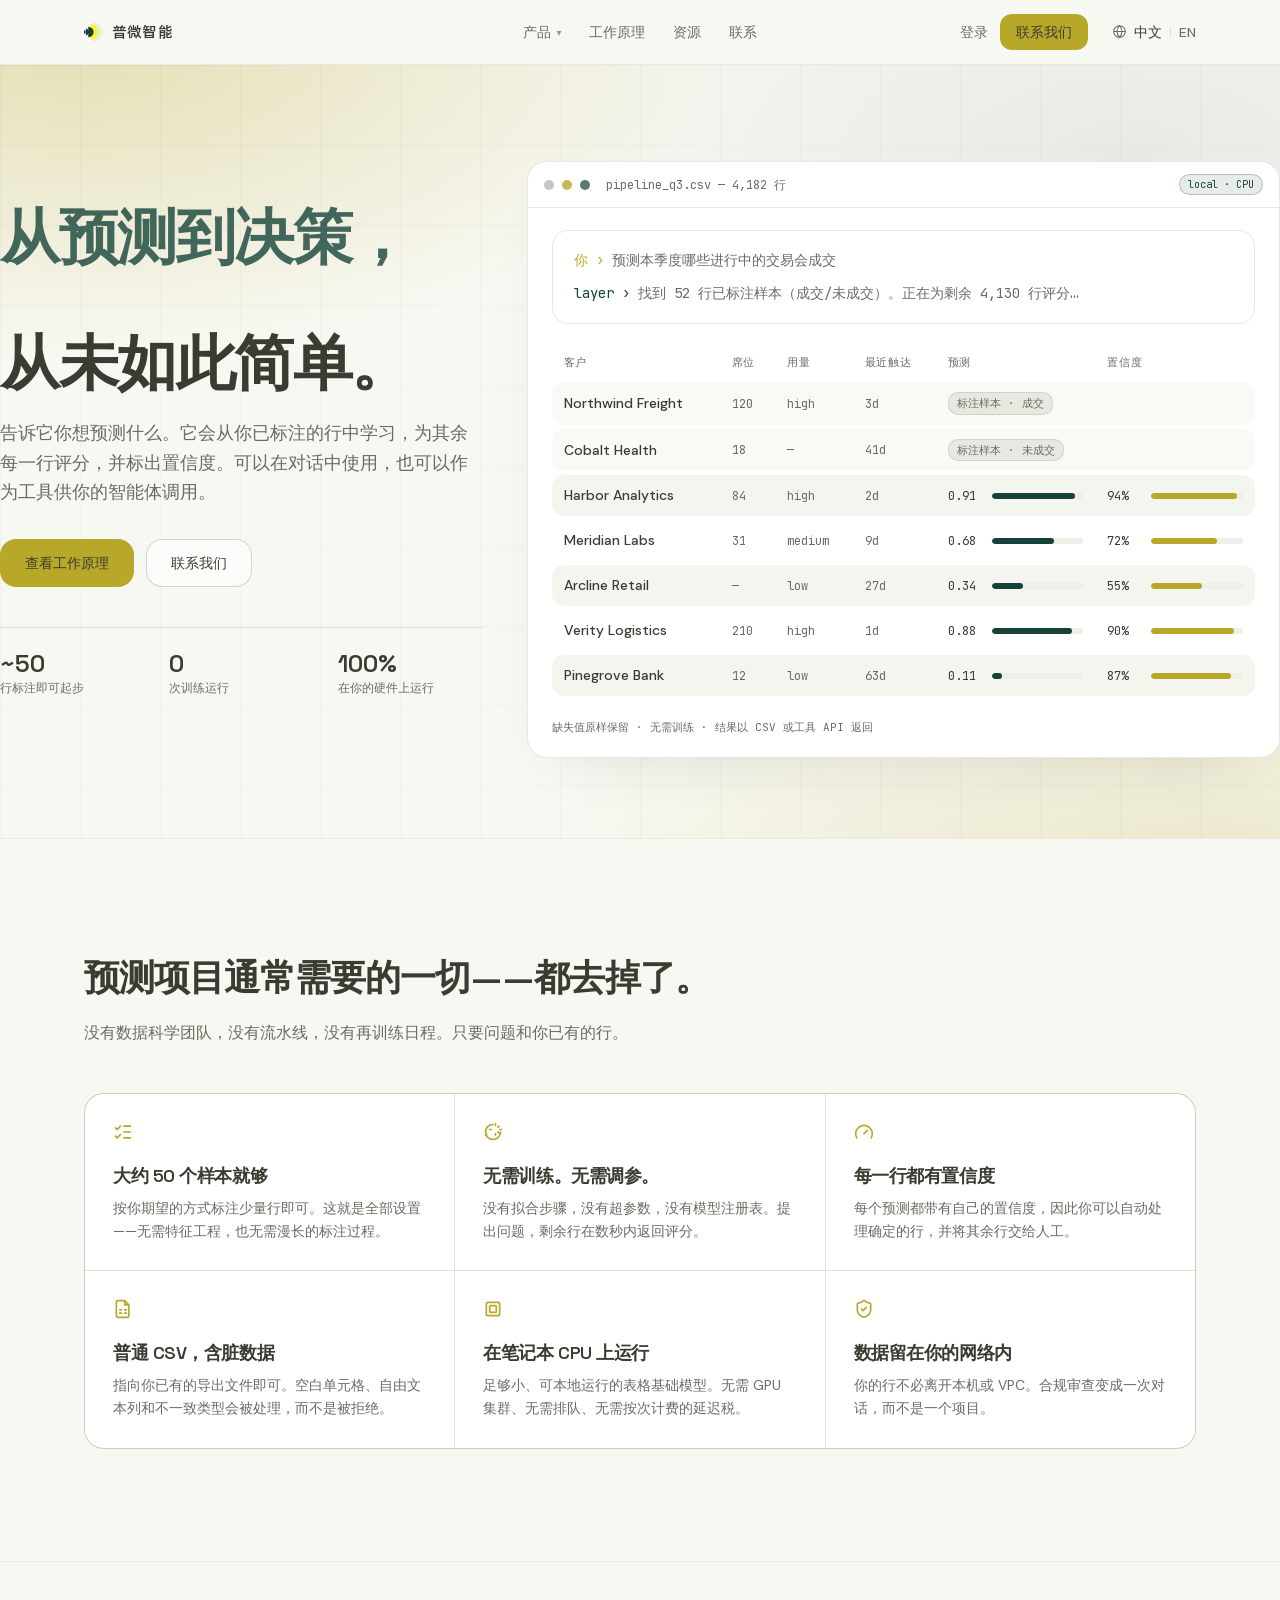
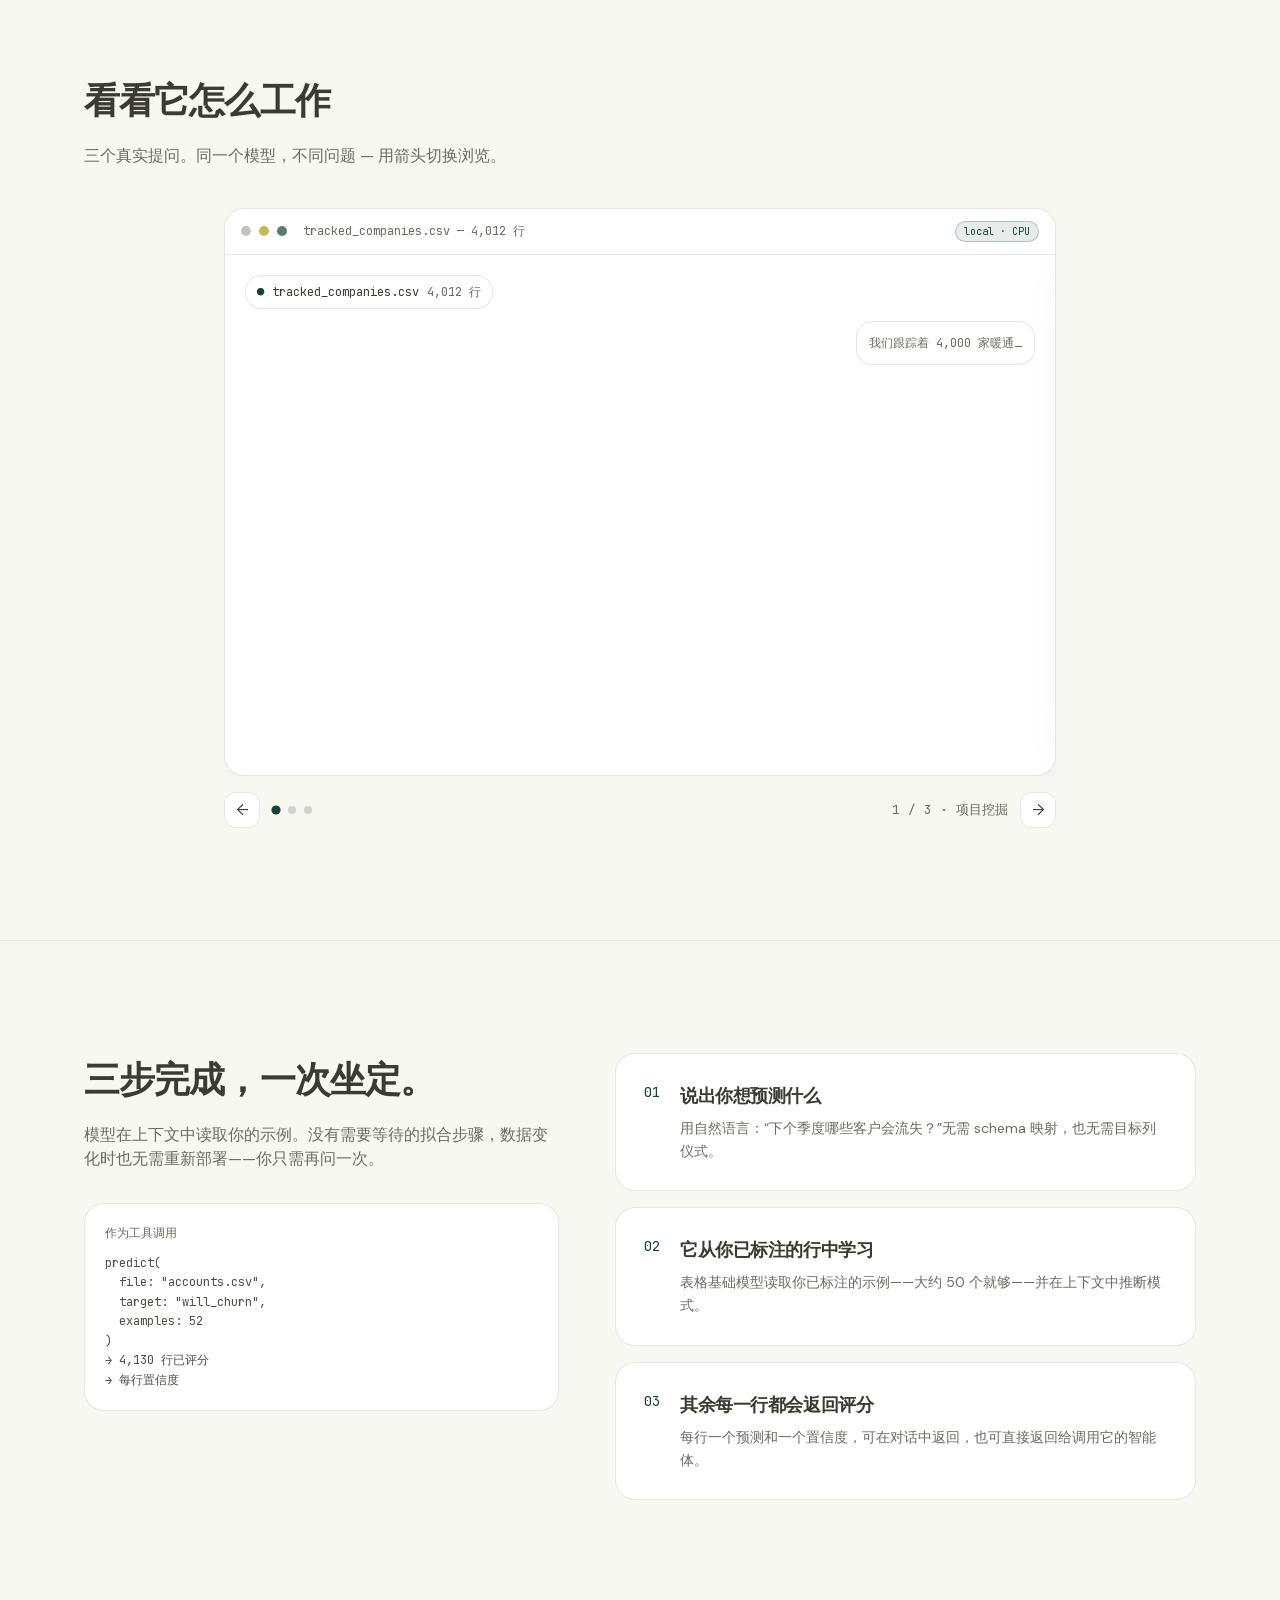
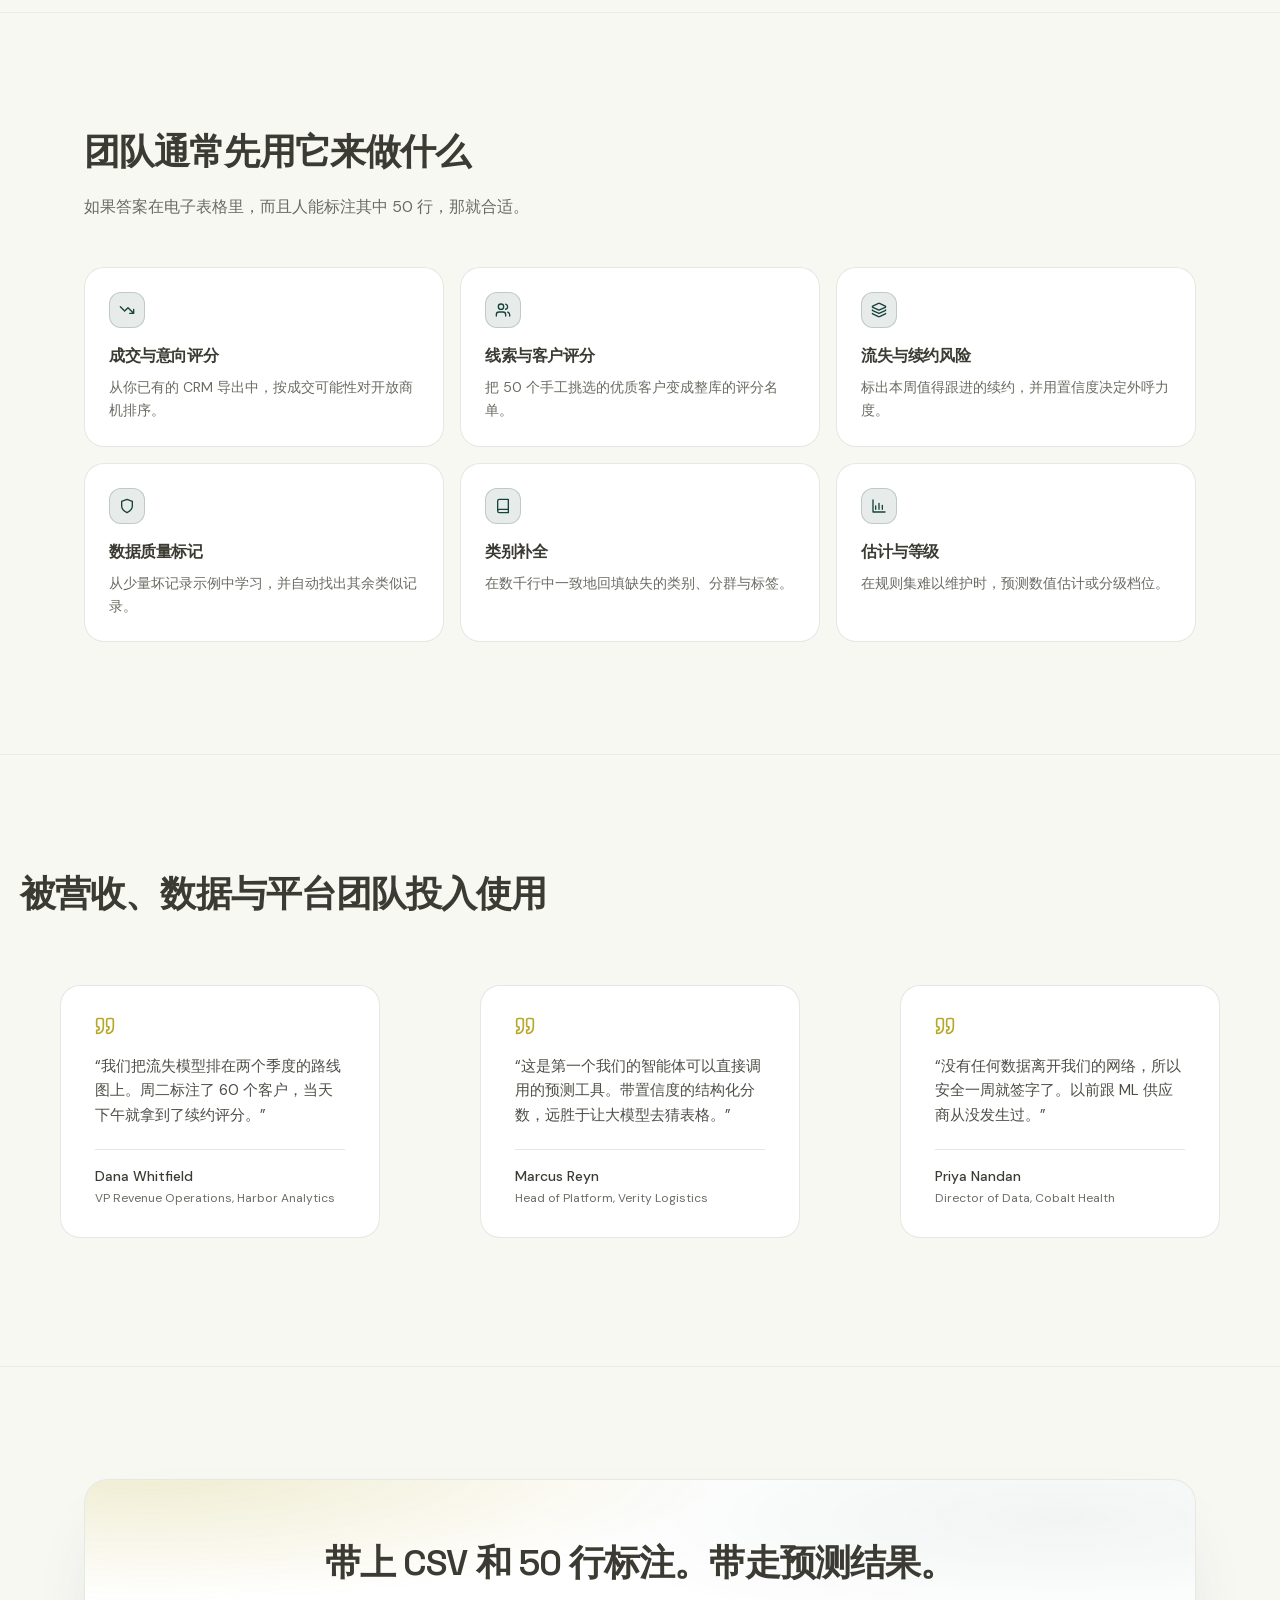
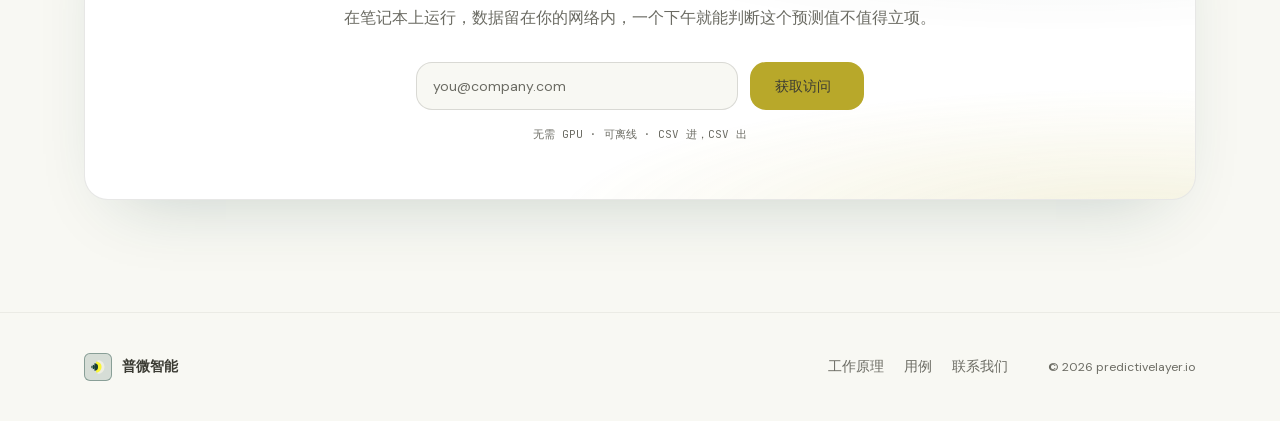
==== commit 668ede77: "Deploy light-theme marketing site redo. Refresh EN pages, styles, and hero assets; sync zh homepage " ====
--- a/zh/index.html
+++ b/zh/index.html
@@ -6,7 +6,7 @@
 <title>predictivelayer.io — 从预测到决策，从未如此简单</title>
 <meta name="description" content="说出你想预测什么。它会从你的已标注样本中学习，为剩余的每一行评分，并标出置信度。可以在对话中使用，也可以作为工具供你的智能体调用。">
 <meta name="theme-color" content="#f8f8f3">
-<link rel="stylesheet" href="../styles.css?v=36">
+<link rel="stylesheet" href="../styles.css?v=45">
 <link rel="icon" href="/logo.svg" type="image/svg+xml">
 </head>
 <body>
@@ -49,26 +49,220 @@
 <main>
 
   <section class="hero">
+    <div class="hero-bg" aria-hidden="true">
+      <div class="hero-glow"></div>
+      <div class="grid-veil"></div>
+    </div>
+    <div class="wrap hero-inner">
+      <div class="hero-grid">
+        <div class="hero-copy">
+          <h1><span class="hl-line">从预测到决策，</span><br class="brk">从未如此简单。</h1>
+          <p class="sub">告诉它你想预测什么。它会从你已标注的行中学习，为其余每一行评分，并标出置信度。可以在对话中使用，也可以作为工具供你的智能体调用。</p>
+          <div class="btn-row">
+            <a class="btn btn-accent" href="auto.html">查看工作原理</a>
+            <a class="btn btn-secondary" href="contact.html">联系我们</a>
+          </div>
+          <dl class="hero-stats">
+            <div><dt>~50</dt><dd>行标注即可起步</dd></div>
+            <div><dt>0</dt><dd>次训练运行</dd></div>
+            <div><dt>100%</dt><dd>在你的硬件上运行</dd></div>
+          </dl>
+        </div>
+
+        <div class="hero-visual">
+          <div class="score-demo">
+            <div class="demo-bar">
+              <span class="dots"><i></i><i></i><i></i></span>
+              <span class="bar-title">pipeline_q3.csv — 4,182 行</span>
+              <span class="spacer"></span>
+              <span class="pill">local · CPU</span>
+            </div>
+            <div class="score-demo-body">
+              <div class="score-log">
+                <p><span class="who-you">你 ›</span> 预测本季度哪些进行中的交易会成交</p>
+                <p><span class="who-layer">layer ›</span> 找到 52 行已标注样本（成交/未成交）。正在为剩余 4,130 行评分…</p>
+              </div>
+              <div class="score-table-wrap">
+                <table class="score-table">
+                  <thead>
+                    <tr>
+                      <th>客户</th>
+                      <th>席位</th>
+                      <th>用量</th>
+                      <th>最近触达</th>
+                      <th>预测</th>
+                      <th>置信度</th>
+                    </tr>
+                  </thead>
+                  <tbody>
+                    <tr class="score-labeled">
+                      <td>Northwind Freight</td>
+                      <td class="mono-cell">120</td>
+                      <td class="mono-cell">high</td>
+                      <td class="mono-cell">3d</td>
+                      <td colspan="2"><span class="score-badge">标注样本 · 成交</span></td>
+                    </tr>
+                    <tr class="score-labeled">
+                      <td>Cobalt Health</td>
+                      <td class="mono-cell">18</td>
+                      <td class="mono-cell">—</td>
+                      <td class="mono-cell">41d</td>
+                      <td colspan="2"><span class="score-badge">标注样本 · 未成交</span></td>
+                    </tr>
+                    <tr class="score-row">
+                      <td>Harbor Analytics</td>
+                      <td class="mono-cell">84</td>
+                      <td class="mono-cell">high</td>
+                      <td class="mono-cell">2d</td>
+                      <td>
+                        <div class="score-metric">
+                          <span class="num">0.91</span>
+                          <span class="score-bar is-primary" aria-hidden="true"><i style="width:91%"></i></span>
+                        </div>
+                      </td>
+                      <td>
+                        <div class="score-metric">
+                          <span class="num">94%</span>
+                          <span class="score-bar is-accent" aria-hidden="true"><i style="width:94%"></i></span>
+                        </div>
+                      </td>
+                    </tr>
+                    <tr class="score-row is-alt">
+                      <td>Meridian Labs</td>
+                      <td class="mono-cell">31</td>
+                      <td class="mono-cell">medium</td>
+                      <td class="mono-cell">9d</td>
+                      <td>
+                        <div class="score-metric">
+                          <span class="num">0.68</span>
+                          <span class="score-bar is-primary" aria-hidden="true"><i style="width:68%"></i></span>
+                        </div>
+                      </td>
+                      <td>
+                        <div class="score-metric">
+                          <span class="num">72%</span>
+                          <span class="score-bar is-accent" aria-hidden="true"><i style="width:72%"></i></span>
+                        </div>
+                      </td>
+                    </tr>
+                    <tr class="score-row">
+                      <td>Arcline Retail</td>
+                      <td class="mono-cell">—</td>
+                      <td class="mono-cell">low</td>
+                      <td class="mono-cell">27d</td>
+                      <td>
+                        <div class="score-metric">
+                          <span class="num">0.34</span>
+                          <span class="score-bar is-primary" aria-hidden="true"><i style="width:34%"></i></span>
+                        </div>
+                      </td>
+                      <td>
+                        <div class="score-metric">
+                          <span class="num">55%</span>
+                          <span class="score-bar is-accent" aria-hidden="true"><i style="width:55%"></i></span>
+                        </div>
+                      </td>
+                    </tr>
+                    <tr class="score-row is-alt">
+                      <td>Verity Logistics</td>
+                      <td class="mono-cell">210</td>
+                      <td class="mono-cell">high</td>
+                      <td class="mono-cell">1d</td>
+                      <td>
+                        <div class="score-metric">
+                          <span class="num">0.88</span>
+                          <span class="score-bar is-primary" aria-hidden="true"><i style="width:88%"></i></span>
+                        </div>
+                      </td>
+                      <td>
+                        <div class="score-metric">
+                          <span class="num">90%</span>
+                          <span class="score-bar is-accent" aria-hidden="true"><i style="width:90%"></i></span>
+                        </div>
+                      </td>
+                    </tr>
+                    <tr class="score-row">
+                      <td>Pinegrove Bank</td>
+                      <td class="mono-cell">12</td>
+                      <td class="mono-cell">low</td>
+                      <td class="mono-cell">63d</td>
+                      <td>
+                        <div class="score-metric">
+                          <span class="num">0.11</span>
+                          <span class="score-bar is-primary" aria-hidden="true"><i style="width:11%"></i></span>
+                        </div>
+                      </td>
+                      <td>
+                        <div class="score-metric">
+                          <span class="num">87%</span>
+                          <span class="score-bar is-accent" aria-hidden="true"><i style="width:87%"></i></span>
+                        </div>
+                      </td>
+                    </tr>
+                  </tbody>
+                </table>
+              </div>
+              <p class="score-foot">缺失值原样保留 · 无需训练 · 结果以 CSV 或工具 API 返回</p>
+            </div>
+          </div>
+        </div>
+      </div>
+    </div>
+  </section>
+
+  <section class="rule" id="capabilities">
     <div class="wrap">
-      <h1><span class="hl">从预测到决策，</span><br class="brk">从未如此简单。</h1>
-      <p class="sub">告诉它你想预测什么。它会从你已标注的行中学习，为其余每一行评分，并标出置信度。可以在对话中使用，也可以作为工具供你的智能体调用。</p>
-      <div class="btn-row center">
-        <a class="btn btn-secondary" href="auto.html">查看工作原理</a>
-        <a class="btn btn-primary" href="contact.html">联系我们</a>
-      </div>
-
-      <div class="hero-visual">
-        <div class="carousel-wrap">
-          <div class="carousel" id="carousel">
-          <div class="demo-card" data-scene
+      <h2 class="section-title">预测项目通常需要的一切——都去掉了。</h2>
+      <p class="section-lead">没有数据科学团队，没有流水线，没有再训练日程。只要问题和你已有的行。</p>
+      <div class="bento">
+        <div class="bento-cell">
+          <svg class="bento-icon" viewBox="0 0 24 24" fill="none" stroke="currentColor" stroke-width="2" stroke-linecap="round" stroke-linejoin="round" aria-hidden="true"><path d="M13 5h8M13 12h8M13 19h8M3 17l2 2 4-4M3 7l2 2 4-4"/></svg>
+          <h3>大约 50 个样本就够</h3>
+          <p>按你期望的方式标注少量行即可。这就是全部设置——无需特征工程，也无需漫长的标注过程。</p>
+        </div>
+        <div class="bento-cell">
+          <svg class="bento-icon" viewBox="0 0 24 24" fill="none" stroke="currentColor" stroke-width="2" stroke-linecap="round" stroke-linejoin="round" aria-hidden="true"><path d="M15 4V2M15 16v-2M8 9h2M20 9h2M17.8 11.8 19 13M17.8 6.2 19 5M3 16l1.5-1.5M21 12a9 9 0 1 1-9-9"/></svg>
+          <h3>无需训练。无需调参。</h3>
+          <p>没有拟合步骤，没有超参数，没有模型注册表。提出问题，剩余行在数秒内返回评分。</p>
+        </div>
+        <div class="bento-cell">
+          <svg class="bento-icon" viewBox="0 0 24 24" fill="none" stroke="currentColor" stroke-width="2" stroke-linecap="round" stroke-linejoin="round" aria-hidden="true"><path d="m12 14 4-4M3.34 19a10 10 0 1 1 17.32 0"/></svg>
+          <h3>每一行都有置信度</h3>
+          <p>每个预测都带有自己的置信度，因此你可以自动处理确定的行，并将其余行交给人工。</p>
+        </div>
+        <div class="bento-cell">
+          <svg class="bento-icon" viewBox="0 0 24 24" fill="none" stroke="currentColor" stroke-width="2" stroke-linecap="round" stroke-linejoin="round" aria-hidden="true"><path d="M6 22a2 2 0 0 1-2-2V4a2 2 0 0 1 2-2h8l5 5v13a2 2 0 0 1-2 2zM14 2v5h5M8 13h2M14 13h2M8 17h2M14 17h2"/></svg>
+          <h3>普通 CSV，含脏数据</h3>
+          <p>指向你已有的导出文件即可。空白单元格、自由文本列和不一致类型会被处理，而不是被拒绝。</p>
+        </div>
+        <div class="bento-cell">
+          <svg class="bento-icon" viewBox="0 0 24 24" fill="none" stroke="currentColor" stroke-width="2" stroke-linecap="round" stroke-linejoin="round" aria-hidden="true"><rect x="4" y="4" width="16" height="16" rx="2"/><rect x="8" y="8" width="8" height="8" rx="1"/></svg>
+          <h3>在笔记本 CPU 上运行</h3>
+          <p>足够小、可本地运行的表格基础模型。无需 GPU 集群、无需排队、无需按次计费的延迟税。</p>
+        </div>
+        <div class="bento-cell">
+          <svg class="bento-icon" viewBox="0 0 24 24" fill="none" stroke="currentColor" stroke-width="2" stroke-linecap="round" stroke-linejoin="round" aria-hidden="true"><path d="M20 13c0 5-3.5 7.5-7.66 8.95a1 1 0 0 1-.67-.01C7.5 20.5 4 18 4 13V6a1 1 0 0 1 1-1c2 0 4.5-1.2 6.24-2.72a1.17 1.17 0 0 1 1.52 0C14.51 3.81 17 5 19 5a1 1 0 0 1 1 1z"/><path d="m9 12 2 2 4-4"/></svg>
+          <h3>数据留在你的网络内</h3>
+          <p>你的行不必离开本机或 VPC。合规审查变成一次对话，而不是一个项目。</p>
+        </div>
+      </div>
+    </div>
+  </section>
+
+  <section class="rule demos-section" id="demos">
+    <div class="wrap">
+      <h2 class="section-title">看看它怎么工作</h2>
+      <p class="section-lead">三个真实提问。同一个模型，不同问题 — 用箭头切换浏览。</p>
+      <div class="carousel-wrap">
+            <div class="carousel" id="carousel">
+<div class="demo-card" data-scene
                data-label="项目挖掘">
-            <span class="scene-tags"><span class="tag-use">项目挖掘</span><span class="tag-data">你已有数据</span><span class="tag-verdict">可预测</span></span>
             <div class="demo">
             <div class="demo-bar">
               <span class="dots"><i></i><i></i><i></i></span>
-              <span>predictivelayer</span>
+              <span class="bar-title">tracked_companies.csv — 4,012 行</span>
               <span class="spacer"></span>
-              <span class="pill"><span class="live"></span> 已连接</span>
+              <span class="pill">local · CPU</span>
             </div>
             <div class="demo-body">
 
@@ -126,23 +320,17 @@
               </div>
 
             </div>
-            <div class="demo-foot">
-              <span class="caret">&#9656;</span>
-              <span>发起一次预测</span>
-              <span class="spacer"></span>
-              <span class="send">&#8593;</span>
-            </div>
             </div>
           </div>
-          <div class="demo-card" data-scene
+
+<div class="demo-card" data-scene
                data-label="线索评分">
-            <span class="scene-tags"><span class="tag-use">线索评分</span><span class="tag-data missing">你没有数据</span><span class="tag-verdict">可预测</span></span>
             <div class="demo">
             <div class="demo-bar">
               <span class="dots"><i></i><i></i><i></i></span>
-              <span>predictivelayer</span>
+              <span class="bar-title">names_only.csv — 1,120 行 &middot; 2 列</span>
               <span class="spacer"></span>
-              <span class="pill"><span class="live"></span> 已连接</span>
+              <span class="pill">local · CPU</span>
             </div>
             <div class="demo-body">
 
@@ -200,23 +388,17 @@
               </div>
 
             </div>
-            <div class="demo-foot">
-              <span class="caret">&#9656;</span>
-              <span>发起一次预测</span>
-              <span class="spacer"></span>
-              <span class="send">&#8593;</span>
-            </div>
             </div>
           </div>
-          <div class="demo-card" data-scene
+
+<div class="demo-card" data-scene
                data-label="模式识别">
-            <span class="scene-tags"><span class="tag-use">模式识别</span><span class="tag-data complex">预测复杂数值</span><span class="tag-verdict">可预测</span></span>
             <div class="demo">
             <div class="demo-bar">
               <span class="dots"><i></i><i></i><i></i></span>
-              <span>predictivelayer</span>
+              <span class="bar-title">past_deals.csv — 210 行 &middot; 9 列</span>
               <span class="spacer"></span>
-              <span class="pill"><span class="live"></span> 已连接</span>
+              <span class="pill">local · CPU</span>
             </div>
             <div class="demo-body">
 
@@ -282,122 +464,177 @@
               </div>
 
             </div>
-            <div class="demo-foot">
-              <span class="caret">&#9656;</span>
-              <span>发起一次预测</span>
-              <span class="spacer"></span>
-              <span class="send">&#8593;</span>
-            </div>
             </div>
           </div>
+            
+            </div>
+            <div class="demo-nav">
+              <button class="demo-arrow" type="button" data-demo-prev aria-label="上一个示例">&#8592;</button>
+              <div class="demo-pips" id="demo-pips"></div>
+              <span class="demo-label" id="demo-label"></span>
+              <button class="demo-arrow" type="button" data-demo-next aria-label="下一个示例">&#8594;</button>
+            </div>
           </div>
-          <button class="demo-arrow prev" data-demo-prev aria-label="上一个示例">&#8249;</button>
-          <button class="demo-arrow next" data-demo-next aria-label="下一个示例">&#8250;</button>
-        </div>
-
-        <div class="demo-nav">
-          <span class="demo-pips" id="demo-pips"></span>
-          <span class="demo-label" id="demo-label"></span>
-        </div>
-      </div>
-      </div>
     </div>
   </section>
 
   <section class="rule" id="how">
     <div class="wrap">
-      <p class="eyebrow center">工作原理</p>
-      <h2 class="center">只需提问一次，每一行都会被评分。</h2>
-      <p class="sub center">你负责判断，从提问到给出答案之间的一切都交给它处理。</p>
-      <div class="grid grid-3" style="margin-top:52px">
-        <div class="card">
-          <span class="step-num">01</span>
-          <h3>先让它看看什么样的算“好”</h3>
-          <p>只需一小批你已经判断过的行，通常五十行就够了。这是你的判断标准，而不是下拉菜单里的一个选项。</p>
-        </div>
-        <div class="card">
-          <span class="step-num">02</span>
-          <h3>直接用大白话提问</h3>
-          <p>“给这些评分，看看是否合适。”可以在对话里说，也可以由你自己的智能体发起一次工具调用。无需列映射，也无需配置文件。</p>
-        </div>
-        <div class="card">
-          <span class="step-num">03</span>
-          <h3>拿回每一行的评分结果</h3>
-          <p>每一行都会标出置信度，让你清楚哪些可以放心，哪些需要复核。下载下来，或者直接接入下一步流程。</p>
-        </div>
+      <div class="how-grid">
+        <div class="how-intro">
+          <h2 class="section-title">三步完成，一次坐定。</h2>
+          <p class="section-lead">模型在上下文中读取你的示例。没有需要等待的拟合步骤，数据变化时也无需重新部署——你只需再问一次。</p>
+          <div class="code-panel">
+            <p class="code-cap">作为工具调用</p>
+            <pre>predict(
+  file: "accounts.csv",
+  target: "will_churn",
+  examples: 52
+)
+→ 4,130 行已评分
+→ 每行置信度</pre>
+          </div>
+        </div>
+        <ol class="steps-list">
+          <li class="step-card">
+            <div class="step-card-inner">
+              <span class="step-num">01</span>
+              <div>
+                <h3>说出你想预测什么</h3>
+                <p>用自然语言：“下个季度哪些客户会流失？”无需 schema 映射，也无需目标列仪式。</p>
+              </div>
+            </div>
+          </li>
+          <li class="step-card">
+            <div class="step-card-inner">
+              <span class="step-num">02</span>
+              <div>
+                <h3>它从你已标注的行中学习</h3>
+                <p>表格基础模型读取你已标注的示例——大约 50 个就够——并在上下文中推断模式。</p>
+              </div>
+            </div>
+          </li>
+          <li class="step-card">
+            <div class="step-card-inner">
+              <span class="step-num">03</span>
+              <div>
+                <h3>其余每一行都会返回评分</h3>
+                <p>每行一个预测和一个置信度，可在对话中返回，也可直接返回给调用它的智能体。</p>
+              </div>
+            </div>
+          </li>
+        </ol>
       </div>
     </div>
   </section>
 
-  <section class="rule">
+  <section class="rule" id="use-cases">
     <div class="wrap">
-      <div class="grid split">
-        <div>
-          <p class="eyebrow">模型</p>
-          <h2>无需训练，无需调参</h2>
-          <p class="lead">底层是一个表格基础模型，已在数百万张合成表格上完成预训练。它已经了解列与列之间的常见关系，因此你提供的示例是作为上下文输入，而不是作为训练集。</p>
-          <p class="lead">一次预测只需几秒钟，而不是一整个开发周期；你可以随时调整判断标准，重新运行，无需从头再来。</p>
-          <p><a href="auto.html">看一次完整运行 &rarr;</a></p>
-        </div>
-        <div class="grid" style="gap:16px">
-          <div class="card">
-            <h3>你的判断标准，不是固定模板</h3>
-            <p>线索是否合适、风险标记、流失、优先级，或是一个质量等级。只要你能标注 50 行，就能预测剩下的部分。</p>
-          </div>
-          <div class="card">
-            <h3>适用于普通 CSV 文件</h3>
-            <p>数字、文本类别、缺失值都没问题。两个文件之间的列会自动为你匹配。</p>
-          </div>
-          <div class="card">
-            <h3>在本机运行</h3>
-            <p>该应用可在笔记本电脑的 CPU 上本地运行，你的数据无需离开你的网络。</p>
-          </div>
+      <h2 class="section-title">团队通常先用它来做什么</h2>
+      <p class="section-lead">如果答案在电子表格里，而且人能标注其中 50 行，那就合适。</p>
+      <div class="use-grid">
+        <div class="use-card">
+          <div class="use-icon"><svg class="" viewBox="0 0 24 24" fill="none" stroke="currentColor" stroke-width="2" stroke-linecap="round" stroke-linejoin="round" aria-hidden="true"><path d="M16 17h6v-6M22 17l-8.5-8.5-5 5L2 7"/></svg></div>
+          <h3>成交与意向评分</h3>
+          <p>从你已有的 CRM 导出中，按成交可能性对开放商机排序。</p>
+        </div>
+        <div class="use-card">
+          <div class="use-icon"><svg class="" viewBox="0 0 24 24" fill="none" stroke="currentColor" stroke-width="2" stroke-linecap="round" stroke-linejoin="round" aria-hidden="true"><path d="M16 21v-2a4 4 0 0 0-4-4H6a4 4 0 0 0-4 4v2"/><circle cx="9" cy="7" r="4"/><path d="M22 21v-2a4 4 0 0 0-3-3.87M16 3.13a4 4 0 0 1 0 7.75"/></svg></div>
+          <h3>线索与客户评分</h3>
+          <p>把 50 个手工挑选的优质客户变成整库的评分名单。</p>
+        </div>
+        <div class="use-card">
+          <div class="use-icon"><svg class="" viewBox="0 0 24 24" fill="none" stroke="currentColor" stroke-width="2" stroke-linecap="round" stroke-linejoin="round" aria-hidden="true"><path d="M12.83 2.18a2 2 0 0 0-1.66 0L2.6 6.08a1 1 0 0 0 0 1.83l8.58 3.91a2 2 0 0 0 1.66 0l8.58-3.9a1 1 0 0 0 0-1.83z"/><path d="M2 12a1 1 0 0 0 .58.91l8.6 3.91a2 2 0 0 0 1.65 0l8.58-3.9A1 1 0 0 0 22 12"/><path d="M2 17a1 1 0 0 0 .58.91l8.6 3.91a2 2 0 0 0 1.65 0l8.58-3.9A1 1 0 0 0 22 17"/></svg></div>
+          <h3>流失与续约风险</h3>
+          <p>标出本周值得跟进的续约，并用置信度决定外呼力度。</p>
+        </div>
+        <div class="use-card">
+          <div class="use-icon"><svg class="" viewBox="0 0 24 24" fill="none" stroke="currentColor" stroke-width="2" stroke-linecap="round" stroke-linejoin="round" aria-hidden="true"><path d="M12 22s8-4 8-10V5l-8-3-8 3v7c0 6 8 10 8 10z"/></svg></div>
+          <h3>数据质量标记</h3>
+          <p>从少量坏记录示例中学习，并自动找出其余类似记录。</p>
+        </div>
+        <div class="use-card">
+          <div class="use-icon"><svg class="" viewBox="0 0 24 24" fill="none" stroke="currentColor" stroke-width="2" stroke-linecap="round" stroke-linejoin="round" aria-hidden="true"><path d="M4 19.5v-15A2.5 2.5 0 0 1 6.5 2H20v20H6.5a2.5 2.5 0 0 1 0-5H20"/></svg></div>
+          <h3>类别补全</h3>
+          <p>在数千行中一致地回填缺失的类别、分群与标签。</p>
+        </div>
+        <div class="use-card">
+          <div class="use-icon"><svg class="" viewBox="0 0 24 24" fill="none" stroke="currentColor" stroke-width="2" stroke-linecap="round" stroke-linejoin="round" aria-hidden="true"><path d="M3 3v18h18"/><path d="M7 12v5M12 8v9M17 11v6"/></svg></div>
+          <h3>估计与等级</h3>
+          <p>在规则集难以维护时，预测数值估计或分级档位。</p>
         </div>
       </div>
     </div>
   </section>
 
-  <section class="rule">
+  <section class="rule" id="proof">
     <div class="wrap">
-      <p class="eyebrow center">适用场景</p>
-      <h2 class="center">无论结构化还是非结构化数据，<br class="brk">直接上传即可</h2>
-      <div class="grid grid-3" style="margin-top:52px">
-        <div class="card"><h3>线索与客户评分</h3><p>标注已成交的客户，按同一标准为名单上的其余客户评分。</p></div>
-        <div class="card"><h3>流失与续约风险</h3><p>标注谁流失、谁留存，标记出走向同一结局的客户。</p></div>
-        <div class="card"><h3>意向评分</h3><p>标注已出售的业主，按下一个可能出售的可能性为其余公司排序。</p></div>
-        <div class="card"><h3>数据质量标记</h3><p>标注你已知有误的行，找出与它们相似的行。</p></div>
-        <div class="card"><h3>类别自动补全</h3><p>手动标注目录的一部分，剩下的交给模型完成。</p></div>
-        <div class="card"><h3>数值估算与评级</h3><p>连续型目标同样适用：价格、时长，或一个数值型质量分数。</p></div>
+      <h2 class="section-title">被营收、数据与平台团队投入使用</h2>
+      <div class="proof-grid">
+        <figure class="proof-card">
+          <svg class="proof-quote-icon" viewBox="0 0 24 24" fill="none" stroke="currentColor" stroke-width="2" stroke-linecap="round" stroke-linejoin="round" aria-hidden="true"><path d="M3 21c3 0 7-1 7-8V5c0-1.25-.756-2.017-2-2H4c-1.25 0-2 .75-2 1.972V11c0 1.25.75 2 2 2 1 0 1 0 1 1v1c0 1-1 2-2 2s-1 .008-1 1.031V21"/><path d="M15 21c3 0 7-1 7-8V5c0-1.25-.757-2.017-2-2h-4c-1.25 0-2 .75-2 1.972V11c0 1.25.75 2 2 2h.75c0 2.25.25 4-2.75 4v3"/></svg>
+          <blockquote>“我们把流失模型排在两个季度的路线图上。周二标注了 60 个客户，当天下午就拿到了续约评分。”</blockquote>
+          <figcaption>
+            <div class="name">Dana Whitfield</div>
+            <div class="role">VP Revenue Operations, Harbor Analytics</div>
+          </figcaption>
+        </figure>
+        <figure class="proof-card">
+          <svg class="proof-quote-icon" viewBox="0 0 24 24" fill="none" stroke="currentColor" stroke-width="2" stroke-linecap="round" stroke-linejoin="round" aria-hidden="true"><path d="M3 21c3 0 7-1 7-8V5c0-1.25-.756-2.017-2-2H4c-1.25 0-2 .75-2 1.972V11c0 1.25.75 2 2 2 1 0 1 0 1 1v1c0 1-1 2-2 2s-1 .008-1 1.031V21"/><path d="M15 21c3 0 7-1 7-8V5c0-1.25-.757-2.017-2-2h-4c-1.25 0-2 .75-2 1.972V11c0 1.25.75 2 2 2h.75c0 2.25.25 4-2.75 4v3"/></svg>
+          <blockquote>“这是第一个我们的智能体可以直接调用的预测工具。带置信度的结构化分数，远胜于让大模型去猜表格。”</blockquote>
+          <figcaption>
+            <div class="name">Marcus Reyn</div>
+            <div class="role">Head of Platform, Verity Logistics</div>
+          </figcaption>
+        </figure>
+        <figure class="proof-card">
+          <svg class="proof-quote-icon" viewBox="0 0 24 24" fill="none" stroke="currentColor" stroke-width="2" stroke-linecap="round" stroke-linejoin="round" aria-hidden="true"><path d="M3 21c3 0 7-1 7-8V5c0-1.25-.756-2.017-2-2H4c-1.25 0-2 .75-2 1.972V11c0 1.25.75 2 2 2 1 0 1 0 1 1v1c0 1-1 2-2 2s-1 .008-1 1.031V21"/><path d="M15 21c3 0 7-1 7-8V5c0-1.25-.757-2.017-2-2h-4c-1.25 0-2 .75-2 1.972V11c0 1.25.75 2 2 2h.75c0 2.25.25 4-2.75 4v3"/></svg>
+          <blockquote>“没有任何数据离开我们的网络，所以安全一周就签字了。以前跟 ML 供应商从没发生过。”</blockquote>
+          <figcaption>
+            <div class="name">Priya Nandan</div>
+            <div class="role">Director of Data, Cobalt Health</div>
+          </figcaption>
+        </figure>
       </div>
     </div>
   </section>
 
-  <section class="rule">
-    <div class="wrap narrow center">
-      <h2>在你自己的数据上试一试</h2>
-      <p class="sub center" style="margin-bottom:0">告诉我们你想评分什么，我们会帮你搭建好环境。</p>
-      <div class="btn-row center">
-        <a class="btn btn-primary" href="contact.html">联系我们</a>
-        <button class="btn btn-secondary" data-mail-open>发邮件给我们</button>
+  <section class="rule" id="cta">
+    <div class="wrap">
+      <div class="cta-box">
+        <div class="hero-glow" aria-hidden="true"></div>
+        <div class="cta-inner">
+          <h2 class="section-title">带上 CSV 和 50 行标注。带走预测结果。</h2>
+          <p class="section-lead">在笔记本上运行，数据留在你的网络内，一个下午就能判断这个预测值不值得立项。</p>
+          <form class="cta-form" action="../contact.html" method="get">
+            <label for="work-email" class="sr-only">工作邮箱</label>
+            <input id="work-email" name="email" type="email" required placeholder="you@company.com">
+            <button class="btn btn-accent" type="submit">获取访问 <svg class="" viewBox="0 0 24 24" fill="none" stroke="currentColor" stroke-width="2" stroke-linecap="round" stroke-linejoin="round" aria-hidden="true"><path d="M5 12h14"/><path d="m12 5 7 7-7 7"/></svg></button>
+          </form>
+          <p class="cta-note">无需 GPU · 可离线 · CSV 进，CSV 出</p>
+        </div>
       </div>
     </div>
   </section>
+
 
 </main>
 
 <footer class="site-footer">
   <div class="wrap footer-row">
-    <div>&copy; 2026 普微智能</div>
-    <div class="footer-links">
-      <a href="auto.html">一键</a>
-      <a href="product.html">拖放预测</a>
+    <div class="footer-brand">
+      <span class="footer-mark"><img src="../logo.svg" alt="" width="14" height="14" aria-hidden="true"></span>
+      <span class="footer-name">普微智能</span>
+    </div>
+    <nav class="footer-links">
       <a href="index.html#how">工作原理</a>
-      <a href="resources.html">资源</a>
-      <a href="#" data-mail-open>发邮件给我们</a>
-    </div>
+      <a href="index.html#use-cases">用例</a>
+      <a href="contact.html">联系我们</a>
+    </nav>
+    <p class="footer-copy">&copy; 2026 predictivelayer.io</p>
   </div>
 </footer>
 
-<script src="../main.js?v=16"></script>
+<script src="../main.js?v=23"></script>
 </body>
 </html>
--- a/styles.css
+++ b/styles.css
@@ -1,63 +1,28 @@
-/* predictivelayer.io — marketing site
-   Plain CSS. No frameworks, no third-party font requests, no trackers. */
-
-:root {
-  /* Forge Origination–inspired palette (from their Webflow tokens).
-     Cream paper, charcoal ink, forest brand, bright yellow accent. */
-  --bg:         #f8f8f3;
-  --bg-2:       #f3f3ec;
-  --panel:      #ffffff;
-  --panel-2:    #edede2;
-  --line:       #d4d4c8;
-  --line-soft:  #e6e6da;
-
-  --ink:        #3b3b33;
-  --ink-2:      #5c5c52;
-  --muted:      #7a7a6e;
-
-  /* Brand = forest green. Accent cue = Forge yellow on buttons/tags.
-     --sand* names are historical. */
-  --sand-deep:  #0f2f28;
-  --sand:       #154339;
-  --sand-2:     #10362e;
-  --sand-text:  #154339;
-  --sand-soft:  #1c3f36;
-
-  /* Supporting spectrum. Steel blue is second state. Amber/caution stays
-     distinct from the yellow CTA. Red is errors only. */
-  --blue:       #2a4a7a;
-  --blue-text:  #1e3a66;
-  --blue-dim:   rgba(42,74,122,.12);
-  --amber:      #a06b1a;
-  --amber-text: #855714;
-  --amber-dim:  rgba(160,107,26,.12);
-  --red:        #b03a3f;
-  --red-text:   #8f2e32;
-  --violet:     #5c4f8c;
-
-  --accent:     var(--sand);
-  --accent-2:   var(--sand-2);
-  --accent-dim: rgba(21,67,57,.12);
-  --accent-ink: var(--sand-text);
-
-  /* Forge yellow — CTAs and tag fills, not body links (contrast). */
-  --forge-yellow: #f9f637;
-  --forge-yellow-ink: #3b3b33;
-
-  --radius:     6px;
-  --radius-lg:  8px;
-  --maxw:       1120px;
-
-  /* IBM Plex Sans — deal-memo clarity. Self-hosted OFL. */
-  --font: "IBM Plex Sans", "Helvetica Neue", Helvetica, Arial, sans-serif;
-  --font-display: var(--font);
-  --mono: ui-monospace, SFMono-Regular, "SF Mono", Menlo, Consolas,
-          "Liberation Mono", monospace;
-}
-
-/* Space Grotesk, SIL Open Font License. Self-hosted and subset to the
-   sixteen characters of the wordmark, so it costs 1.4KB and no third party
-   ever sees a request. */
+/* Predictive Layer — ported from predictivelayer-code design system.
+   Cream paper, forest brand, yellow CTA, charcoal ink.
+   Self-hosted fonts. Light sticky header matches reference. */
+
+@font-face {
+  font-family: "DM Sans";
+  src: url("fonts/dm-sans-latin.woff2") format("woff2");
+  font-weight: 400 600;
+  font-style: normal;
+  font-display: swap;
+}
+@font-face {
+  font-family: "Space Grotesk";
+  src: url("fonts/space-grotesk-latin.woff2") format("woff2");
+  font-weight: 500 700;
+  font-style: normal;
+  font-display: swap;
+}
+@font-face {
+  font-family: "JetBrains Mono";
+  src: url("fonts/jetbrains-mono-latin.woff2") format("woff2");
+  font-weight: 400 500;
+  font-style: normal;
+  font-display: swap;
+}
 @font-face {
   font-family: "Wordmark";
   src: url("wordmark.woff2") format("woff2");
@@ -65,11 +30,6 @@
   font-style: normal;
   font-display: swap;
 }
-
-/* The Chinese wordmark, same trick: Alibaba PuHuiTi 3.0 SemiBold subset to
-   the four characters of 普微智能. 1.4KB, so it costs the same as the Latin
-   one and looks identical on every machine instead of falling back to
-   whatever CJK font the visitor happens to have. Free for commercial use. */
 @font-face {
   font-family: "WordmarkZH";
   src: url("wordmark-zh.woff2") format("woff2");
@@ -78,124 +38,152 @@
   font-display: swap;
 }
 
-@font-face {
-  font-family: "IBM Plex Sans";
-  src: url("fonts/ibm-plex-sans-400.woff2") format("woff2");
-  font-weight: 400;
-  font-style: normal;
-  font-display: swap;
-}
-@font-face {
-  font-family: "IBM Plex Sans";
-  src: url("fonts/ibm-plex-sans-500.woff2") format("woff2");
-  font-weight: 500;
-  font-style: normal;
-  font-display: swap;
-}
-@font-face {
-  font-family: "IBM Plex Sans";
-  src: url("fonts/ibm-plex-sans-600.woff2") format("woff2");
-  font-weight: 600;
-  font-style: normal;
-  font-display: swap;
-}
+:root {
+  /* Exact tokens from predictivelayer-code/src/styles.css */
+  --radius: 0.75rem;
+  --radius-sm: calc(var(--radius) - 4px);
+  --radius-md: calc(var(--radius) - 2px);
+  --radius-lg: var(--radius);
+  --radius-xl: calc(var(--radius) + 4px);
+  --radius-2xl: calc(var(--radius) + 8px);
+  --radius-3xl: calc(var(--radius) + 12px);
+
+  --background: #f8f8f3;
+  --foreground: #3b3b33;
+  --card: #ffffff;
+  --card-foreground: #3b3b33;
+  --primary: #154339;
+  --primary-foreground: #f8f8f3;
+  --secondary: #efefe8;
+  --secondary-foreground: #3b3b33;
+  --muted: #e8e8e0;
+  --muted-foreground: #6b6b63;
+  --accent: #b8a82a;
+  --accent-foreground: #3b3b33;
+  --destructive: #c9372d;
+  --border: color-mix(in oklab, #3b3b33 12%, transparent);
+  --input: color-mix(in oklab, #3b3b33 16%, transparent);
+  --ring: #154339;
+  --surface: #ffffff;
+  --surface-strong: #f5f5ef;
+
+  --gradient-hero:
+    radial-gradient(90% 75% at 6% -5%, color-mix(in oklab, var(--accent) 32%, transparent), transparent 58%),
+    radial-gradient(85% 70% at 94% 108%, color-mix(in oklab, var(--accent) 22%, transparent), transparent 62%),
+    radial-gradient(70% 55% at 88% 12%, color-mix(in oklab, var(--primary) 8%, transparent), transparent 68%);
+  --shadow-elevated: 0 30px 70px -35px color-mix(in oklab, var(--primary) 24%, transparent);
+  --shadow-panel: 0 24px 60px -40px color-mix(in oklab, var(--foreground) 22%, transparent);
+
+  --font-sans: "DM Sans", ui-sans-serif, system-ui, sans-serif;
+  --font-display: "Space Grotesk", ui-sans-serif, system-ui, sans-serif;
+  --font-mono: "JetBrains Mono", ui-monospace, SFMono-Regular, monospace;
+  --maxw: 72rem; /* max-w-6xl */
+
+  /* Aliases used by older page styles */
+  --bg: var(--background);
+  --bg-2: var(--surface-strong);
+  --panel: var(--card);
+  --panel-2: var(--surface-strong);
+  --line: var(--border);
+  --line-soft: color-mix(in oklab, #3b3b33 8%, transparent);
+  --ink: var(--foreground);
+  --ink-2: #4a4a42;
+  --primary-soft: color-mix(in oklab, var(--primary) 10%, transparent);
+  --accent-2: #9a8c24;
+  --accent-dim: color-mix(in oklab, var(--accent) 14%, transparent);
+  --accent-ink: var(--primary);
+  --sand-deep: var(--primary);
+  --sand: var(--primary);
+  --sand-2: #0f332b;
+  --sand-text: var(--primary);
+  --sand-soft: #1a5a4c;
+  --blue: #4a86e8;
+  --blue-text: #3568c7;
+  --blue-dim: rgba(74, 134, 232, 0.12);
+  --amber: var(--accent);
+  --amber-text: #9a8c24;
+  --amber-dim: color-mix(in oklab, var(--accent) 13%, transparent);
+  --red: #c44a4f;
+  --red-text: #a83a3f;
+  --violet: #6b5fbf;
+  --font: var(--font-sans);
+  --display: var(--font-display);
+  --mono: var(--font-mono);
+}
+
 *, *::before, *::after { box-sizing: border-box; }
 
 html {
   -webkit-text-size-adjust: 100%;
   scroll-behavior: smooth;
-  background: var(--bg);
-  /* The hero carousel is deliberately wider than the viewport. Clip rather
-     than hide: clip does not turn the root into a scroll container, so it
-     cannot be dragged sideways and sticky positioning still works. */
+  background: var(--background);
   overflow-x: clip;
 }
 
 body {
   margin: 0;
-  /* Positioned so the oversized glow below is clipped by body's own box.
-     Without this its containing block is the page, and it escapes the clip
-     and drags a horizontal scrollbar along with it. */
-  position: relative;
-  font-family: var(--font);
-  font-size: 17px;
-  line-height: 1.6;
-  color: var(--ink-2);
-  background: var(--bg);
+  background: var(--background);
+  color: var(--foreground);
+  font-family: var(--font-sans);
+  font-size: 1rem;
+  line-height: 1.5;
   -webkit-font-smoothing: antialiased;
   overflow-x: clip;
 }
 
-/* Soft forest wash — Forge green, very low opacity on cream. */
-body::before {
-  content: "";
-  position: absolute;
-  top: -380px;
-  left: 50%;
-  transform: translateX(-50%);
-  width: 1800px;
-  height: 900px;
-  background: radial-gradient(ellipse at center,
-              rgba(21,67,57,.07) 0%,
-              rgba(21,67,57,.03) 42%,
-              rgba(248,248,243,0) 72%);
-  pointer-events: none;
-  z-index: 0;
-}
-
 h1, h2, h3, h4 {
-  font-family: var(--font);
-  color: var(--ink);
-  line-height: 1.18;
+  font-family: var(--font-display);
   letter-spacing: -0.025em;
-  margin: 0 0 .5em;
-  font-weight: 500;
-}
-
-h1 { font-size: 3.2rem; }
-h2 { font-size: 2.1rem; }
-h3 { font-size: 1.02rem; font-weight: 500; letter-spacing: -0.012em; }
-
-p { margin: 0 0 1.05em; }
-
-a { color: var(--accent-ink); text-decoration: none; }
-a:hover { color: var(--sand-2); }
-
-code {
-  font-family: var(--mono);
-  font-size: .875em;
-  background: var(--panel-2);
-  border: 1px solid var(--line);
-  border-radius: 4px;
-  padding: .1em .38em;
-  color: var(--ink);
-}
-
-.wrap { max-width: var(--maxw); margin: 0 auto; padding: 0 24px; position: relative; z-index: 1; }
-/* keep narrow blocks on the same left edge as the rest of the page */
-.narrow { max-width: var(--maxw); }
-.narrow > * { max-width: 720px; }
-.center { text-align: left; }
-
-/* ---------- header ---------- */
-
-.site-header { position: relative; z-index: 40; padding-top: 18px; }
+  color: var(--foreground);
+  margin: 0;
+  font-weight: 600;
+}
+
+p { margin: 0; }
+a { color: var(--primary); text-decoration: none; }
+a:hover { color: var(--accent-2); }
+
+.wrap {
+  max-width: var(--maxw);
+  margin: 0 auto;
+  padding: 0 1.25rem; /* px-5 */
+  position: relative;
+  z-index: 1;
+}
+
+.hero-glow { background-image: var(--gradient-hero); }
+.grid-veil {
+  background-image:
+    linear-gradient(to right, color-mix(in oklab, var(--foreground) 6%, transparent) 1px, transparent 1px),
+    linear-gradient(to bottom, color-mix(in oklab, var(--foreground) 6%, transparent) 1px, transparent 1px);
+  background-size: 80px 80px;
+}
+
+/* ---------- header (light sticky — reference) ---------- */
+
+.site-header {
+  position: sticky;
+  top: 0;
+  z-index: 50;
+  border-bottom: 1px solid color-mix(in oklab, var(--border) 60%, transparent);
+  background: color-mix(in oklab, var(--background) 80%, transparent);
+  backdrop-filter: blur(24px);
+  -webkit-backdrop-filter: blur(24px);
+}
 
 .nav {
   display: grid;
   grid-template-columns: 1fr auto 1fr;
   align-items: center;
-  height: 56px;
-  padding: 0 10px 0 18px;
-  border: 1px solid var(--line);
-  border-radius: 6px;
-  background: rgba(255,255,255,.94);
-  box-shadow: 0 1px 0 rgba(255,255,255,.8) inset,
-              0 8px 24px rgba(59,59,51,.04);
-}
-
-/* The mark sits left of the name. Fixed height so it lines up with the
-   cap height of the wordmark rather than the full line box. */
+  height: 64px;
+  padding-top: 0;
+  padding-bottom: 0;
+  border: 0;
+  border-radius: 0;
+  background: transparent;
+  backdrop-filter: none;
+}
+
 .wordmark-mark {
   height: 20px;
   width: auto;
@@ -205,567 +193,1187 @@
 }
 
 .wordmark {
-  font-family: "Wordmark", var(--font);
-  font-size: 1.13rem;
+  font-family: "Wordmark", var(--font-display);
+  font-size: .9375rem;
   font-weight: 600;
-  color: var(--ink);
-  letter-spacing: -0.005em;
+  color: var(--foreground);
+  letter-spacing: -0.025em;
   display: inline-flex;
   align-items: center;
   justify-self: start;
 }
-.wordmark:hover { color: var(--ink); }
-
-/* The self-hosted Wordmark font is a Latin-only subset (see @font-face
-   above) and has no CJK glyphs, so on zh/ pages it silently falls through
-   to the tail of --font instead of getting deliberate treatment. Give the
-   Chinese wordmark its own system CJK stack, and drop the Latin tracking,
-   which reads as mis-kerned on Chinese characters. */
+.wordmark:hover { color: var(--primary); }
+
 :lang(zh) .wordmark {
-  font-family: "WordmarkZH", "PingFang SC", "Microsoft YaHei", "Heiti SC", var(--font);
+  font-family: "WordmarkZH", "PingFang SC", "Microsoft YaHei", "Heiti SC", var(--font-sans);
   letter-spacing: .02em;
 }
 
-.nav-links { display: flex; align-items: center; gap: 30px; justify-self: center; }
-.nav-links a { color: var(--ink-2); font-size: .94rem; font-weight: 450; }
-.nav-links a:hover { color: var(--ink); }
-.nav-links a.active { color: var(--ink); }
+.nav-links { display: flex; align-items: center; gap: 1.75rem; justify-self: center; }
+.nav-links a {
+  color: var(--muted-foreground);
+  font-size: .875rem;
+  font-weight: 450;
+  transition: color .15s ease;
+}
+.nav-links a:hover { color: var(--foreground); }
+.nav-links a.active { color: var(--foreground); }
 
 .nav-right { justify-self: end; display: flex; align-items: center; gap: 12px; }
-
-/* Sign in. Sends people to the app on app.predictivelayer.io, which is a
-   different host from this static site. Kept as a plain text link so the
-   one primary button in the header stays "Get in touch". */
-.nav-signin { color: var(--ink-2); font-size: .92rem; font-weight: 450; white-space: nowrap; }
-.nav-signin:hover { color: var(--ink); }
+.nav-signin {
+  color: var(--muted-foreground);
+  font-size: .875rem;
+  font-weight: 450;
+  white-space: nowrap;
+  transition: color .15s ease;
+}
+.nav-signin:hover { color: var(--foreground); }
 
 .nav-toggle {
   display: none;
-  background: var(--panel);
-  border: 1px solid var(--line);
-  border-radius: 7px;
+  background: var(--surface);
+  border: 1px solid var(--border);
+  border-radius: var(--radius-sm);
   padding: 7px 11px;
   cursor: pointer;
-  color: var(--ink);
+  color: var(--foreground);
   font-size: .88rem;
-  font-family: var(--font);
-}
-
-/* ---------- buttons ---------- */
+  font-family: var(--font-sans);
+}
+.nav-toggle:hover { background: var(--secondary); }
+
+.nav-item { position: relative; }
+.nav-trigger {
+  background: none;
+  border: 0;
+  padding: 0;
+  font-family: var(--font-sans);
+  font-size: .875rem;
+  font-weight: 450;
+  color: var(--muted-foreground);
+  cursor: pointer;
+  display: inline-flex;
+  align-items: center;
+  gap: 6px;
+  transition: color .15s ease;
+}
+.nav-trigger:hover,
+.nav-trigger[aria-expanded="true"],
+.nav-trigger.active { color: var(--foreground); }
+.nav-trigger .chev { font-size: .62rem; opacity: .7; transition: transform .15s ease; }
+.nav-trigger[aria-expanded="true"] .chev { transform: rotate(180deg); }
+
+.menu {
+  position: absolute;
+  top: calc(100% + 14px);
+  left: 50%;
+  transform: translateX(-50%) translateY(-4px);
+  width: 380px;
+  background: var(--card);
+  backdrop-filter: none;
+  border: 1px solid var(--border);
+  border-radius: var(--radius-lg);
+  padding: 8px;
+  box-shadow: var(--shadow-panel);
+  opacity: 0;
+  visibility: hidden;
+  transition: opacity .15s ease, transform .15s ease, visibility .15s;
+}
+.nav-item:hover .menu,
+.nav-item:focus-within .menu,
+.nav-item.open .menu {
+  opacity: 1;
+  visibility: visible;
+  transform: translateX(-50%) translateY(0);
+}
+.nav-item::after {
+  content: "";
+  position: absolute;
+  top: 100%; left: 0; right: 0;
+  height: 16px;
+}
+.menu-item {
+  display: block;
+  padding: 12px 14px;
+  border-radius: var(--radius-md);
+  color: inherit;
+}
+.menu-item:hover { background: var(--secondary); color: inherit; }
+.menu-title {
+  display: flex;
+  align-items: center;
+  gap: 9px;
+  font-size: .95rem;
+  font-weight: 600;
+  color: var(--foreground);
+  margin-bottom: 3px;
+}
+.menu-desc { display: block; font-size: .84rem; color: var(--muted-foreground); line-height: 1.45; }
+.menu-tag {
+  font-size: .64rem;
+  letter-spacing: .08em;
+  text-transform: uppercase;
+  font-weight: 600;
+  color: var(--accent-foreground);
+  background: color-mix(in oklab, var(--accent) 25%, transparent);
+  border-radius: 4px;
+  padding: 2px 6px;
+}
+.menu-tag.soft {
+  color: var(--muted-foreground);
+  background: var(--muted);
+  border: 1px solid var(--border);
+}
+
+.lang-switch {
+  display: inline-flex;
+  align-items: center;
+  gap: 7px;
+  margin-left: 12px;
+  font-size: .86rem;
+  font-family: var(--font-sans);
+}
+.lang-globe { display: block; flex: none; color: var(--muted-foreground); }
+.lang-link { color: var(--muted-foreground); font-weight: 450; }
+.lang-link:hover { color: var(--foreground); }
+.lang-current { color: var(--foreground); font-weight: 500; cursor: default; }
+.lang-sep { color: var(--border); }
+
+/* Header CTA matches reference accent button */
+.nav .btn-primary {
+  height: 36px;
+  padding: 0 16px;
+  border-radius: var(--radius-lg);
+  background: var(--accent);
+  color: var(--accent-foreground);
+  font-size: .875rem;
+  font-weight: 500;
+  border: 0;
+  display: inline-flex;
+  align-items: center;
+  box-shadow: none;
+}
+.nav .btn-primary:hover {
+  opacity: .9;
+  background: var(--accent);
+  color: var(--accent-foreground);
+}
+
+/* ---------- buttons (reference) ---------- */
 
 .btn {
-  display: inline-block;
-  padding: 9px 17px;
-  border-radius: 4px;
-  font-size: .92rem;
+  display: inline-flex;
+  align-items: center;
+  justify-content: center;
+  gap: 8px;
+  height: 3rem; /* h-12 */
+  padding: 0 1.5rem; /* px-6 */
+  border-radius: var(--radius-xl); /* rounded-xl = radius + 4px = 16px */
+  font-size: .875rem;
   font-weight: 500;
   border: 1px solid transparent;
   cursor: pointer;
-  font-family: var(--font);
-  transition: background .15s ease, border-color .15s ease, color .15s ease;
+  font-family: var(--font-sans);
+  transition: background .15s ease, border-color .15s ease, color .15s ease, opacity .15s ease;
   white-space: nowrap;
 }
 
-/* Primary: Forge yellow fill, charcoal label — matches their CTA cue. */
-.btn-primary { background: var(--forge-yellow); color: var(--forge-yellow-ink); }
-.btn-primary:hover { background: #ece52a; color: var(--forge-yellow-ink); }
+.btn-primary { background: #fff; color: #000; }
+.btn-primary:hover { background: #d9d9d9; color: #000; }
+
+.btn-accent {
+  background: var(--accent);
+  color: var(--accent-foreground);
+  box-shadow: var(--shadow-elevated);
+}
+.btn-accent:hover { opacity: 0.9; color: var(--accent-foreground); }
 
 .btn-secondary {
-  background: var(--panel);
-  color: var(--ink);
-  border-color: var(--line);
-}
-.btn-secondary:hover { background: var(--panel-2); border-color: #c0c0b4; color: var(--ink); }
-
-.btn-ghost { background: none; color: var(--ink-2); padding: 9px 4px; }
-.btn-ghost:hover { color: var(--ink); }
-
-.btn-row { display: flex; flex-wrap: wrap; gap: 12px; margin-top: 30px; }
-.btn-row.center { justify-content: flex-start; }
+  background: color-mix(in oklab, var(--surface) 60%, transparent);
+  color: var(--foreground);
+  border-color: color-mix(in oklab, var(--primary) 20%, transparent);
+}
+.btn-secondary:hover {
+  background: var(--surface-strong);
+  color: var(--foreground);
+}
+
+.btn-row {
+  display: flex;
+  flex-wrap: wrap;
+  gap: 0.75rem; /* gap-3 */
+  margin-top: 2rem; /* mt-8 */
+}
+@media (max-width: 639px) {
+  .btn-row { flex-direction: column; }
+  .btn-row .btn { width: 100%; }
+}
 
 /* ---------- sections ---------- */
 
-section { padding: 92px 0; position: relative; }
-section.tight { padding: 66px 0; }
-.rule { border-top: 1px solid var(--line-soft); }
-
+.rule {
+  border-top: 1px solid color-mix(in oklab, var(--border) 60%, transparent);
+  padding: 5rem 0; /* py-20 */
+}
+@media (min-width: 640px) {
+  .rule { padding: 7rem 0; } /* sm:py-28 */
+}
+
+.lead, .sub {
+  color: var(--muted-foreground);
+  line-height: 1.625;
+  font-size: 1rem;
+}
+.sub { max-width: 36rem; }
+@media (min-width: 640px) {
+  .sub { font-size: 1.125rem; }
+}
+
+.section-title {
+  font-size: 1.875rem; /* text-3xl */
+  font-weight: 600;
+  max-width: 42rem;
+}
+@media (min-width: 640px) {
+  .section-title { font-size: 2.25rem; } /* sm:text-4xl */
+}
+
+.section-lead {
+  margin-top: 1rem;
+  max-width: 42rem;
+  color: var(--muted-foreground);
+}
+
+/* ---------- hero ---------- */
+
+.hero {
+  position: relative;
+  overflow: hidden;
+  padding: 0;
+  text-align: left;
+}
+
+.hero-bg {
+  position: absolute;
+  inset: 0;
+  pointer-events: none;
+  z-index: 0;
+}
+.hero-bg .hero-glow,
+.hero-bg .grid-veil {
+  position: absolute;
+  inset: 0;
+}
+.hero-bg .grid-veil { opacity: 0.55; }
+
+.hero-inner {
+  position: relative;
+  z-index: 1;
+  padding: 4rem 0 5rem; /* pt-16 pb-20 */
+  max-width: 80rem; /* wider stage for ScoreDemo */
+}
+@media (min-width: 640px) {
+  .hero-inner { padding-top: 6rem; } /* sm:pt-24 */
+}
+
+.hero-grid {
+  display: grid;
+  grid-template-columns: 1fr;
+  gap: 3.5rem; /* gap-14 */
+  align-items: center;
+}
+@media (min-width: 1024px) {
+  .hero-grid {
+    grid-template-columns: 0.82fr 1.28fr;
+    gap: 2.75rem;
+  }
+}
+
+.hero-copy h1 {
+  font-size: 2.25rem; /* text-4xl */
+  font-weight: 600;
+  line-height: 1.05;
+  letter-spacing: -0.025em;
+  margin: 0;
+}
+@media (min-width: 640px) {
+  .hero-copy h1 { font-size: 3rem; } /* sm:text-5xl */
+}
+@media (min-width: 1024px) {
+  .hero-copy h1 { font-size: 3.75rem; } /* lg:text-6xl */
+}
+
+.hl-line, .hl {
+  display: block;
+  color: color-mix(in oklab, var(--primary) 80%, transparent);
+}
+
+.hero-copy .sub {
+  margin-top: 1.5rem; /* mt-6 */
+  max-width: 36rem;
+}
+
+.hero-stats {
+  display: grid;
+  grid-template-columns: repeat(3, 1fr);
+  gap: 1.5rem;
+  max-width: 32rem;
+  margin-top: 2.5rem; /* mt-10 */
+  padding-top: 1.5rem; /* pt-6 */
+  border-top: 1px solid var(--border);
+}
+.hero-stats dt {
+  font-family: var(--font-display);
+  font-size: 1.5rem;
+  font-weight: 600;
+  color: var(--foreground);
+  line-height: 1;
+}
+.hero-stats dd {
+  margin: 0.25rem 0 0;
+  font-size: 0.75rem;
+  line-height: 1.375;
+  color: var(--muted-foreground);
+}
+
+/* Inner pages */
+.page-hero { padding: 4rem 0 3.5rem; }
+@media (min-width: 640px) { .page-hero { padding: 6rem 0 3.5rem; } }
+.page-hero .wrap > h1 {
+  font-size: clamp(2rem, 4vw, 3rem);
+  font-weight: 600;
+  line-height: 1.08;
+  letter-spacing: -0.025em;
+  max-width: 18ch;
+}
+.page-hero .sub { margin-top: 1.25rem; max-width: 56ch; }
+.page-hero .wrap > h1.center { max-width: none; }
+.narrow { max-width: var(--maxw); }
+.narrow > * { max-width: 720px; }
+.center { text-align: center; }
+.sub.center, .center .sub { margin-left: auto; margin-right: auto; }
+.center .btn-row { justify-content: center; }
+
+/* ---------- hero visual (static ScoreDemo) ---------- */
+
+.hero-visual {
+  position: relative;
+  min-width: 0;
+  width: 100%;
+}
+
+/* Static ScoreDemo panel (hero right) */
+.score-demo {
+  position: relative;
+  z-index: 1;
+  overflow: hidden;
+  width: 100%;
+  border-radius: var(--radius-2xl);
+  border: 1px solid var(--border);
+  background: var(--card);
+  box-shadow: var(--shadow-panel);
+}
+
+.score-demo-body {
+  display: flex;
+  flex-direction: column;
+  gap: 1.15rem;
+  padding: 1.15rem;
+}
+@media (min-width: 640px) {
+  .score-demo-body { padding: 1.35rem 1.5rem; }
+}
+
+.score-log {
+  border-radius: var(--radius-xl);
+  border: 1px solid var(--border);
+  background: color-mix(in oklab, var(--surface) 60%, transparent);
+  padding: 1rem 1.15rem;
+  font-family: var(--font-mono);
+  font-size: 0.8125rem;
+  line-height: 1.6;
+  color: var(--muted-foreground);
+}
+@media (min-width: 640px) {
+  .score-log { padding: 1.15rem 1.35rem; font-size: 0.875rem; }
+}
+.score-log p { margin: 0; }
+.score-log p + p { margin-top: 0.65rem; }
+.score-log .who-you { color: var(--accent); }
+.score-log .who-layer { color: var(--primary); }
+
+.score-table-wrap {
+  overflow-x: auto;
+  -webkit-overflow-scrolling: touch;
+}
+
+.score-table {
+  width: 100%;
+  min-width: 560px;
+  border-collapse: separate;
+  border-spacing: 0 4px;
+  text-align: left;
+  font-size: 0.875rem;
+}
+.score-table thead th {
+  padding: 0.5rem 0.75rem;
+  font-family: var(--font-mono);
+  font-size: 11px;
+  font-weight: 500;
+  letter-spacing: 0.06em;
+  text-transform: uppercase;
+  color: var(--muted-foreground);
+}
+.score-table tbody tr.score-labeled {
+  background: color-mix(in oklab, var(--secondary) 40%, transparent);
+}
+.score-table tbody tr.score-row {
+  background: var(--surface-strong);
+}
+.score-table tbody tr.score-row.is-alt {
+  background: var(--surface);
+}
+.score-table td {
+  padding: 0.625rem 0.75rem;
+  vertical-align: middle;
+}
+.score-table td:first-child {
+  border-radius: var(--radius-lg) 0 0 var(--radius-lg);
+  font-weight: 500;
+  color: var(--foreground);
+}
+.score-table td:last-child {
+  border-radius: 0 var(--radius-lg) var(--radius-lg) 0;
+}
+.score-table .mono-cell {
+  font-family: var(--font-mono);
+  font-size: 0.75rem;
+  color: var(--muted-foreground);
+}
+.score-badge {
+  display: inline-block;
+  border-radius: var(--radius-md);
+  border: 1px solid var(--border);
+  background: var(--muted);
+  padding: 0.125rem 0.5rem;
+  font-family: var(--font-mono);
+  font-size: 11px;
+  color: var(--muted-foreground);
+  white-space: nowrap;
+}
+.score-metric {
+  display: flex;
+  align-items: center;
+  gap: 0.5rem;
+  min-width: 7rem;
+}
+.score-metric .num {
+  width: 2.25rem;
+  flex: none;
+  font-family: var(--font-mono);
+  font-size: 0.75rem;
+  color: var(--foreground);
+}
+.score-bar {
+  flex: 1;
+  height: 0.375rem;
+  overflow: hidden;
+  border-radius: 9999px;
+  background: var(--secondary);
+  min-width: 2.5rem;
+}
+.score-bar > i {
+  display: block;
+  height: 100%;
+  border-radius: 9999px;
+}
+.score-bar.is-primary > i { background: var(--primary); }
+.score-bar.is-accent > i { background: var(--accent); }
+
+.score-foot {
+  margin: 0;
+  font-family: var(--font-mono);
+  font-size: 11px;
+  color: var(--muted-foreground);
+}
+
+/* ---------- bottom demos carousel ---------- */
+
+.demos-section .carousel-wrap {
+  max-width: 52rem;
+  margin: 2.5rem auto 0;
+}
+
+.demos-section .section-lead {
+  max-width: 40rem;
+}
+
+.carousel-wrap {
+  position: relative;
+  z-index: 1;
+}
+
+.carousel {
+  display: flex;
+  overflow-x: auto;
+  overflow-y: hidden;
+  scroll-snap-type: x mandatory;
+  scroll-behavior: smooth;
+  scrollbar-width: none;
+  -webkit-overflow-scrolling: touch;
+}
+.carousel::-webkit-scrollbar { display: none; }
+
+.demo-card {
+  flex: 0 0 100%;
+  width: 100%;
+  scroll-snap-align: start;
+  overflow: hidden;
+  border-radius: var(--radius-2xl); /* rounded-2xl */
+  border: 1px solid var(--border);
+  background: var(--card);
+  box-shadow: var(--shadow-panel);
+}
+
+.demo-card[hidden] { display: none; }
+
+.demo-bar {
+  display: flex;
+  align-items: center;
+  gap: 0.5rem;
+  border-bottom: 1px solid var(--border);
+  background: var(--surface);
+  padding: 0.75rem 1rem; /* px-4 py-3 */
+  font-family: var(--font-mono);
+  font-size: 0.75rem;
+  color: var(--muted-foreground);
+}
+
+.demo-bar .dots {
+  display: flex;
+  gap: 0.5rem;
+  align-items: center;
+}
+.demo-bar .dots i {
+  width: 0.625rem; /* h-2.5 w-2.5 */
+  height: 0.625rem;
+  border-radius: 9999px;
+  display: block;
+}
+.demo-bar .dots i:nth-child(1) { background: color-mix(in oklab, var(--muted-foreground) 40%, transparent); }
+.demo-bar .dots i:nth-child(2) { background: color-mix(in oklab, var(--accent) 80%, transparent); }
+.demo-bar .dots i:nth-child(3) { background: color-mix(in oklab, var(--primary) 70%, transparent); }
+
+.demo-bar .bar-title {
+  margin-left: 0.5rem;
+  font-family: var(--font-mono);
+  font-size: 0.75rem;
+  color: var(--muted-foreground);
+  white-space: nowrap;
+  overflow: hidden;
+  text-overflow: ellipsis;
+}
+
+.demo-bar .spacer { flex: 1; }
+
+.demo-bar .pill {
+  margin-left: auto;
+  border-radius: 9999px;
+  border: 1px solid color-mix(in oklab, var(--primary) 25%, transparent);
+  background: color-mix(in oklab, var(--primary) 10%, transparent);
+  padding: 0.125rem 0.5rem;
+  font-family: var(--font-mono);
+  font-size: 10px;
+  color: var(--primary);
+  display: inline-flex;
+  align-items: center;
+  gap: 0;
+  white-space: nowrap;
+}
+.demo-bar .pill .live { display: none; }
+
+.demo-body {
+  padding: 1rem;
+  display: flex;
+  flex-direction: column;
+  gap: 0.75rem;
+  max-height: min(520px, calc(100vh - 260px));
+  overflow-y: auto;
+  scrollbar-width: thin;
+}
+@media (min-width: 640px) {
+  .demo-body { padding: 1.25rem; }
+}
+
+.demo-foot { display: none; } /* ScoreDemo has no composer foot */
+
+.scene-tags { display: none; } /* labels live in demo-nav */
+
+.demo-nav {
+  display: flex;
+  align-items: center;
+  gap: 12px;
+  margin-top: 16px;
+  flex-wrap: wrap;
+}
+
+.demo-arrow {
+  width: 36px;
+  height: 36px;
+  border: 1px solid var(--border);
+  border-radius: var(--radius-lg);
+  background: var(--card);
+  color: var(--foreground);
+  cursor: pointer;
+  font-size: 1rem;
+  display: grid;
+  place-items: center;
+  flex: none;
+  font-family: var(--font-sans);
+}
+.demo-arrow:hover { background: var(--surface-strong); }
+
+.demo-pips { display: flex; gap: 8px; align-items: center; }
+.pip {
+  width: 8px;
+  height: 8px;
+  border-radius: 50%;
+  border: 0;
+  padding: 0;
+  background: color-mix(in oklab, var(--foreground) 20%, transparent);
+  cursor: pointer;
+}
+.pip.on { background: var(--primary); transform: scale(1.15); }
+
+.demo-label {
+  margin-left: auto;
+  font-size: 0.8rem;
+  color: var(--muted-foreground);
+  font-family: var(--font-mono);
+}
+
+/* demo chat content */
+.step, .msg, .chips, .result { opacity: 0; transform: translateY(6px); }
+.step.show, .msg.show, .chips.show, .result.show {
+  opacity: 1; transform: none;
+  transition: opacity .35s ease, transform .35s ease;
+}
+
+.chips { display: flex; gap: 8px; flex-wrap: wrap; }
+.chip {
+  display: inline-flex;
+  align-items: center;
+  gap: 8px;
+  border: 1px solid var(--border);
+  background: color-mix(in oklab, var(--surface) 60%, transparent);
+  border-radius: var(--radius-xl);
+  padding: 7px 11px;
+  font-family: var(--font-mono);
+  font-size: .75rem;
+  color: var(--foreground);
+}
+.chip .ic { color: var(--primary); }
+.chip .sz { color: var(--muted-foreground); }
+
+.msg-user {
+  align-self: flex-end;
+  max-width: 92%;
+  background: color-mix(in oklab, var(--surface) 60%, transparent);
+  border: 1px solid var(--border);
+  color: var(--foreground);
+  border-radius: var(--radius-xl);
+  padding: 0.75rem;
+  font-family: var(--font-mono);
+  font-size: 0.75rem;
+  line-height: 1.5;
+  color: var(--muted-foreground);
+}
+.msg-user .cursor {
+  display: inline-block;
+  width: 7px;
+  margin-left: 1px;
+  border-bottom: 1.5px solid var(--muted-foreground);
+  animation: blink 1s steps(1) infinite;
+}
+@keyframes blink { 50% { opacity: 0; } }
+
+.msg-bot {
+  align-self: stretch;
+  max-width: 100%;
+  background: color-mix(in oklab, var(--surface) 60%, transparent);
+  border: 1px solid var(--border);
+  border-radius: var(--radius-xl);
+  padding: 0.75rem;
+  font-family: var(--font-mono);
+  font-size: 0.75rem;
+  line-height: 1.5;
+  color: var(--muted-foreground);
+}
+.msg-bot b { color: var(--foreground); font-weight: 500; }
+.msg-bot .q { display: block; margin-top: 0.5rem; color: var(--muted-foreground); }
+
+.steps { display: flex; flex-direction: column; gap: 8px; }
+.step {
+  display: flex;
+  align-items: center;
+  gap: 10px;
+  font-size: .75rem;
+  font-family: var(--font-mono);
+  color: var(--muted-foreground);
+}
+.step .tick {
+  width: 16px; height: 16px; border-radius: 50%;
+  border: 1px solid var(--border);
+  flex: none;
+  display: grid; place-items: center;
+  font-size: .6rem;
+  color: transparent;
+}
+.step.done .tick { background: var(--primary); border-color: var(--primary); color: #fff; }
+.step .val { color: var(--muted-foreground); }
+
+.tbl-wrap {
+  border: 1px solid var(--border);
+  border-radius: var(--radius-xl);
+  overflow: hidden;
+  background: var(--card);
+}
+.tbl-head {
+  padding: 9px 14px;
+  border-bottom: 1px solid var(--border);
+  font-size: .75rem;
+  font-family: var(--font-mono);
+  color: var(--muted-foreground);
+  display: flex;
+  justify-content: space-between;
+  gap: 10px;
+}
+.tbl-scroll { overflow-x: auto; }
+table.data {
+  width: 100%;
+  border-collapse: separate;
+  border-spacing: 0 4px;
+  font-family: var(--font-mono);
+  font-size: .75rem;
+  text-align: left;
+}
+table.data th {
+  color: var(--muted-foreground);
+  font-weight: 500;
+  font-size: 11px;
+  text-transform: uppercase;
+  letter-spacing: 0.05em;
+  padding: 8px 12px;
+}
+table.data td {
+  padding: 10px 12px;
+  color: var(--muted-foreground);
+  white-space: nowrap;
+  background: var(--surface-strong);
+}
+table.data td:first-child {
+  color: var(--foreground);
+  font-weight: 500;
+  border-radius: 8px 0 0 8px;
+}
+table.data td:last-child { border-radius: 0 8px 8px 0; }
+.col-new {
+  color: var(--primary) !important;
+  font-weight: 500;
+  background: color-mix(in oklab, var(--primary) 8%, var(--surface-strong)) !important;
+}
+table.data th.col-new { color: var(--primary) !important; background: transparent; }
+.tbl-head .dl { color: var(--primary); }
+.demo-cta {
+  display: flex;
+  align-items: center;
+  gap: 12px;
+  font-size: .75rem;
+  font-family: var(--font-mono);
+  color: var(--muted-foreground);
+  margin-top: 4px;
+}
+.demo-cta .dl { color: var(--primary); }
+
+[data-scene] table.data tbody tr { opacity: 0; }
+[data-scene] table.data tbody tr.in { opacity: 1; transition: opacity .3s ease; }
+
+@media (prefers-reduced-motion: reduce) {
+  .step, .msg, .chips, .result, [data-scene] table.data tbody tr { opacity: 1 !important; transform: none !important; }
+  .msg-user .cursor { display: none; }
+}
+
+/* ---------- capabilities bento ---------- */
+
+.bento {
+  display: grid;
+  gap: 1px;
+  margin-top: 3rem; /* mt-12 */
+  overflow: hidden;
+  border-radius: var(--radius-2xl);
+  border: 1px solid var(--border);
+  background: var(--border);
+}
+@media (min-width: 640px) { .bento { grid-template-columns: repeat(2, 1fr); } }
+@media (min-width: 1024px) { .bento { grid-template-columns: repeat(3, 1fr); } }
+
+.bento-cell {
+  background: var(--surface);
+  padding: 1.75rem; /* p-7 */
+  transition: background .15s ease;
+}
+.bento-cell:hover { background: var(--surface-strong); }
+.bento-icon {
+  width: 1.25rem;
+  height: 1.25rem;
+  color: var(--accent);
+  display: block;
+}
+.bento-cell h3 {
+  margin-top: 1.25rem;
+  font-size: 1.125rem;
+  font-weight: 600;
+}
+.bento-cell p {
+  margin-top: 0.5rem;
+  font-size: 0.875rem;
+  line-height: 1.625;
+  color: var(--muted-foreground);
+}
+
+/* ---------- how ---------- */
+
+.how-grid {
+  display: grid;
+  gap: 3.5rem;
+  align-items: start;
+}
+@media (min-width: 1024px) {
+  .how-grid { grid-template-columns: 0.9fr 1.1fr; }
+}
+.how-intro .section-title { max-width: none; }
+.how-intro .section-lead { max-width: none; }
+
+.code-panel {
+  margin-top: 2rem;
+  border-radius: var(--radius-2xl);
+  border: 1px solid var(--border);
+  background: var(--surface);
+  padding: 1.25rem;
+}
+.code-cap {
+  font-family: var(--font-mono);
+  font-size: 0.75rem;
+  color: var(--muted-foreground);
+  margin: 0;
+}
+.code-panel pre {
+  margin: 0.75rem 0 0;
+  font-family: var(--font-mono);
+  font-size: 0.75rem;
+  line-height: 1.625;
+  color: color-mix(in oklab, var(--foreground) 90%, transparent);
+  overflow-x: auto;
+  white-space: pre;
+}
+
+.steps-list {
+  list-style: none;
+  margin: 0;
+  padding: 0;
+  display: flex;
+  flex-direction: column;
+  gap: 1rem;
+}
+.step-card {
+  border-radius: var(--radius-2xl);
+  border: 1px solid var(--border);
+  background: var(--card);
+  padding: 1.5rem;
+}
+@media (min-width: 640px) {
+  .step-card { padding: 1.75rem; }
+}
+.step-card-inner {
+  display: flex;
+  align-items: flex-start;
+  gap: 1.25rem;
+}
+.step-num {
+  font-family: var(--font-mono);
+  font-size: 0.875rem;
+  color: var(--primary);
+  flex: none;
+}
+.step-card h3 {
+  font-size: 1.125rem;
+  font-weight: 600;
+  margin: 0;
+}
+.step-card p {
+  margin-top: 0.5rem;
+  font-size: 0.875rem;
+  line-height: 1.625;
+  color: var(--muted-foreground);
+}
+
+/* ---------- use cases ---------- */
+
+.use-grid {
+  display: grid;
+  gap: 1rem;
+  margin-top: 3rem;
+}
+@media (min-width: 640px) { .use-grid { grid-template-columns: repeat(2, 1fr); } }
+@media (min-width: 1024px) { .use-grid { grid-template-columns: repeat(3, 1fr); } }
+
+.use-card {
+  border-radius: var(--radius-2xl);
+  border: 1px solid var(--border);
+  background: var(--surface);
+  padding: 1.5rem;
+  transition: border-color .15s ease;
+}
+.use-card:hover { border-color: color-mix(in oklab, var(--accent) 60%, transparent); }
+.use-icon {
+  width: 2.25rem;
+  height: 2.25rem;
+  border-radius: var(--radius-lg);
+  background: color-mix(in oklab, var(--primary) 10%, transparent);
+  box-shadow: inset 0 0 0 1px color-mix(in oklab, var(--primary) 20%, transparent);
+  display: grid;
+  place-items: center;
+  color: var(--primary);
+}
+.use-icon svg { width: 1rem; height: 1rem; }
+.use-card h3 {
+  margin-top: 1rem;
+  font-size: 1rem;
+  font-weight: 600;
+}
+.use-card p {
+  margin-top: 0.5rem;
+  font-size: 0.875rem;
+  line-height: 1.625;
+  color: var(--muted-foreground);
+}
+
+/* ---------- proof / testimonials ---------- */
+
+#proof .wrap {
+  max-width: 80rem;
+}
+
+.proof-grid {
+  display: grid;
+  gap: 1.25rem;
+  margin-top: 3rem;
+}
+@media (min-width: 900px) { .proof-grid { grid-template-columns: repeat(3, minmax(0, 1fr)); } }
+
+.proof-card {
+  display: flex;
+  flex-direction: column;
+  border-radius: var(--radius-2xl);
+  border: 1px solid var(--border);
+  background: var(--card);
+  padding: 1.75rem 2rem;
+  min-height: 0;
+}
+@media (min-width: 900px) {
+  .proof-card { padding: 1.85rem 2.15rem; }
+}
+.proof-quote-icon {
+  width: 1.25rem;
+  height: 1.25rem;
+  color: var(--accent);
+  flex: none;
+}
+.proof-card blockquote {
+  margin: 1.1rem 0 0;
+  flex: 1;
+  font-size: 0.9375rem;
+  line-height: 1.65;
+  color: color-mix(in oklab, var(--foreground) 90%, transparent);
+}
+.proof-card figcaption {
+  margin-top: 1.35rem;
+  padding-top: 1rem;
+  border-top: 1px solid var(--border);
+}
+.proof-card .name { font-size: 0.875rem; font-weight: 500; }
+.proof-card .role { font-size: 0.75rem; color: var(--muted-foreground); margin-top: 2px; }
+
+/* ---------- CTA ---------- */
+
+.cta-box {
+  position: relative;
+  overflow: hidden;
+  border-radius: var(--radius-3xl);
+  border: 1px solid var(--border);
+  background: var(--surface);
+  box-shadow: var(--shadow-elevated);
+  padding: 3.5rem 1.75rem;
+  text-align: center;
+}
+@media (min-width: 640px) {
+  .cta-box { padding: 3.5rem 3.5rem; }
+}
+.cta-box .hero-glow {
+  position: absolute;
+  inset: 0;
+  opacity: 0.7;
+  pointer-events: none;
+}
+.cta-inner {
+  position: relative;
+  max-width: 42rem;
+  margin: 0 auto;
+}
+.cta-inner .section-title { max-width: none; }
+.cta-inner .section-lead { margin-left: auto; margin-right: auto; }
+.cta-note {
+  margin-top: 1rem;
+  font-family: var(--font-mono);
+  font-size: 11px;
+  color: var(--muted-foreground);
+}
+
+.cta-form {
+  display: flex;
+  flex-direction: column;
+  gap: 0.75rem;
+  max-width: 28rem;
+  margin: 2rem auto 0;
+}
+@media (min-width: 640px) {
+  .cta-form { flex-direction: row; }
+}
+.cta-form input {
+  height: 3rem;
+  flex: 1;
+  border-radius: var(--radius-xl);
+  border: 1px solid var(--input);
+  background: var(--background);
+  padding: 0 1rem;
+  font-size: 0.875rem;
+  color: var(--foreground);
+  font-family: var(--font-sans);
+  outline: none;
+}
+.cta-form input::placeholder { color: var(--muted-foreground); }
+.cta-form input:focus { border-color: var(--primary); }
+.sr-only {
+  position: absolute;
+  width: 1px;
+  height: 1px;
+  padding: 0;
+  margin: -1px;
+  overflow: hidden;
+  clip: rect(0,0,0,0);
+  white-space: nowrap;
+  border: 0;
+}
+
+/* ---------- footer ---------- */
+
+.site-footer {
+  border-top: 1px solid color-mix(in oklab, var(--border) 60%, transparent);
+  padding: 2.5rem 0; /* py-10 */
+}
+.footer-row {
+  display: flex;
+  flex-direction: column;
+  gap: 1rem;
+}
+@media (min-width: 640px) {
+  .footer-row {
+    flex-direction: row;
+    align-items: center;
+  }
+}
+.footer-brand {
+  display: flex;
+  align-items: center;
+  gap: 0.625rem;
+}
+.footer-mark {
+  width: 1.75rem;
+  height: 1.75rem;
+  border-radius: 0.375rem;
+  background: color-mix(in oklab, var(--primary) 15%, transparent);
+  box-shadow: inset 0 0 0 1px color-mix(in oklab, var(--primary) 40%, transparent);
+  display: grid;
+  place-items: center;
+}
+.footer-mark img { width: 14px; height: 14px; }
+.footer-name {
+  font-family: var(--font-display);
+  font-size: 0.875rem;
+  font-weight: 600;
+  color: var(--foreground);
+}
+.footer-links {
+  display: flex;
+  flex-wrap: wrap;
+  gap: 1.25rem;
+  font-size: 0.875rem;
+}
+@media (min-width: 640px) { .footer-links { margin-left: auto; } }
+.footer-links a { color: var(--muted-foreground); }
+.footer-links a:hover { color: var(--foreground); }
+.footer-copy {
+  font-size: 0.75rem;
+  color: var(--muted-foreground);
+  margin: 0;
+}
+@media (min-width: 640px) { .footer-copy { margin-left: 1.5rem; } }
+
+/* ---------- shared cards / grids (other pages) ---------- */
+
+.grid { display: grid; gap: 20px; }
+.grid-3 { grid-template-columns: repeat(3, 1fr); }
+.grid-2 { grid-template-columns: repeat(2, 1fr); }
+.split { grid-template-columns: 1fr 1fr; gap: 56px; align-items: center; }
+.card {
+  border: 1px solid var(--border);
+  border-radius: var(--radius-2xl);
+  padding: 24px 28px;
+  background: var(--card);
+  box-shadow: var(--shadow-panel);
+}
+.card-link:hover { border-color: color-mix(in oklab, var(--accent) 60%, transparent); }
+.card h3 { margin-bottom: .45em; }
+.card p { margin-bottom: 0; font-size: .95rem; color: var(--muted-foreground); }
+.card-link { display: block; color: inherit; }
+.card-tag {
+  font-size: .7rem;
+  font-weight: 600;
+  letter-spacing: .1em;
+  text-transform: uppercase;
+  color: var(--muted-foreground);
+  margin-bottom: 12px;
+}
+.section-head { max-width: 42rem; margin-bottom: 48px; }
+.section-head h2 { margin-bottom: 16px; font-size: 1.875rem; }
+@media (min-width: 640px) { .section-head h2 { font-size: 2.25rem; } }
+.section-head .lead { margin: 0; }
 .eyebrow {
   font-size: .74rem;
   font-weight: 600;
   letter-spacing: .13em;
   text-transform: uppercase;
-  color: var(--muted);
+  color: var(--muted-foreground);
   margin-bottom: 18px;
 }
 
-.lead { font-size: 1.05rem; color: var(--ink-2); }
-.sub  { font-size: 1.08rem; color: var(--muted); max-width: 52ch; }
-
-/* ---------- hero ---------- */
-
-.hero { padding: 96px 0 0; text-align: left; }
-.hero h1 { max-width: 22ch; margin-left: 0; }
-.hl { color: var(--sand-text); }
-.hl-alt { color: var(--sand-text); }
-
-/* line break that only applies on wide screens */
-br.brk { display: none; }
-@media (min-width: 981px) { br.brk { display: inline; } }
-.hero .sub { margin: 0; max-width: 58ch; }
-
-.hero-visual { margin-left: calc(50% - 50vw); margin-right: calc(50% - 50vw); }
-
-/* ---------- animated chat demo ---------- */
-
-.demo {
-  position: relative;
-  border: 1px solid var(--line);
-  border-radius: var(--radius-lg);
-  background: var(--panel);
-  overflow: hidden;
-  text-align: left;
-  box-shadow: 0 1px 0 rgba(255,255,255,.9) inset,
-              0 16px 40px rgba(59,59,51,.07);
-}
-
-/* Three examples share the panel. Only one is in the document at a time, so
-   the animation never runs against something nobody can see. */
-.scene[hidden] { display: none; }
-
-/* ---------- carousel ----------
-   Three complete panels sit side by side. The centred one is live; the two
-   either side lurk at the edges, faded and turned away, so it is obvious
-   there is more without them competing for attention. Native horizontal
-   scrolling does the moving, so trackpads, touch and the arrows all work
-   without a line of scroll maths. */
-
-.hero-visual { margin-top: 62px; }
-
-.carousel-wrap { position: relative; }
-
-.carousel {
-  display: flex;
-  gap: 34px;
-  overflow-x: auto;
-  overscroll-behavior-x: contain;
-  scroll-snap-type: x mandatory;
-  perspective: 2200px;
-  padding: 34px 0 40px;
-  /* Gutters centre the first and last card instead of pinning them to the
-     edge, so every card can reach the middle. */
-  padding-left:  max(24px, calc(50vw - var(--card-w) / 2));
-  padding-right: max(24px, calc(50vw - var(--card-w) / 2));
-  scrollbar-width: none;
-  -ms-overflow-style: none;
-}
-.carousel::-webkit-scrollbar { display: none; }
-
-.demo-card {
-  --card-w: min(1072px, 88vw);
-  flex: 0 0 var(--card-w);
-  /* A flex item will not shrink below its content by default, and the table
-     inside has nowrap cells. Without this the card grows past the viewport
-     on a phone instead of letting the table scroll inside itself. */
-  min-width: 0;
-  scroll-snap-align: center;
-  /* Cards stretch to the tallest one. Pass that height down so the panel
-     fills the card instead of leaving a gap under the shorter examples. */
-  display: flex;
-  flex-direction: column;
-  transition: opacity .45s ease, transform .45s ease, filter .45s ease;
-  transform-style: preserve-3d;
-}
-.demo-card > .demo { flex: 1; display: flex; flex-direction: column; }
-.demo-card > .demo > .demo-body { flex: 1; }
-.carousel { --card-w: min(1072px, 88vw); }
-
-/* The two that are not centred. */
-.demo-card.aside { opacity: .3; filter: saturate(.5); }
-.demo-card.aside.left  { transform: rotateY(9deg)  scale(.94); transform-origin: right center; }
-.demo-card.aside.right { transform: rotateY(-9deg) scale(.94); transform-origin: left center; }
-.demo-card.aside .demo { box-shadow: none; }
-
-.scene-tags {
-  display: flex;
-  flex-wrap: wrap;
-  gap: 8px;
-  margin: 0 0 14px 2px;
-}
-.tag-use, .tag-data, .tag-verdict {
-  font-size: .78rem;
-  letter-spacing: .01em;
-  border-radius: 3px;
-  padding: 5px 13px;
-  white-space: nowrap;
-}
-/* What the run is for. */
-.tag-use {
-  color: var(--forge-yellow-ink);
-  background: var(--forge-yellow);
-  border: 1px solid #e6e22e;
-}
-/* Where the data stands. Blue when they already hold it, red when they do
-   not, violet when the thing being predicted has to be worked out first. */
-.tag-data {
-  color: var(--blue-text);
-  background: rgba(42,74,122,.09);
-  border: 1px solid rgba(42,74,122,.32);
-}
-.tag-data.missing {
-  color: var(--red-text);
-  background: rgba(176,58,63,.09);
-  border: 1px solid rgba(176,58,63,.32);
-}
-.tag-data.complex {
-  color: #4a4080;
-  background: rgba(92,79,140,.09);
-  border: 1px solid rgba(92,79,140,.32);
-}
-/* The verdict, same on every card: whatever the starting point, it can be
-   predicted. Stamped rather than tinted, so it does not read as a category. */
-.tag-verdict {
-  color: var(--ink);
-  background: none;
-  border: 1px solid var(--line);
-  font-family: var(--mono);
-  font-size: .68rem;
-  letter-spacing: .11em;
-  text-transform: uppercase;
-  padding: 6px 12px;
-}
-
-.demo-arrow {
-  position: absolute;
-  top: 50%;
-  transform: translateY(-50%);
-  z-index: 6;
-  width: 44px;
-  height: 44px;
-  border-radius: 50%;
-  border: 1px solid var(--line);
-  background: rgba(255,255,255,.92);
-  backdrop-filter: blur(6px);
-  color: var(--ink-2);
-  font-size: 1.4rem;
-  line-height: 1;
-  cursor: pointer;
-  display: grid;
-  place-items: center;
-  padding: 0 0 3px;
-  font-family: var(--font);
-  transition: background .15s ease, color .15s ease, border-color .15s ease, opacity .2s ease;
-  box-shadow: 0 8px 24px rgba(59,59,51,.08);
-}
-.demo-arrow:hover { background: var(--panel-2); color: var(--ink); border-color: #c0c0b4; }
-.demo-arrow:focus-visible { outline: 2px solid var(--accent); outline-offset: 2px; }
-.demo-arrow[disabled] { opacity: .25; cursor: default; }
-.demo-arrow.prev { left: max(10px, calc(50vw - var(--card-w) / 2 - 58px)); }
-.demo-arrow.next { right: max(10px, calc(50vw - var(--card-w) / 2 - 58px)); }
-.carousel-wrap { --card-w: min(1072px, 88vw); }
-
-.demo-nav {
-  display: flex;
-  align-items: center;
-  gap: 14px;
-  max-width: var(--maxw);
-  margin: 4px auto 0;
-  padding: 0 24px;
-}
-.demo-pips { display: flex; gap: 7px; }
-.pip {
-  width: 26px;
-  height: 4px;
-  border-radius: 3px;
-  border: 0;
-  padding: 0;
-  cursor: pointer;
-  background: #c5ccd8;
-  transition: background .15s ease;
-}
-.pip:hover { background: #a8b2c2; }
-.pip.on { background: var(--accent); }
-.pip:focus-visible { outline: 2px solid var(--accent); outline-offset: 3px; }
-.demo-label { font-size: .84rem; color: var(--muted); }
-
-.demo-bar {
-  display: flex;
-  align-items: center;
-  gap: 12px;
-  padding: 11px 14px;
-  border-bottom: 1px solid var(--line-soft);
-  background: var(--panel);
-  font-size: .8rem;
-  color: var(--muted);
-}
-.dots { display: flex; gap: 6px; }
-.dots i { width: 9px; height: 9px; border-radius: 50%; background: #c5ccd8; display: block; }
-.demo-bar .spacer { flex: 1; }
-.pill {
-  font-size: .72rem;
-  padding: 3px 9px;
-  border-radius: 3px;
-  border: 1px solid var(--line);
-  color: var(--muted);
-  display: inline-flex;
-  align-items: center;
-  gap: 6px;
-}
-.pill .live {
-  width: 6px; height: 6px; border-radius: 50%;
-  background: var(--sand); display: block;
-}
-
-.demo-body {
-  padding: 22px;
-  min-height: 890px;
-  display: flex;
-  flex-direction: column;
-  gap: 16px;
-}
-
-.demo-foot {
-  border-top: 1px solid var(--line-soft);
-  padding: 12px 22px;
-  display: flex;
-  align-items: center;
-  gap: 10px;
-  background: var(--panel);
-  font-size: .88rem;
-  color: var(--muted);
-}
-.demo-foot .caret { color: var(--accent); }
-.demo-foot .spacer { flex: 1; }
-.demo-foot .send {
-  width: 26px; height: 26px; border-radius: 6px;
-  background: var(--panel-2); border: 1px solid var(--line);
-  display: grid; place-items: center; color: var(--muted); font-size: .8rem;
-}
-
-/* messages */
-.step, .msg, .chips, .result { opacity: 0; transform: translateY(6px); }
-.step.show, .msg.show, .chips.show, .result.show {
-  opacity: 1; transform: none;
-  transition: opacity .35s ease, transform .35s ease;
-}
-
-.chips { display: flex; gap: 8px; flex-wrap: wrap; }
-.chip {
-  display: inline-flex;
-  align-items: center;
-  gap: 8px;
-  border: 1px solid var(--line);
-  background: var(--panel);
-  border-radius: 8px;
-  padding: 7px 11px;
-  font-family: var(--mono);
-  font-size: .78rem;
-  color: var(--ink);
-}
-.chip .sz { color: var(--muted); }
-.chip .ic { color: var(--accent); }
-
-.msg-user {
-  align-self: flex-end;
-  max-width: 78%;
-  background: var(--sand);
-  border: 1px solid var(--sand);
-  color: #f8f8f3;
-  border-radius: 12px 12px 4px 12px;
-  padding: 10px 14px;
-  font-size: .92rem;
-  line-height: 1.45;
-}
-.msg-user .cursor {
-  display: inline-block;
-  width: 7px;
-  margin-left: 1px;
-  border-bottom: 1.5px solid rgba(255,255,255,.7);
-  animation: blink 1s steps(1) infinite;
-}
-@keyframes blink { 50% { opacity: 0; } }
-
-.steps { display: flex; flex-direction: column; gap: 9px; }
-.step {
-  display: flex;
-  align-items: center;
-  gap: 10px;
-  font-size: .87rem;
-  color: var(--ink-2);
-}
-.step .tick {
-  width: 16px; height: 16px; border-radius: 50%;
-  border: 1px solid var(--line);
-  flex: none;
-  display: grid; place-items: center;
-  font-size: .6rem;
-  color: transparent;
-}
-.step.done .tick { background: var(--accent); border-color: var(--accent); color: #fff; }
-.step .val { color: var(--muted); }
-
-.result { margin-top: 2px; }
-.result .tbl-wrap { background: var(--panel); }
-/* Rows fade in one by one, but only inside a demo card that has a script
-   driving it. A table sitting in the page with no animation behind it must
-   never start invisible: a missing "in" class then hides the whole table,
-   which is what happened to the results table on the product page. A <tr>
-   with no <tbody> around it is still in an implicit tbody, so the header
-   row was disappearing too. */
-[data-scene] table.data tbody tr { opacity: 0; }
-[data-scene] table.data tbody tr.in { opacity: 1; transition: opacity .3s ease; }
-
-.demo-cta {
-  display: flex;
-  align-items: center;
-  gap: 12px;
-  font-size: .84rem;
-  color: var(--muted);
-  margin-top: 12px;
-}
-.demo-cta .dl {
-  border: 1px solid var(--line);
-  background: var(--panel-2);
-  border-radius: 7px;
-  padding: 6px 12px;
-  color: var(--ink);
-}
-
-@media (prefers-reduced-motion: reduce) {
-  .step, .msg, .chips, .result, [data-scene] table.data tbody tr { opacity: 1 !important; transform: none !important; }
-  .msg-user .cursor { display: none; }
-}
-
-/* ---------- data table ---------- */
-
-.tbl-wrap {
-  border: 1px solid var(--line);
-  border-radius: var(--radius);
-  overflow: hidden;
-  background: var(--panel);
-}
-.tbl-head {
-  padding: 9px 14px;
-  border-bottom: 1px solid var(--line-soft);
-  font-size: .78rem;
-  color: var(--muted);
-  display: flex;
-  justify-content: space-between;
-  gap: 10px;
-}
-.tbl-head .dl { color: var(--accent-ink); }
-.tbl-scroll { overflow-x: auto; }
-table.data { width: 100%; border-collapse: collapse; font-family: var(--mono); font-size: .78rem; }
-table.data th, table.data td {
-  padding: 8px 14px;
-  text-align: left;
-  border-bottom: 1px solid var(--line-soft);
-  white-space: nowrap;
-  color: var(--ink-2);
-}
-table.data th { color: var(--muted); font-weight: 400; }
-table.data tr:last-child td { border-bottom: 0; }
-/* The two appended columns are tinted. Everything to their left is data the
-   person already had; these two are the thing they came for. Soft wash —
-   no neon glow on a light page. */
-.col-new {
-  background: rgba(21,67,57,.10);
-  color: var(--sand-text) !important;
-  text-shadow: none;
-  font-weight: 500;
-}
-table.data th.col-new {
-  color: var(--sand-2) !important;
-  background: rgba(21,67,57,.14);
-}
-
-/* Light the edges of the block, so the two columns read as one lit panel
-   rather than two tinted cells. The first new column is picked out without
-   a class on it: the cell that follows a cell that is not new. */
-table.data td:not(.col-new) + td.col-new,
-table.data th:not(.col-new) + th.col-new {
-  box-shadow: inset 2px 0 0 rgba(21,67,57,.45),
-              inset 18px 0 24px -18px rgba(21,67,57,.18);
-}
-table.data td.col-new:last-child,
-table.data th.col-new:last-child {
-  box-shadow: inset -2px 0 0 rgba(21,67,57,.45),
-              inset -18px 0 24px -18px rgba(21,67,57,.18);
-}
-/* The block is capped top and bottom by the header and the last row. */
-table.data thead th.col-new { box-shadow: inset 0 2px 0 rgba(21,67,57,.4); }
-table.data thead th:not(.col-new) + th.col-new {
-  box-shadow: inset 2px 0 0 rgba(21,67,57,.45),
-              inset 18px 0 24px -18px rgba(21,67,57,.18),
-              inset 0 2px 0 rgba(21,67,57,.4);
-}
-table.data thead th.col-new:last-child {
-  box-shadow: inset -2px 0 0 rgba(21,67,57,.45),
-              inset -18px 0 24px -18px rgba(21,67,57,.18),
-              inset 0 2px 0 rgba(21,67,57,.4);
-}
-table.data tr:last-child td:not(.col-new) + td.col-new {
-  box-shadow: inset 2px 0 0 rgba(21,67,57,.45),
-              inset 18px 0 24px -18px rgba(21,67,57,.18),
-              inset 0 -2px 0 rgba(21,67,57,.4);
-}
-table.data tr:last-child td.col-new:last-child {
-  box-shadow: inset -2px 0 0 rgba(21,67,57,.45),
-              inset -18px 0 24px -18px rgba(21,67,57,.18),
-              inset 0 -2px 0 rgba(21,67,57,.4);
-}
-
-/* While a cell is still settling it is dimmer, so the moment it locks onto
-   its answer is visible rather than merely inferred. */
-.col-new.rolling {
-  color: var(--sand-soft) !important;
-  text-shadow: none;
-  opacity: .75;
-}
-
-/* ---------- cards / grids ---------- */
-
-.grid { display: grid; gap: 20px; }
-.grid-3 { grid-template-columns: repeat(3, 1fr); }
-.grid-2 { grid-template-columns: repeat(2, 1fr); }
-.split { grid-template-columns: 1fr 1fr; gap: 56px; align-items: center; }
-
-.card {
-  border: 1px solid var(--line);
+/* ---------- contact ---------- */
+
+.email-box {
+  border: 1px solid var(--border);
   border-radius: var(--radius);
   padding: 24px;
-  background: var(--panel);
-}
-.card h3 { margin-bottom: .45em; }
-.card p { margin-bottom: 0; font-size: .95rem; color: var(--muted); }
-.card-link { display: block; color: inherit; }
-.card-link:hover { border-color: #c0c0b4; background: var(--panel-2); color: inherit; }
-.card-tag {
-  font-size: .7rem;
-  font-weight: 600;
-  letter-spacing: .1em;
-  text-transform: uppercase;
-  color: var(--muted);
-  margin-bottom: 12px;
-}
-
-.step-num {
-  font-family: var(--mono);
-  font-size: .76rem;
-  color: var(--accent-ink);
-  background: var(--accent-dim);
-  border-radius: 5px;
-  padding: 3px 8px;
-  display: inline-block;
-  margin-bottom: 14px;
-}
-
-/* ---------- contact ---------- */
-
-.email-box {
-  border: 1px solid var(--line);
-  border-radius: var(--radius);
-  padding: 24px;
-  background: var(--panel);
+  background: var(--card);
   display: flex;
   align-items: center;
   justify-content: space-between;
@@ -773,94 +1381,187 @@
   flex-wrap: wrap;
   text-align: left;
 }
-.email-address { font-family: var(--mono); font-size: 1.1rem; color: var(--ink); word-break: break-all; }
-.email-address:hover { color: var(--sand-2); }
+.email-address { font-family: var(--font-mono); font-size: 1.1rem; color: var(--foreground); word-break: break-all; }
+.email-address:hover { color: var(--primary); }
 .copy-btn {
-  background: var(--panel-2);
-  border: 1px solid var(--line);
+  background: var(--surface-strong);
+  border: 1px solid var(--border);
   border-radius: 7px;
   padding: 8px 14px;
   font-size: .86rem;
-  font-family: var(--font);
-  color: var(--ink);
+  font-family: var(--font-sans);
+  color: var(--foreground);
   cursor: pointer;
 }
-.copy-btn:hover { border-color: #c0c0b4; }
+.copy-btn:hover { border-color: #2e2e2e; }
 
 .field { margin-bottom: 15px; text-align: left; }
 .field label { display: block; font-size: .85rem; font-weight: 500; color: var(--ink-2); margin-bottom: 6px; }
 .field input, .field textarea {
   width: 100%;
   padding: 10px 12px;
-  border: 1px solid var(--line);
+  border: 1px solid var(--border);
   border-radius: 7px;
-  font-family: var(--font);
+  font-family: var(--font-sans);
   font-size: .94rem;
-  color: var(--ink);
-  background: var(--panel);
-}
-.field input::placeholder, .field textarea::placeholder { color: var(--muted); }
+  color: var(--foreground);
+  background: var(--card);
+}
+.field input::placeholder, .field textarea::placeholder { color: var(--muted-foreground); }
 .field input:focus, .field textarea:focus { outline: none; border-color: var(--accent); }
 .field textarea { min-height: 128px; resize: vertical; }
-.form-note { font-size: .84rem; color: var(--muted); margin-top: 12px; }
-
-/* Shown after the form is submitted. A mailto: link only opens something if
-   this machine has a mail app registered for it, and plenty do not: on those
-   the button looked broken because nothing at all happened. This panel gives
-   the same message a webmail link and a copy button instead. */
+.form-note { font-size: .84rem; color: var(--muted-foreground); margin-top: 12px; }
+
 .form-fallback[hidden] { display: none; }
 .form-fallback {
   margin-top: 22px;
   padding: 16px 18px;
-  border: 1px solid var(--line);
+  border: 1px solid var(--border);
   border-radius: var(--radius);
-  background: var(--panel);
+  background: var(--card);
 }
 .form-fallback p { font-size: .9rem; color: var(--ink-2); margin: 0 0 12px; }
-.form-fallback .addr { font-family: var(--mono); color: var(--ink); }
+.form-fallback .addr { font-family: var(--font-mono); color: var(--foreground); }
 .form-fallback .btn-row { margin-top: 0; }
 
-/* ---------- footer ---------- */
-
-.site-footer {
+/* ---------- run panel / labeling (other pages) ---------- */
+
+.run-stage { border-top: 1px solid var(--line-soft); padding: 20px 0; }
+.run-stage:first-child { border-top: 0; padding-top: 4px; }
+.run-stage:last-child { padding-bottom: 4px; }
+.run-head {
+  display: flex;
+  align-items: center;
+  gap: 11px;
+  font-size: .95rem;
+  color: var(--foreground);
+  font-weight: 500;
+  margin-bottom: 14px;
+}
+.run-num {
+  font-family: var(--font-mono);
+  font-size: .72rem;
+  color: var(--accent-ink);
+  background: var(--accent-dim);
+  border-radius: 5px;
+  padding: 3px 7px;
+  font-weight: 400;
+}
+.run-head .tick { margin-left: auto; font-size: .78rem; color: var(--muted-foreground); font-weight: 400; }
+.run-meta { font-size: .82rem; color: var(--muted-foreground); margin-top: 11px; }
+.run-meta b { color: var(--ink-2); font-weight: 500; }
+table.data td.why { color: var(--muted-foreground); white-space: normal; }
+.tag-good, .tag-bad {
+  font-family: var(--font-mono);
+  font-size: .72rem;
+  border-radius: 4px;
+  padding: 2px 7px;
+}
+.tag-good { background: rgba(48,157,75,.18); color: var(--sand-text); }
+.tag-bad  { background: var(--blue-dim); color: var(--blue-text); }
+.form {
+  display: inline-flex;
+  align-items: center;
+  gap: 7px;
+  border: 1px solid var(--border);
+  background: var(--surface-strong);
+  border-radius: 7px;
+  padding: 6px 11px;
+  font-size: .8rem;
+  color: var(--ink-2);
+  margin-top: 12px;
+}
+.form .n { color: var(--accent-ink); font-family: var(--font-mono); }
+.plain { list-style: none; padding: 0; margin: 0; }
+.plain li {
+  padding: 14px 0;
   border-top: 1px solid var(--line-soft);
-  padding: 36px 0;
-  font-size: .88rem;
-  color: var(--muted);
-}
-.footer-row { display: flex; justify-content: space-between; align-items: center; gap: 16px; flex-wrap: wrap; }
-.footer-links { display: flex; gap: 22px; }
-.site-footer a { color: var(--muted); }
-.site-footer a:hover { color: var(--ink); }
+  font-size: 1rem;
+  color: var(--ink-2);
+}
+.plain li:first-child { border-top: 0; }
+.plain li b { color: var(--foreground); font-weight: 600; display: block; margin-bottom: 3px; }
+
+.label-demo {
+  border: 1px solid var(--border);
+  border-radius: var(--radius-2xl);
+  background: var(--surface-strong);
+  overflow: hidden;
+}
+.label-demo .cap {
+  padding: 11px 16px;
+  border-bottom: 1px solid var(--line-soft);
+  background: var(--card);
+  font-size: .8rem;
+  color: var(--muted-foreground);
+  display: flex;
+  gap: 10px;
+  align-items: center;
+}
+.label-demo .cap .spacer { flex: 1; }
+.lrow {
+  display: grid;
+  grid-template-columns: 190px 130px 1fr 92px;
+  gap: 14px;
+  align-items: center;
+  padding: 13px 16px;
+  border-bottom: 1px solid var(--line-soft);
+  font-size: .84rem;
+}
+.lrow:last-child { border-bottom: 0; }
+.lrow .co { color: var(--foreground); font-family: var(--font-mono); font-size: .8rem; }
+.lrow .why { color: var(--muted-foreground); }
+.lrow .act {
+  font-size: .74rem;
+  color: var(--muted-foreground);
+  border: 1px solid var(--border);
+  border-radius: 6px;
+  padding: 4px 9px;
+  text-align: center;
+}
+.lrow.fixed { background: rgba(48,157,75,.07); }
+.lrow.fixed .act { border-color: rgba(48,157,75,.5); color: var(--sand-text); }
+.lrow .was {
+  font-size: .72rem;
+  color: var(--muted-foreground);
+  text-decoration: line-through;
+  margin-left: 7px;
+}
+.stat-row { display: grid; grid-template-columns: repeat(3, 1fr); gap: 20px; margin-top: 40px; }
+.stat { border-top: 1px solid var(--border); padding-top: 18px; }
+.stat .n {
+  font-size: 2rem;
+  color: var(--sand-text);
+  font-weight: 500;
+  letter-spacing: -0.02em;
+  line-height: 1;
+  margin-bottom: 9px;
+}
+.stat .l { font-size: .9rem; color: var(--muted-foreground); }
+
+.demo {
+  position: relative;
+  border: none;
+  border-radius: 0;
+  background: transparent;
+  overflow: visible;
+  text-align: left;
+  box-shadow: none;
+}
 
 /* ---------- responsive ---------- */
 
 @media (max-width: 980px) {
-  h1 { font-size: 2.6rem; }
-  h2 { font-size: 1.8rem; }
   .split { grid-template-columns: 1fr; gap: 34px; }
-  .app-body { grid-template-columns: 1fr; }
-  .app-rail { display: none; }
-  .controls { grid-template-columns: 1fr; align-items: stretch; }
-  .run { text-align: center; }
-}
-
+}
 @media (max-width: 860px) {
   .grid-3, .grid-2 { grid-template-columns: 1fr; }
+  .lrow { grid-template-columns: 1fr; gap: 6px; }
+  .lrow .act { text-align: left; width: fit-content; }
+  .stat-row { grid-template-columns: 1fr; gap: 14px; }
 }
 
 @media (max-width: 720px) {
-  body { font-size: 16px; }
-  h1 { font-size: 2.1rem; }
-  h2 { font-size: 1.6rem; }
-  .hero { padding-top: 44px; }
-  .hero .sub { font-size: 1.04rem; }
-  .hero-visual { margin-top: 42px; }
-  section { padding: 64px 0; }
-  .drops { grid-template-columns: 1fr; }
-
-  /* Sign in and the language switch stay reachable on a phone. Only the
-     "Get in touch" button drops out, and Contact is already in the menu. */
   .nav { grid-template-columns: 1fr auto auto; height: 64px; }
   .nav-right { gap: 10px; }
   .nav-right .btn { display: none; }
@@ -872,9 +1573,11 @@
     top: 64px;
     left: 0;
     right: 0;
-    background: var(--bg-2);
-    border-top: 1px solid var(--line-soft);
-    border-bottom: 1px solid var(--line-soft);
+    background: color-mix(in oklab, var(--background) 96%, transparent);
+    backdrop-filter: blur(16px);
+    -webkit-backdrop-filter: blur(16px);
+    border-top: 1px solid color-mix(in oklab, var(--border) 60%, transparent);
+    border-bottom: 1px solid color-mix(in oklab, var(--border) 60%, transparent);
     flex-direction: column;
     align-items: stretch;
     gap: 0;
@@ -882,169 +1585,14 @@
     z-index: 60;
   }
   .nav-links.open { display: flex; }
-  .nav-links a { padding: 11px 0; border-bottom: 1px solid var(--line-soft); }
+  .nav-links a {
+    padding: 11px 0;
+    border-bottom: 1px solid var(--line-soft);
+    color: var(--muted-foreground);
+  }
+  .nav-links a:hover,
+  .nav-links a.active { color: var(--foreground); }
   .nav-links a:last-child { border-bottom: 0; }
-
-  .btn-row .btn { width: 100%; text-align: center; }
-  .email-box { flex-direction: column; align-items: flex-start; }
-
-  .demo-body { padding: 18px 16px; min-height: 0; }
-  .demo-arrow { display: none; }   /* swipe does the job on a touch screen */
-  .demo-card { --card-w: 90vw; }
-  .carousel, .carousel-wrap { --card-w: 90vw; }
-  .demo-nav { flex-wrap: wrap; gap: 10px; }
-  .demo-label { flex-basis: 100%; }
-}
-
-/* ---------- run panel (auto prediction) ---------- */
-
-.run-stage { border-top: 1px solid var(--line-soft); padding: 20px 0; }
-.run-stage:first-child { border-top: 0; padding-top: 4px; }
-.run-stage:last-child { padding-bottom: 4px; }
-
-.run-head {
-  display: flex;
-  align-items: center;
-  gap: 11px;
-  font-size: .95rem;
-  color: var(--ink);
-  font-weight: 500;
-  margin-bottom: 14px;
-}
-.run-num {
-  font-family: var(--mono);
-  font-size: .72rem;
-  color: var(--accent-ink);
-  background: var(--accent-dim);
-  border-radius: 5px;
-  padding: 3px 7px;
-  font-weight: 400;
-}
-.run-head .tick {
-  margin-left: auto;
-  font-size: .78rem;
-  color: var(--muted);
-  font-weight: 400;
-}
-.run-meta { font-size: .82rem; color: var(--muted); margin-top: 11px; }
-.run-meta b { color: var(--ink-2); font-weight: 500; }
-
-table.data td.why { color: var(--muted); white-space: normal; }
-.tag-good, .tag-bad {
-  font-family: var(--mono);
-  font-size: .72rem;
-  border-radius: 4px;
-  padding: 2px 7px;
-}
-.tag-good { background: rgba(21,67,57,.14); color: var(--sand-text); }
-.tag-bad  { background: var(--blue-dim); color: var(--blue-text); }
-
-.fix {
-  display: inline-flex;
-  align-items: center;
-  gap: 7px;
-  border: 1px solid var(--line);
-  background: var(--panel-2);
-  border-radius: 7px;
-  padding: 6px 11px;
-  font-size: .8rem;
-  color: var(--ink-2);
-  margin-top: 12px;
-}
-.fix .n { color: var(--accent-ink); font-family: var(--mono); }
-
-.plain { list-style: none; padding: 0; margin: 0; }
-.plain li {
-  padding: 14px 0;
-  border-top: 1px solid var(--line-soft);
-  font-size: 1rem;
-  color: var(--ink-2);
-}
-.plain li:first-child { border-top: 0; }
-.plain li b { color: var(--ink); font-weight: 600; display: block; margin-bottom: 3px; }
-
-/* ---------- product dropdown ---------- */
-
-.nav-item { position: relative; }
-
-.nav-trigger {
-  background: none;
-  border: 0;
-  padding: 0;
-  font-family: var(--font);
-  font-size: .94rem;
-  font-weight: 450;
-  color: var(--ink-2);
-  cursor: pointer;
-  display: inline-flex;
-  align-items: center;
-  gap: 6px;
-}
-.nav-trigger:hover, .nav-trigger[aria-expanded="true"], .nav-trigger.active { color: var(--ink); }
-.nav-trigger .chev { font-size: .62rem; opacity: .7; transition: transform .15s ease; }
-.nav-trigger[aria-expanded="true"] .chev { transform: rotate(180deg); }
-
-.menu {
-  position: absolute;
-  top: calc(100% + 18px);
-  left: 50%;
-  transform: translateX(-50%) translateY(-4px);
-  width: 380px;
-  background: rgba(255,255,255,.97);
-  backdrop-filter: saturate(160%) blur(12px);
-  border: 1px solid var(--line);
-  border-radius: 12px;
-  padding: 8px;
-  box-shadow: 0 20px 50px rgba(59,59,51,.12);
-  opacity: 0;
-  visibility: hidden;
-  transition: opacity .15s ease, transform .15s ease, visibility .15s;
-}
-.nav-item:hover .menu,
-.nav-item:focus-within .menu,
-.nav-item.open .menu {
-  opacity: 1;
-  visibility: visible;
-  transform: translateX(-50%) translateY(0);
-}
-/* keeps the pointer from falling through the gap under the nav pill */
-.nav-item::after {
-  content: "";
-  position: absolute;
-  top: 100%; left: 0; right: 0;
-  height: 20px;
-}
-
-.menu-item {
-  display: block;
-  padding: 12px 14px;
-  border-radius: 8px;
-  color: inherit;
-}
-.menu-item:hover { background: var(--panel-2); color: inherit; }
-.menu-title {
-  display: flex;
-  align-items: center;
-  gap: 9px;
-  font-size: .95rem;
-  font-weight: 600;
-  color: var(--ink);
-  margin-bottom: 3px;
-}
-.menu-desc { display: block; font-size: .84rem; color: var(--muted); line-height: 1.45; }
-.menu-tag {
-  font-size: .64rem;
-  letter-spacing: .08em;
-  text-transform: uppercase;
-  font-weight: 600;
-  color: var(--accent-ink);
-  background: var(--accent-dim);
-  border-radius: 4px;
-  padding: 2px 6px;
-}
-.menu-tag.soft { color: var(--muted); background: var(--panel-2); border: 1px solid var(--line); }
-
-@media (max-width: 720px) {
   .nav-item { position: static; }
   .nav-item::after { display: none; }
   .nav-trigger { display: none; }
@@ -1061,109 +1609,11 @@
     padding: 0;
   }
   .menu-item { padding: 11px 0; border-bottom: 1px solid var(--line-soft); border-radius: 0; }
-}
-
-/* ---------- assistant messages ---------- */
-
-.msg-bot {
-  align-self: flex-start;
-  max-width: 84%;
-  background: var(--panel);
-  border: 1px solid var(--line);
-  color: var(--ink-2);
-  border-radius: 12px 12px 12px 4px;
-  padding: 11px 15px;
-  font-size: .92rem;
-  line-height: 1.55;
-}
-.msg-bot b { color: var(--ink); font-weight: 500; }
-.msg-bot .q { display: block; margin-top: 8px; color: var(--ink); }
-
-/* ---------- labeling feature block ---------- */
-
-.label-demo {
-  border: 1px solid var(--line);
-  border-radius: var(--radius-lg);
-  background: var(--bg-2);
-  overflow: hidden;
-}
-.label-demo .cap {
-  padding: 11px 16px;
-  border-bottom: 1px solid var(--line-soft);
-  background: var(--panel);
-  font-size: .8rem;
-  color: var(--muted);
-  display: flex;
-  gap: 10px;
-  align-items: center;
-}
-.label-demo .cap .spacer { flex: 1; }
-
-.lrow {
-  display: grid;
-  grid-template-columns: 190px 130px 1fr 92px;
-  gap: 14px;
-  align-items: center;
-  padding: 13px 16px;
-  border-bottom: 1px solid var(--line-soft);
-  font-size: .84rem;
-}
-.lrow:last-child { border-bottom: 0; }
-.lrow .co { color: var(--ink); font-family: var(--mono); font-size: .8rem; }
-.lrow .why { color: var(--muted); }
-.lrow .act {
-  font-size: .74rem;
-  color: var(--muted);
-  border: 1px solid var(--line);
-  border-radius: 6px;
-  padding: 4px 9px;
-  text-align: center;
-}
-.lrow.fixed { background: rgba(21,67,57,.07); }
-.lrow.fixed .act { border-color: rgba(21,67,57,.45); color: var(--sand-text); }
-.lrow .was {
-  font-size: .72rem;
-  color: var(--muted);
-  text-decoration: line-through;
-  margin-left: 7px;
-}
-
-.stat-row { display: grid; grid-template-columns: repeat(3, 1fr); gap: 20px; margin-top: 40px; }
-.stat { border-top: 1px solid var(--line); padding-top: 18px; }
-.stat .n {
-  font-size: 2rem;
-  color: var(--sand-text);
-  font-weight: 500;
-  letter-spacing: -0.02em;
-  line-height: 1;
-  margin-bottom: 9px;
-}
-.stat .l { font-size: .9rem; color: var(--muted); }
-
-@media (max-width: 860px) {
-  .lrow { grid-template-columns: 1fr; gap: 6px; }
-  .lrow .act { text-align: left; width: fit-content; }
-  .stat-row { grid-template-columns: 1fr; gap: 14px; }
-}
-
-/* ---------- language switcher (EN / 中文) ----------
-   Added for the zh/ Chinese pages, starting with zh/index.html, and
-   mirrored on the English index.html so both sides link to each other.
-   Lives inside .nav-right, after the existing primary CTA. Plain <a href>,
-   works with JavaScript disabled. New class names only, none reused from
-   above: .lang-switch, .lang-globe, .lang-link, .lang-current, .lang-sep.
-   Only existing tokens are used here — no new colour is introduced. */
-
-.lang-switch {
-  display: inline-flex;
-  align-items: center;
-  gap: 7px;
-  margin-left: 12px;
-  font-size: .86rem;
-  font-family: var(--font);
-}
-.lang-globe { display: block; flex: none; color: var(--muted); }
-.lang-link { color: var(--ink-2); font-weight: 450; }
-.lang-link:hover { color: var(--ink); }
-.lang-current { color: var(--muted); font-weight: 450; cursor: default; }
-.lang-sep { color: var(--line); }
+  .menu-item:hover { background: transparent; }
+  .menu-title { color: var(--foreground); }
+  .menu-desc { color: var(--muted-foreground); }
+
+  .demo-arrow { display: none; }
+  .demo-label { flex-basis: 100%; text-align: center; margin-left: 0; }
+  .email-box { flex-direction: column; align-items: flex-start; }
+}
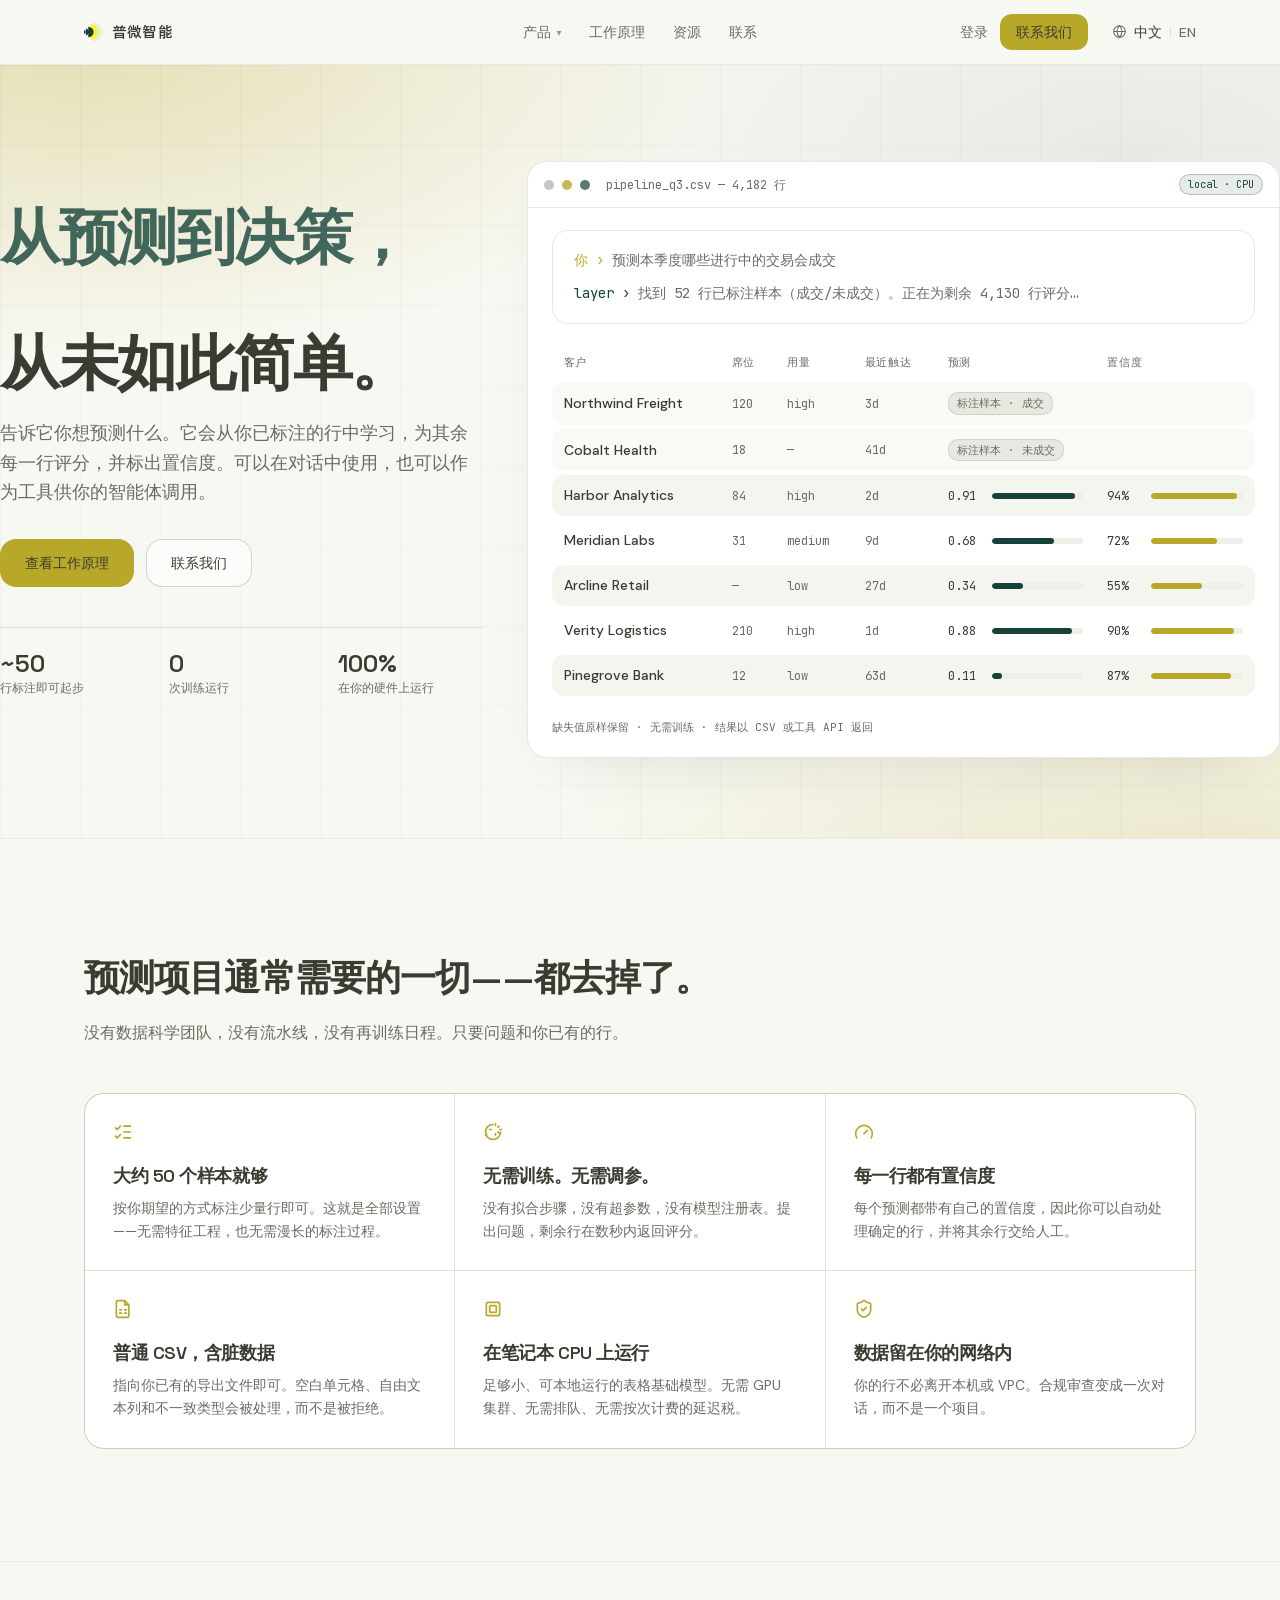
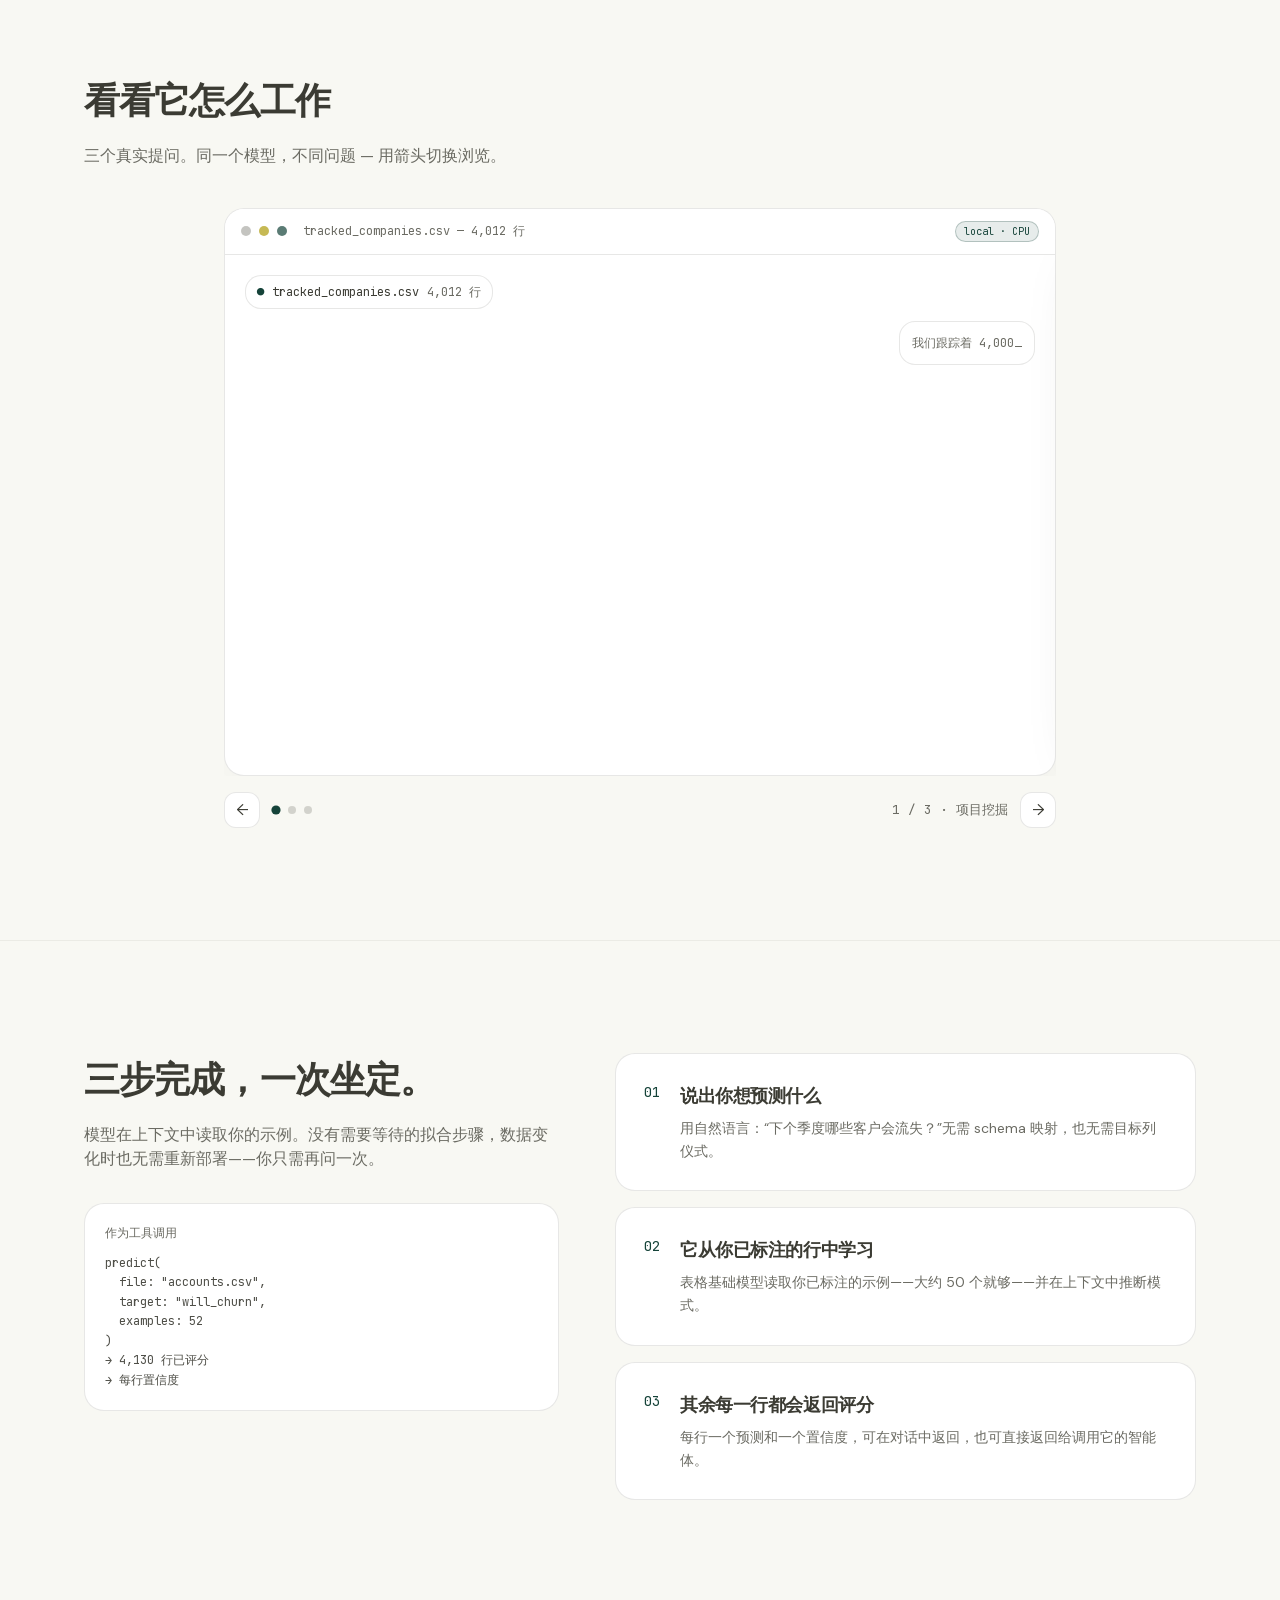
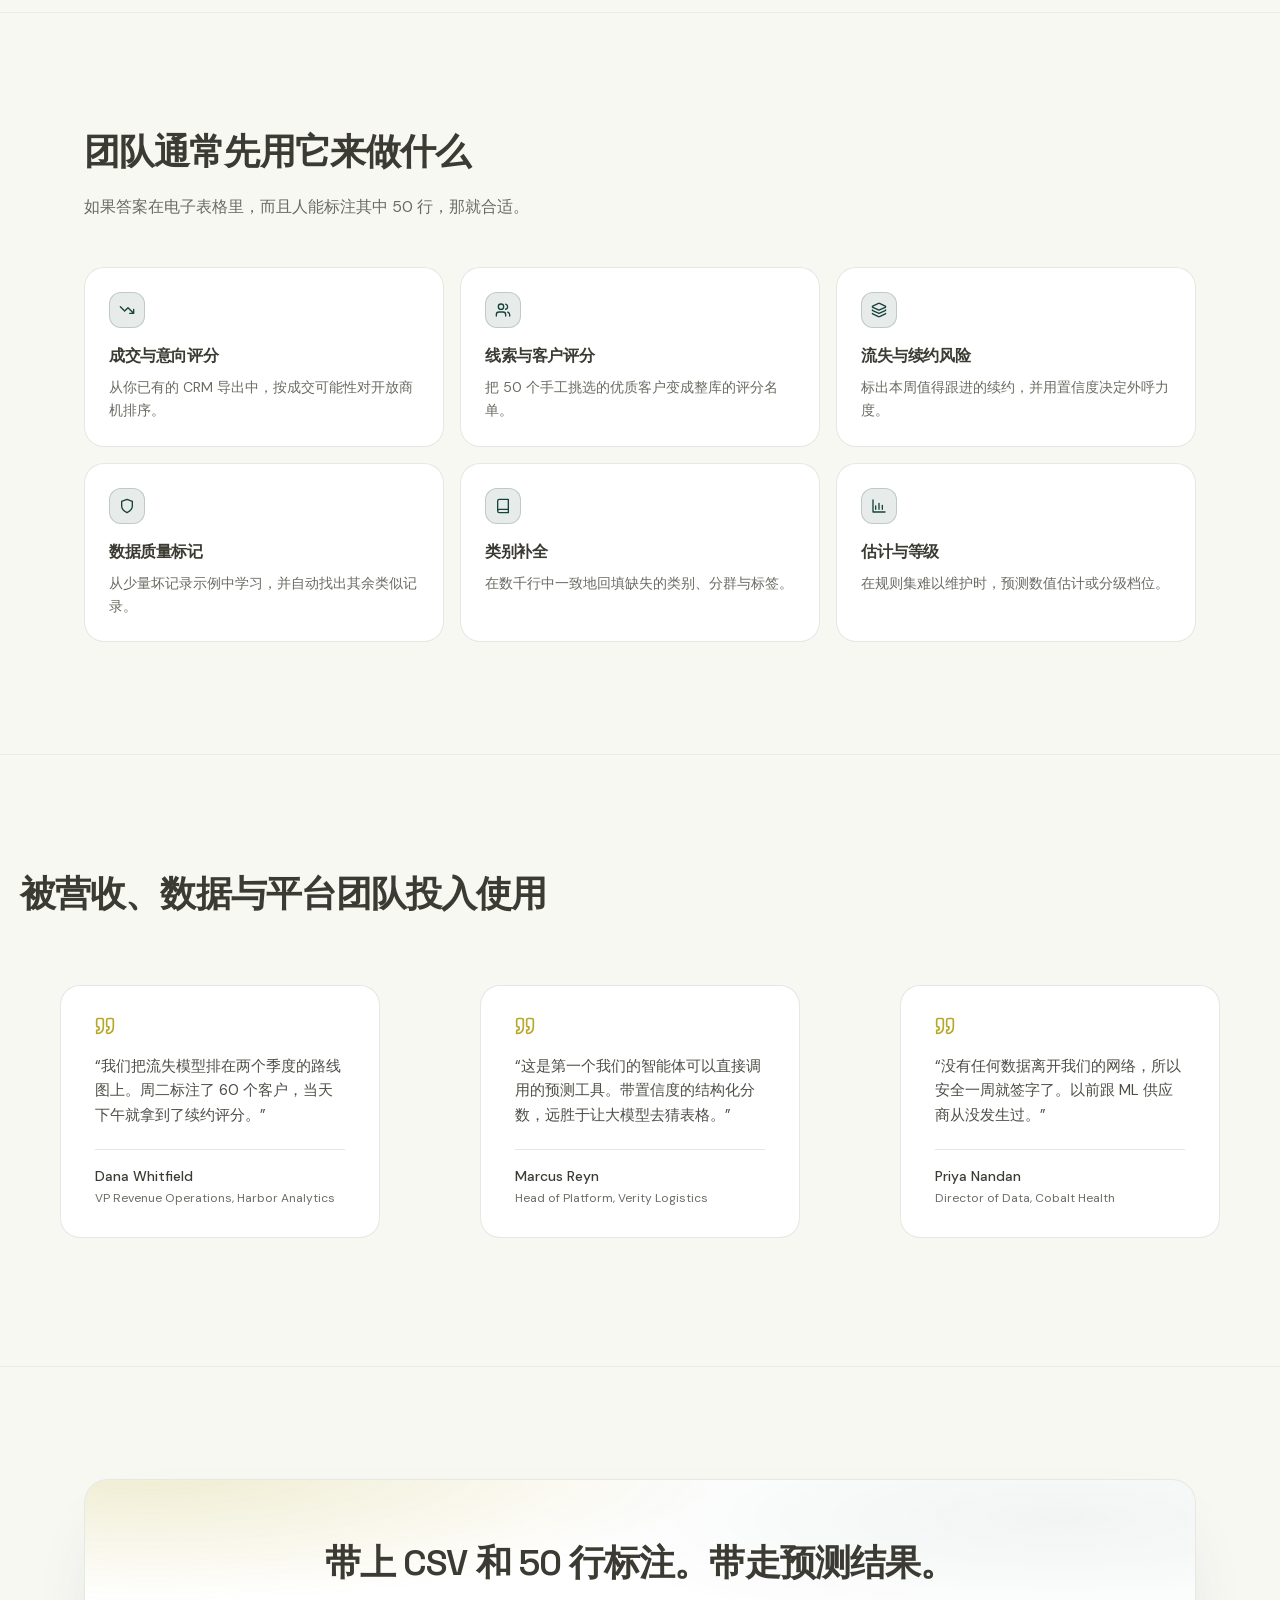
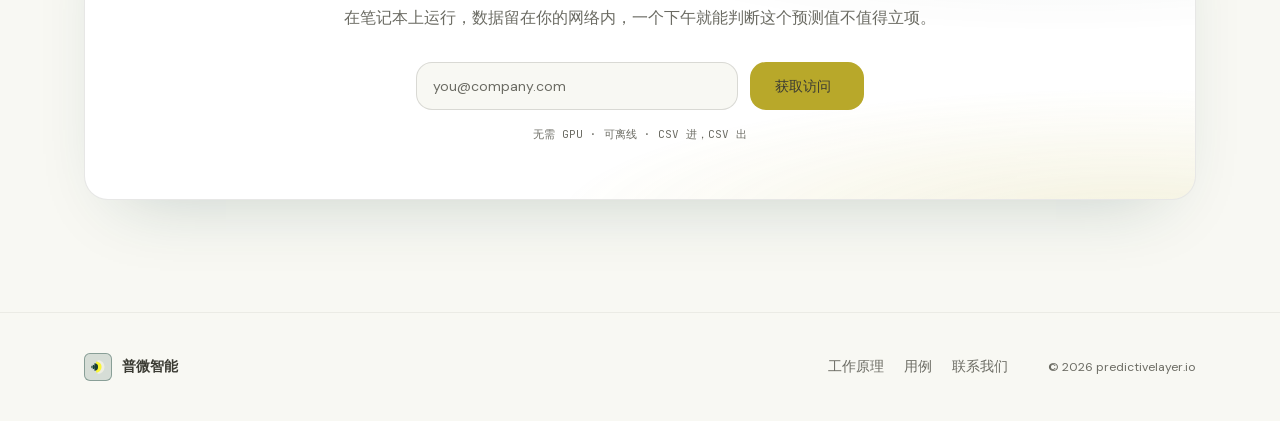
==== commit 62b40a7b: "Fix crammed spacing under hero CTA and on bare sections. Add a 3.5rem gap between the CTA row and th" ====
--- a/zh/index.html
+++ b/zh/index.html
@@ -6,7 +6,7 @@
 <title>predictivelayer.io — 从预测到决策，从未如此简单</title>
 <meta name="description" content="说出你想预测什么。它会从你的已标注样本中学习，为剩余的每一行评分，并标出置信度。可以在对话中使用，也可以作为工具供你的智能体调用。">
 <meta name="theme-color" content="#f8f8f3">
-<link rel="stylesheet" href="../styles.css?v=45">
+<link rel="stylesheet" href="../styles.css?v=46">
 <link rel="icon" href="/logo.svg" type="image/svg+xml">
 </head>
 <body>
--- a/styles.css
+++ b/styles.css
@@ -560,6 +560,18 @@
   position: relative;
   min-width: 0;
   width: 100%;
+}
+/* Space between the CTA row and the run window on stacked page heroes */
+.btn-row + .hero-visual { margin-top: 3.5rem; }
+
+/* Sections with no .rule class still keep the page's vertical rhythm */
+main > section:not(.hero):not(.rule):not(.tight) { padding: 5rem 0; }
+@media (min-width: 640px) {
+  main > section:not(.hero):not(.rule):not(.tight) { padding: 7rem 0; }
+}
+section.tight { padding: 2.5rem 0 4.5rem; }
+@media (min-width: 640px) {
+  section.tight { padding: 3rem 0 6rem; }
 }
 
 /* Static ScoreDemo panel (hero right) */
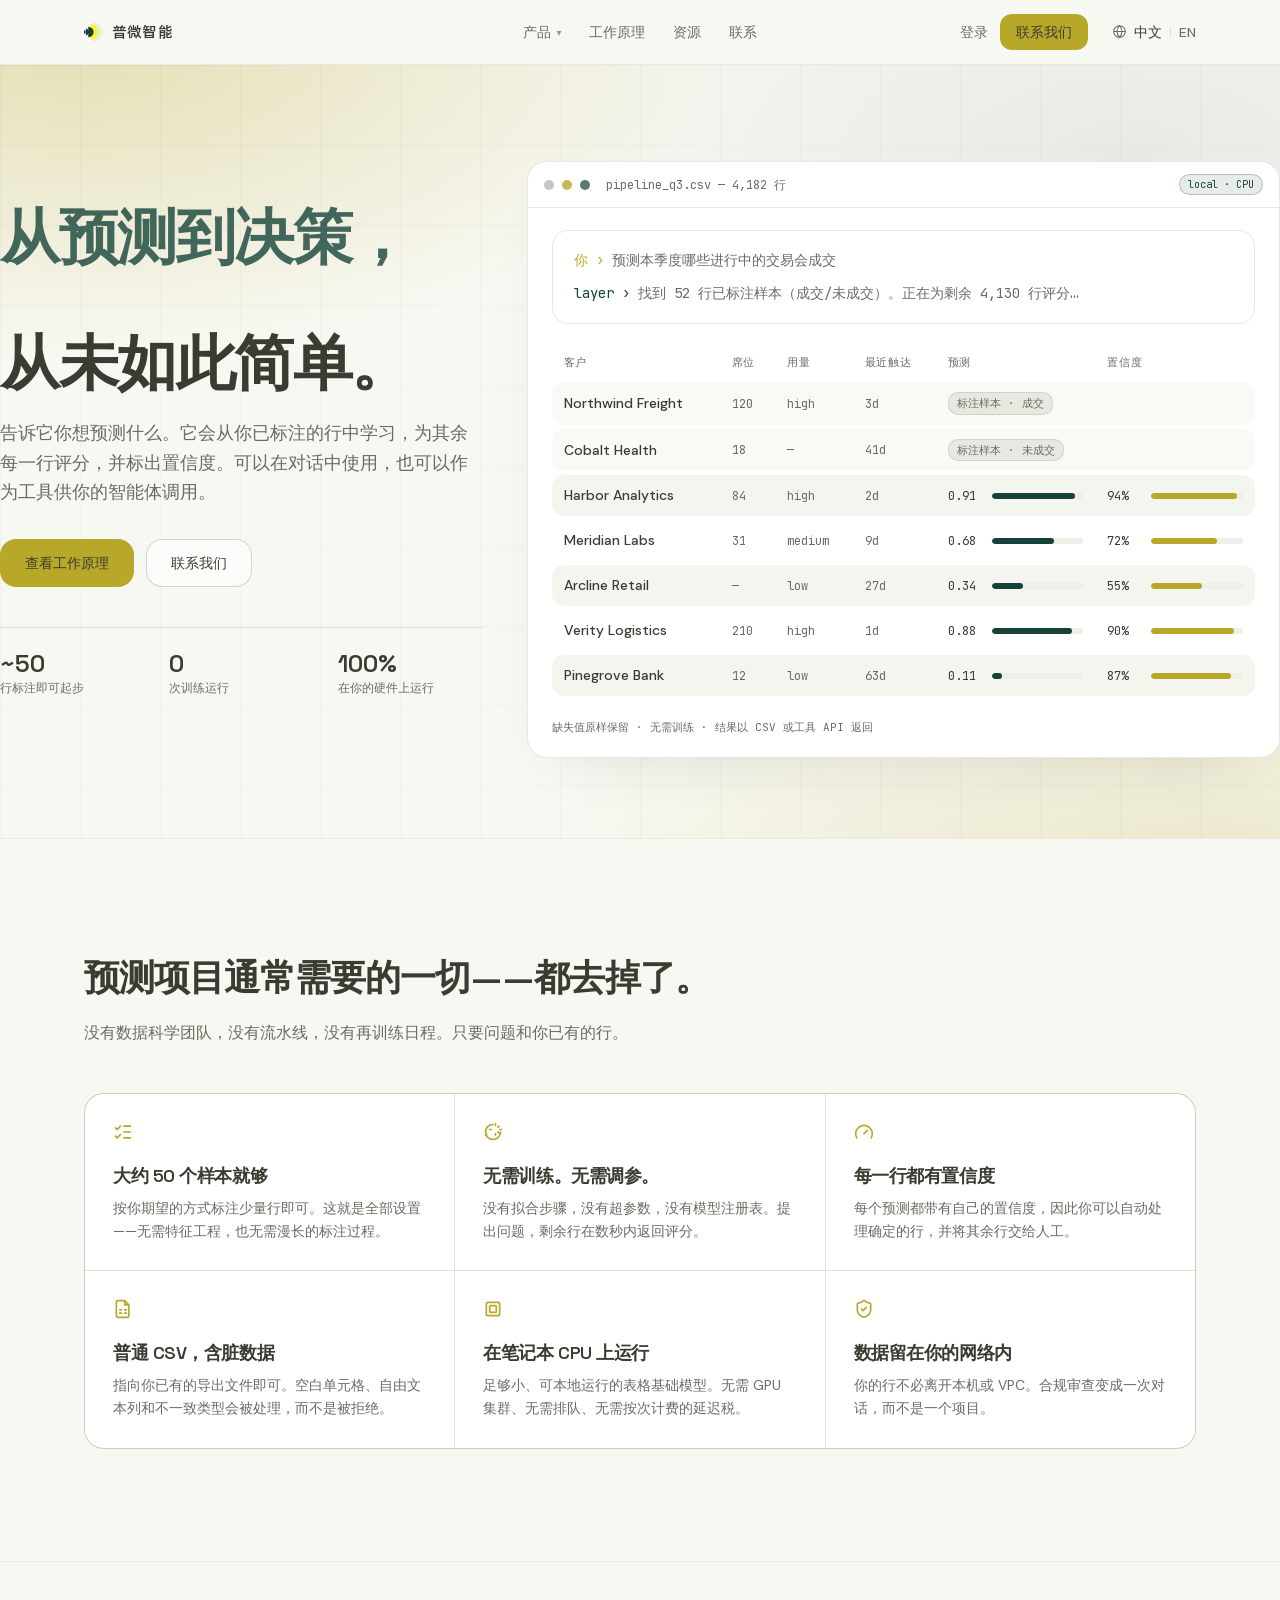
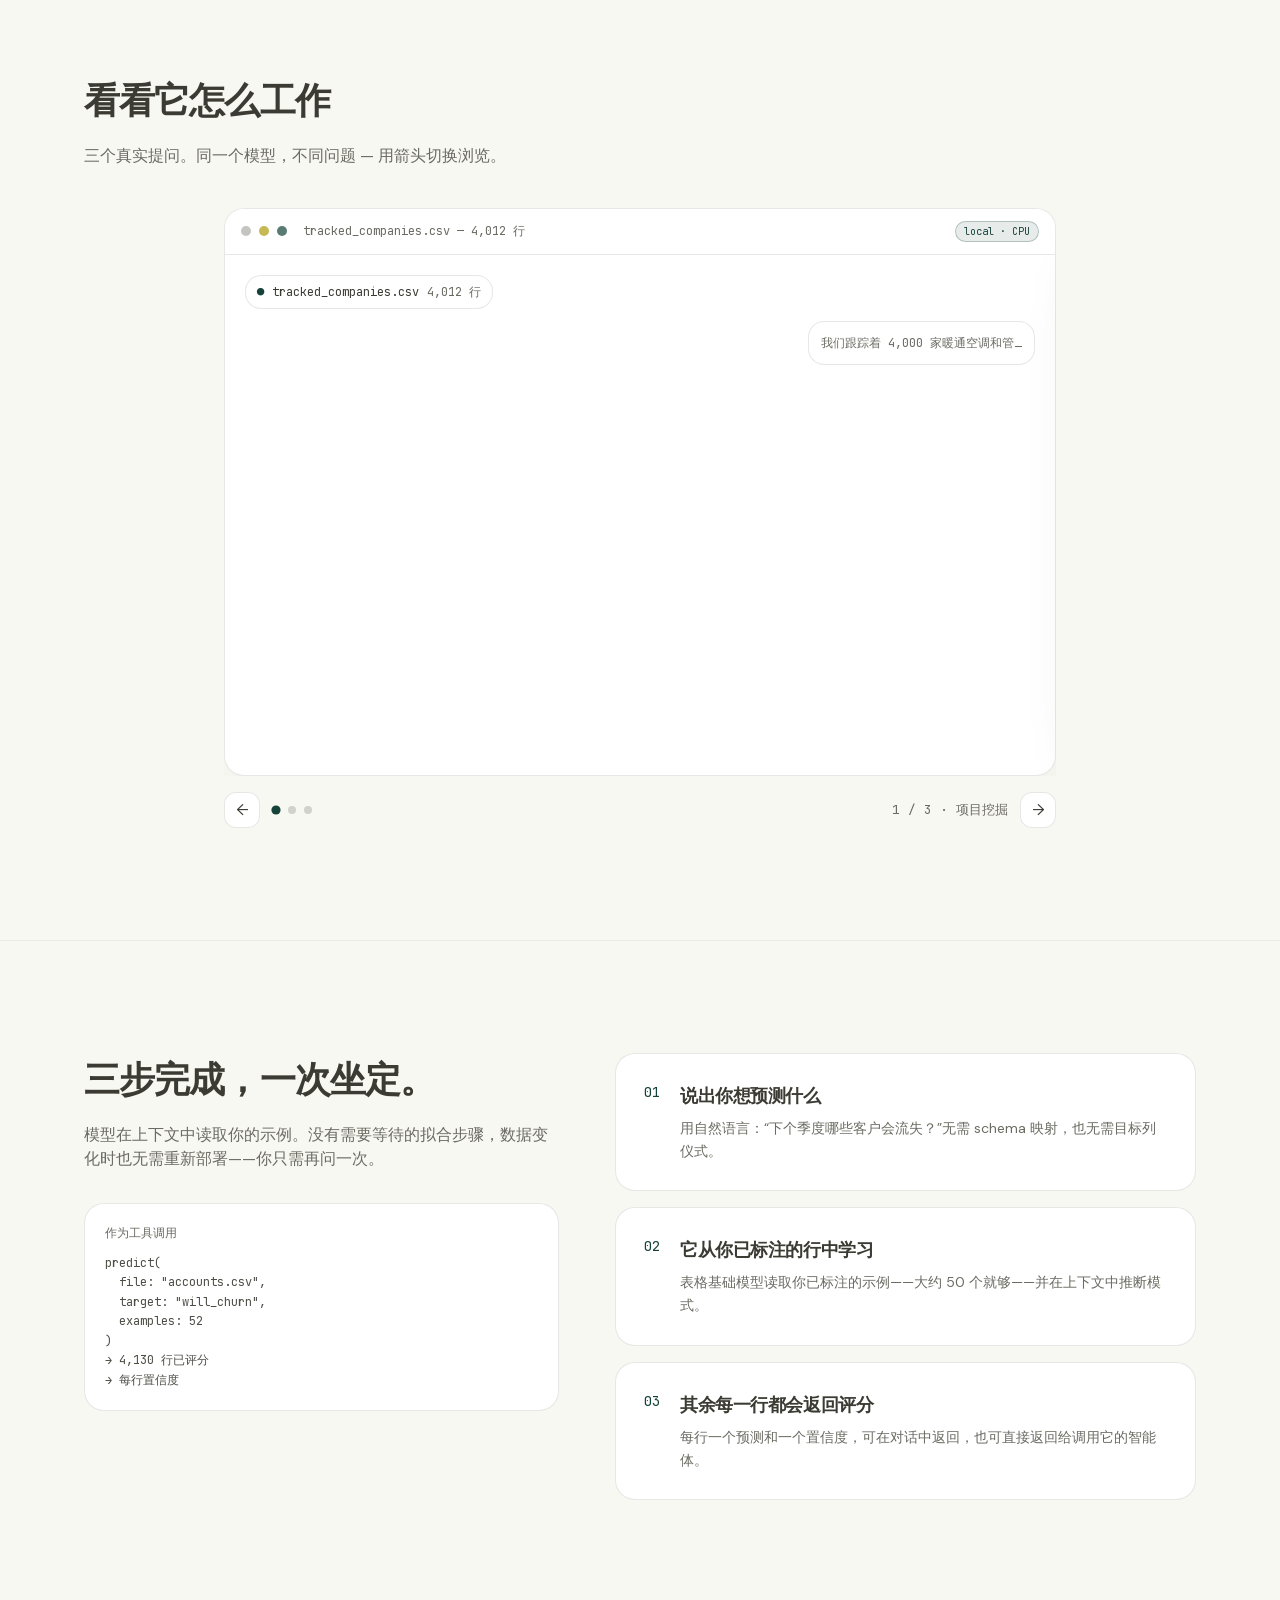
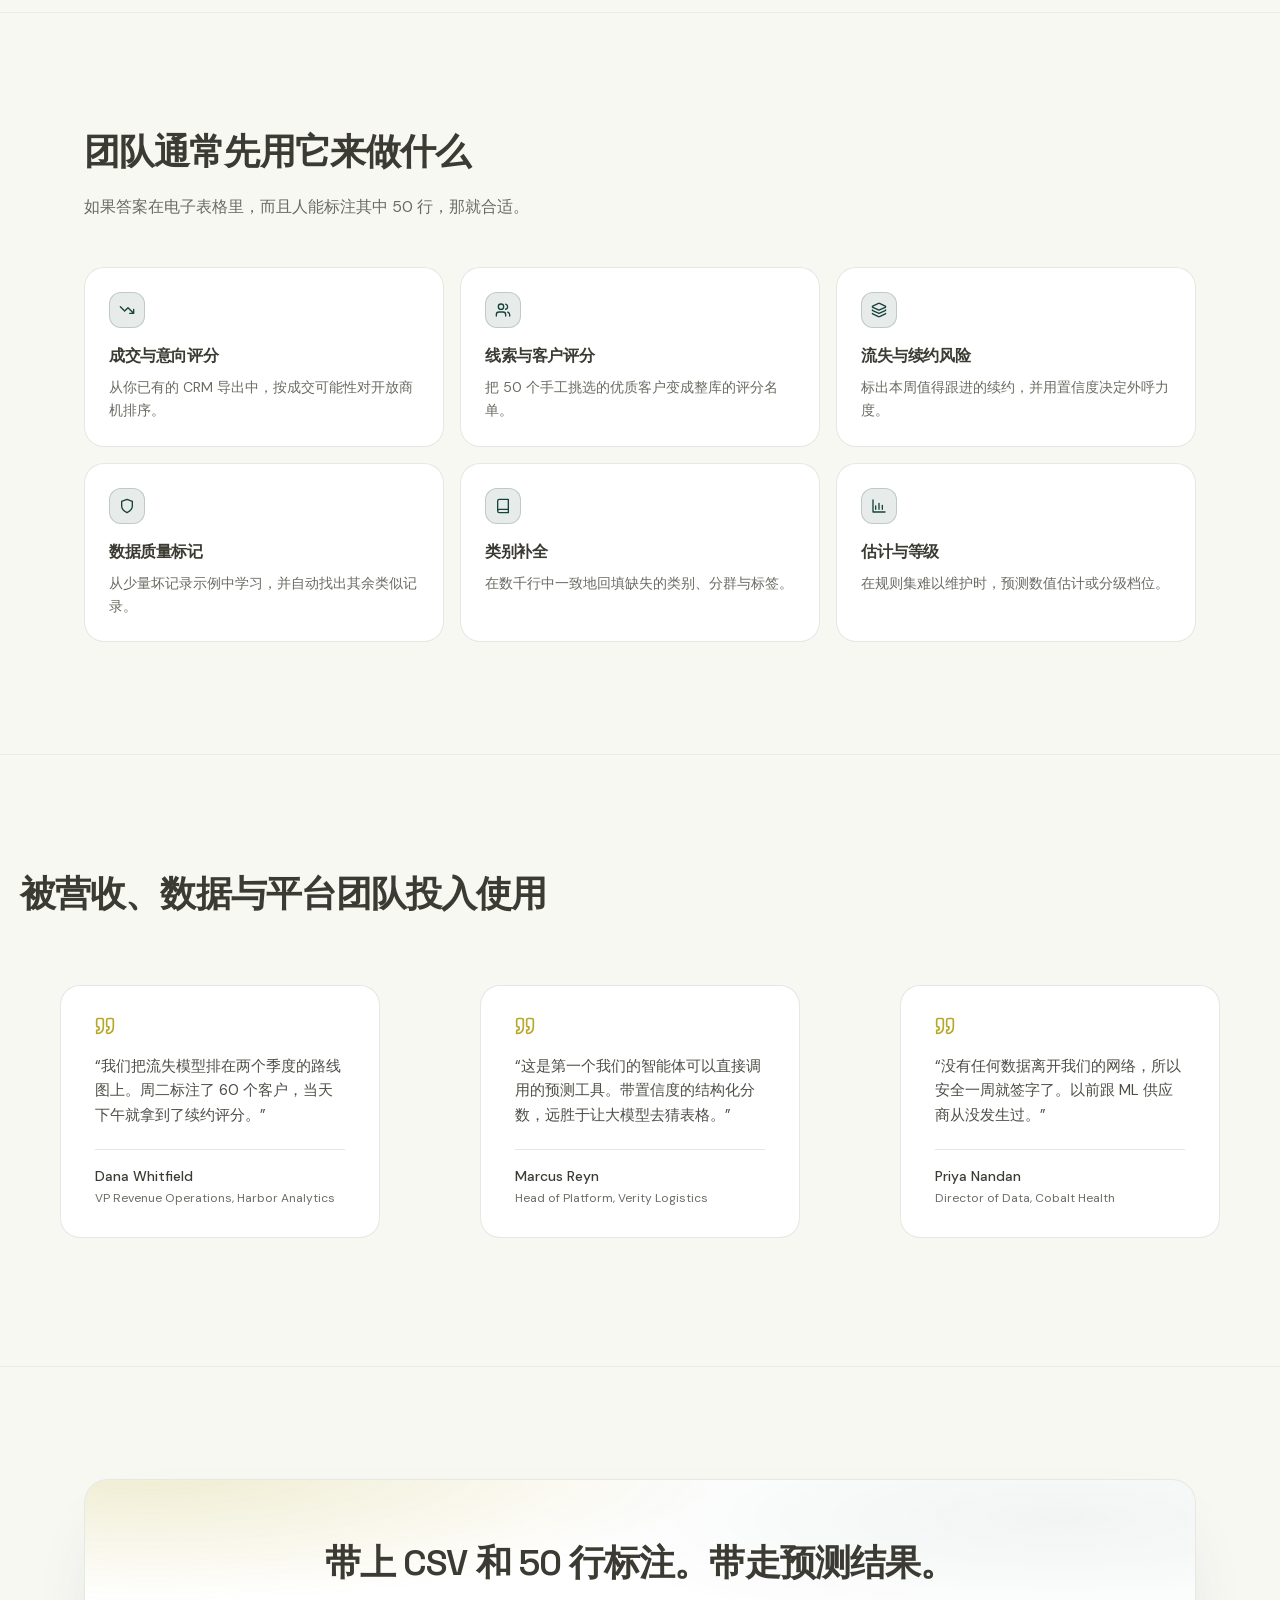
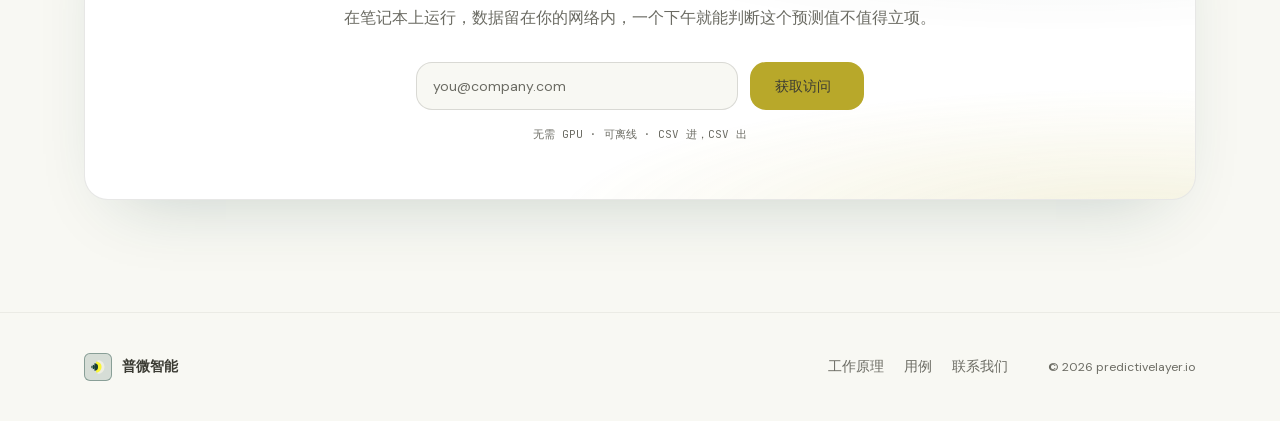
==== commit 3e4ab142: "Add Vibration analysis product page and nav entry. Ship /vibration_analysis with a Field badge in th" ====
--- a/zh/index.html
+++ b/zh/index.html
@@ -26,6 +26,11 @@
             <span class="menu-title">拖放预测 <span class="menu-tag soft">快速</span></span>
             <span class="menu-desc">已有数据和标签？上传两个 CSV 文件，即可拿到一个预测列。</span>
           </a>
+          <a class="menu-item" href="../vibration_analysis/">
+            <span class="menu-title">振动分析 <span class="menu-tag soft">现场</span></span>
+            <span class="menu-desc">描述汽轮发电机组振动症状。检索并核对现场案例与书中原文，给出建议检查项。</span>
+          </a>
+
         </div>
       </div>
       <a href="index.html#how">工作原理</a>
